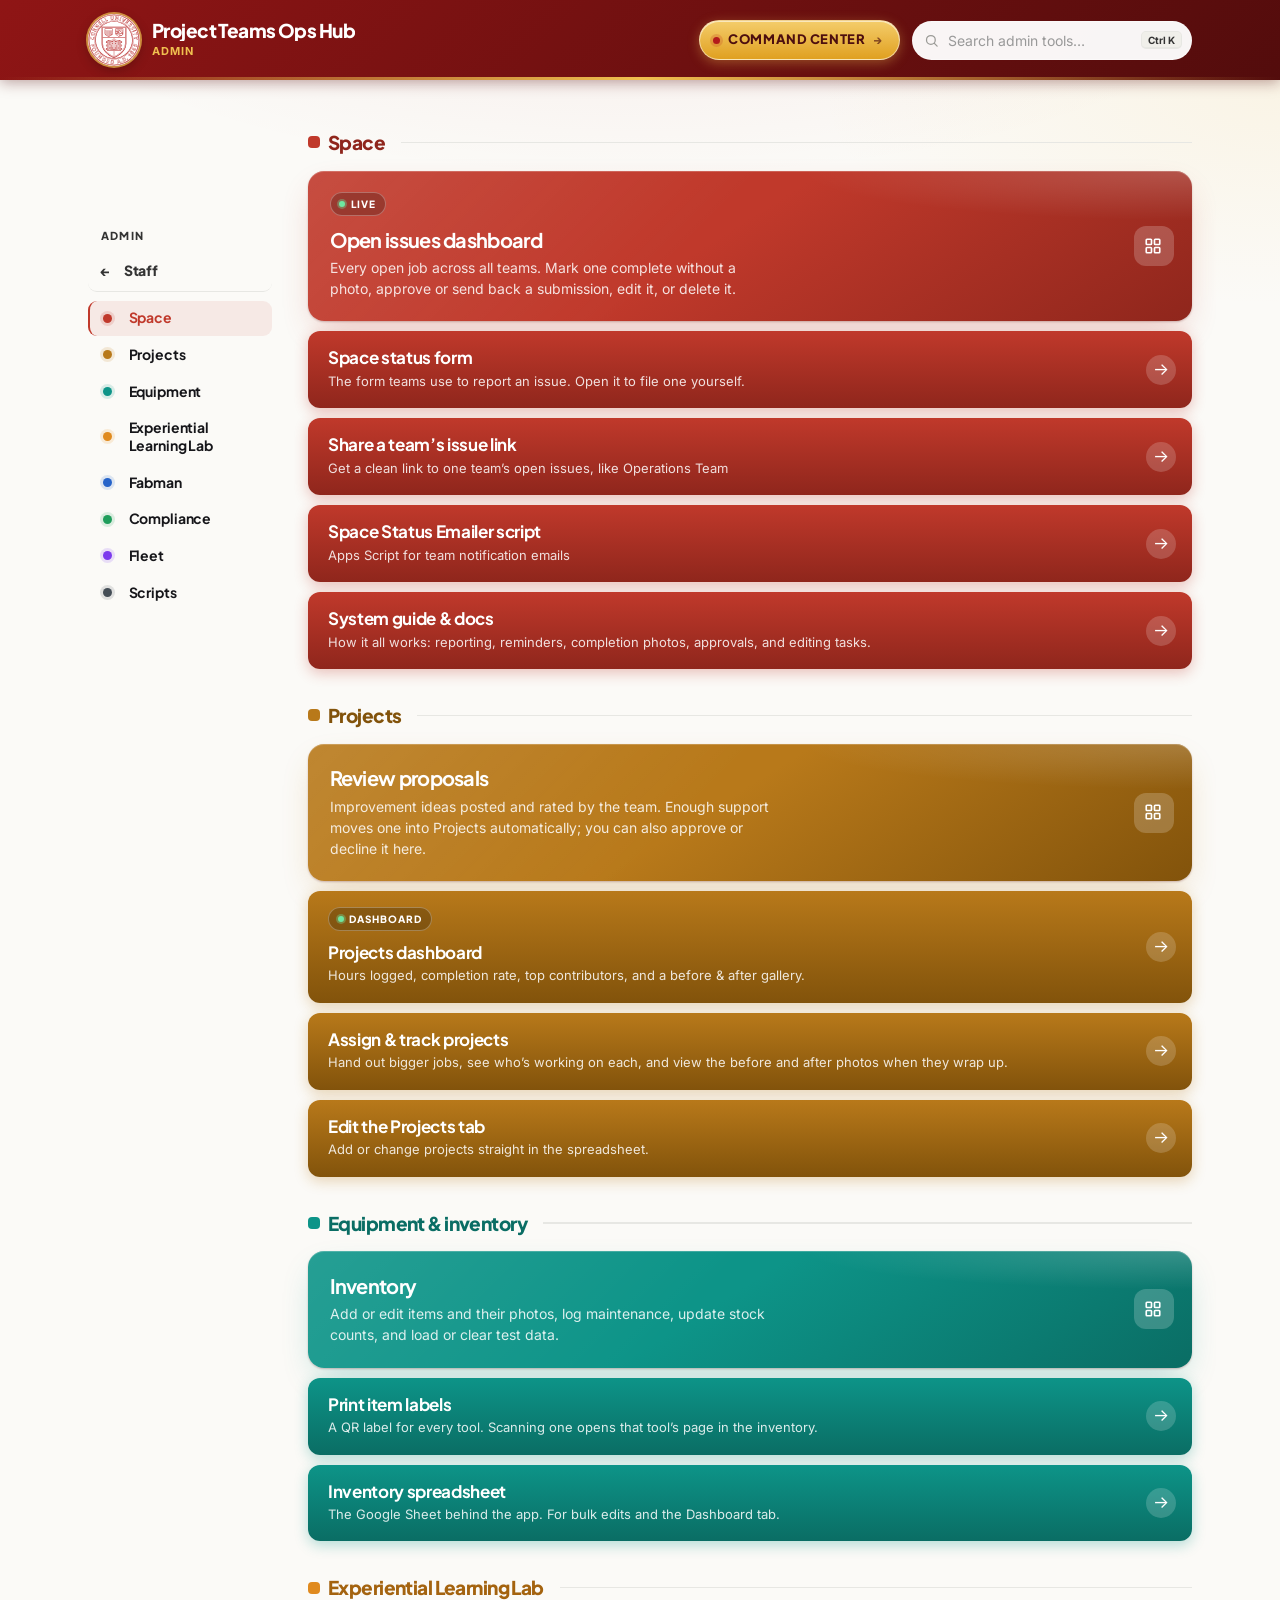
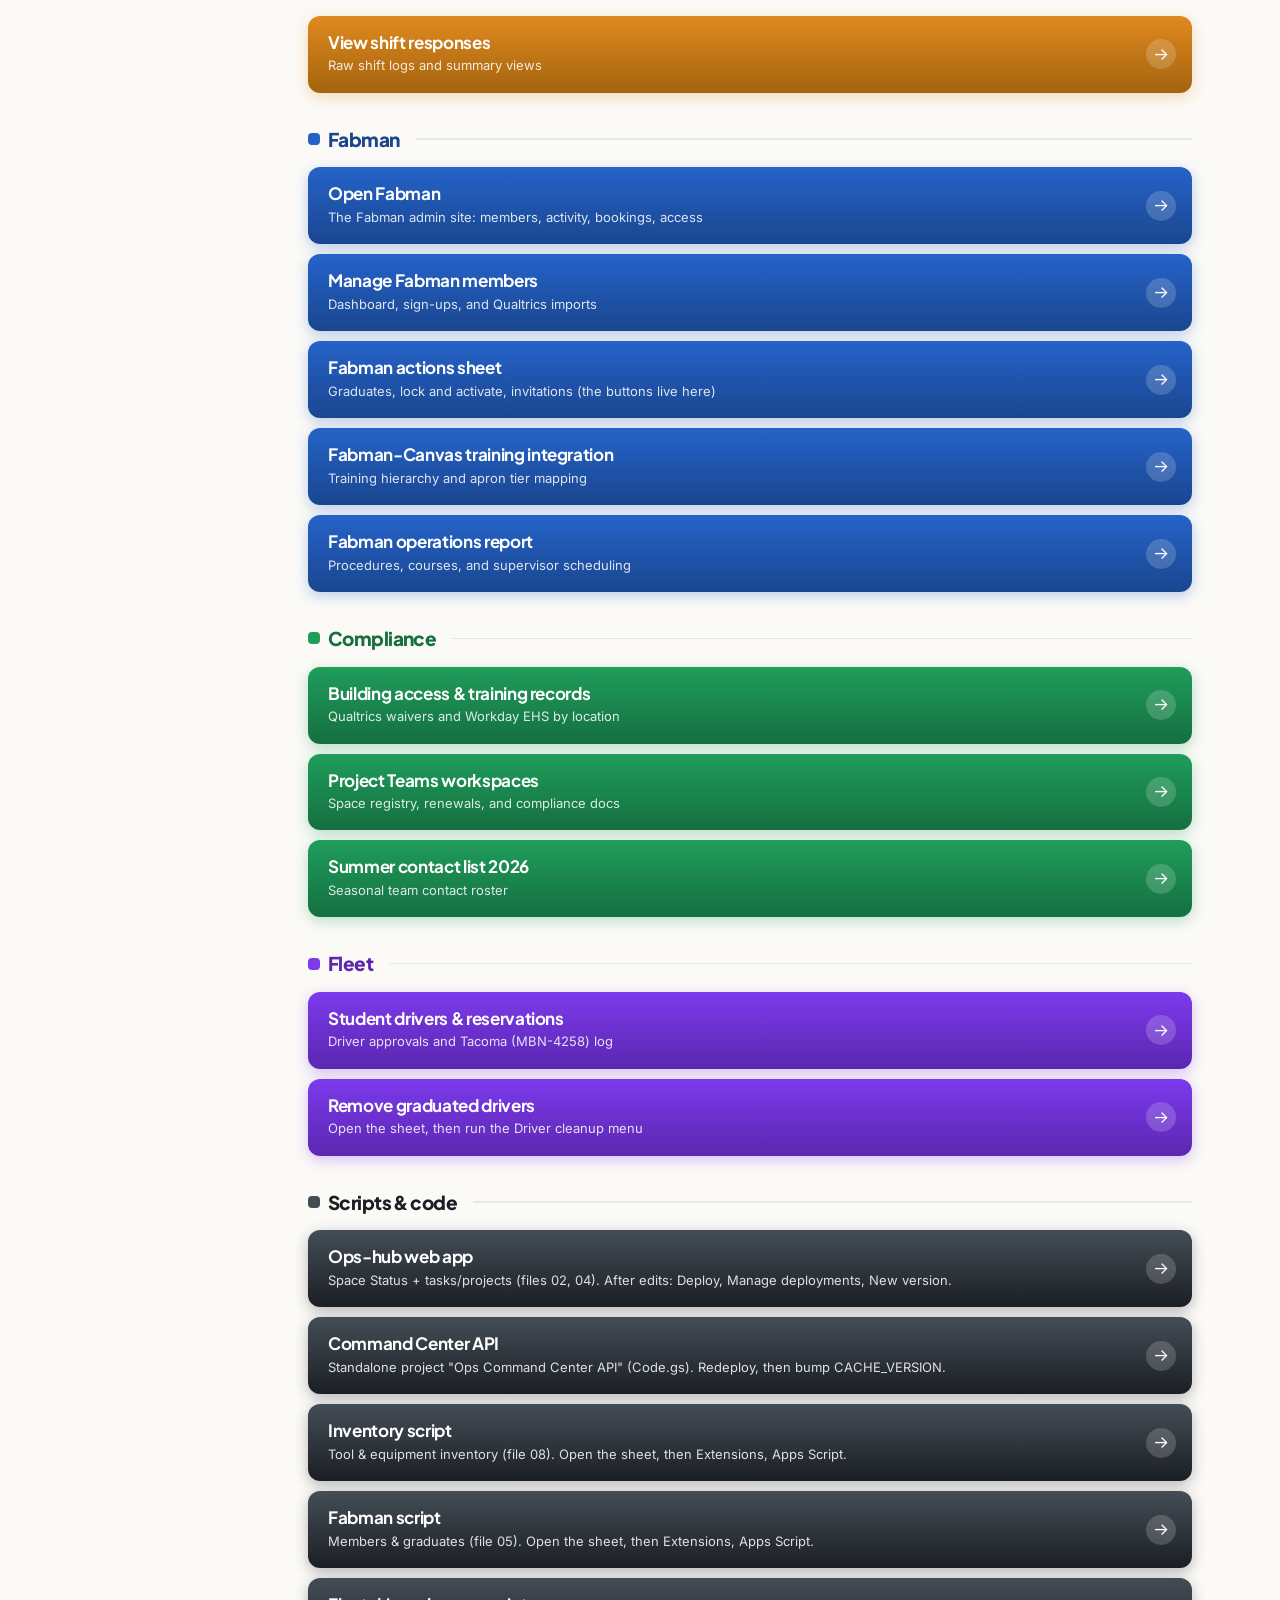
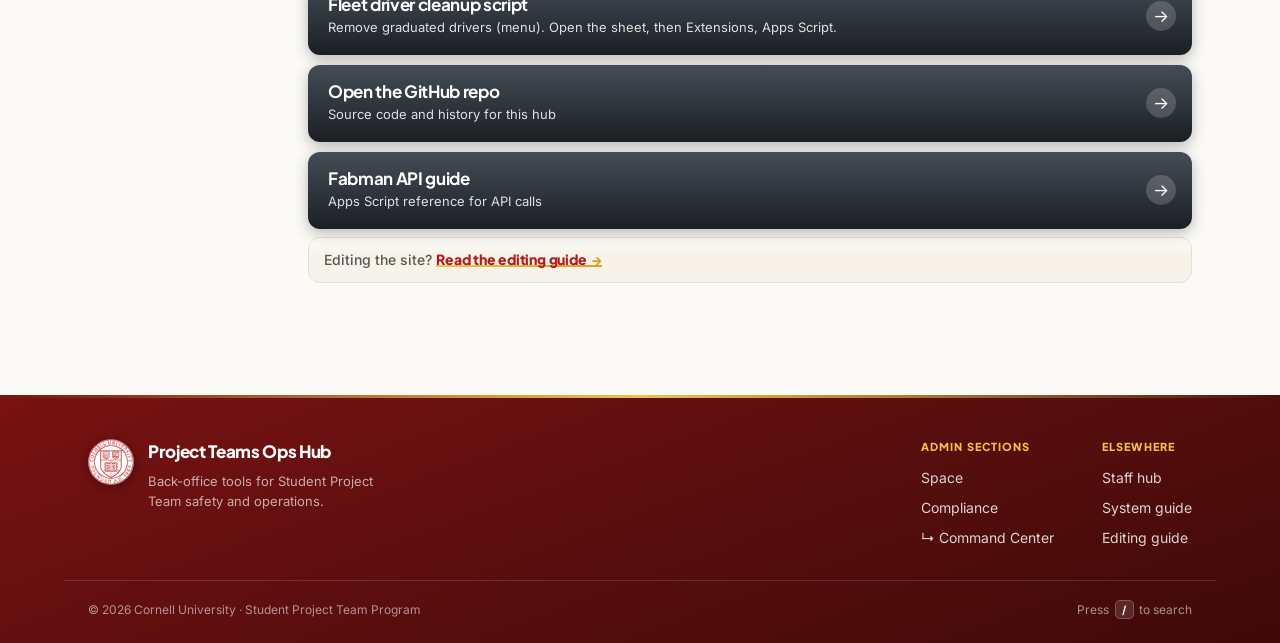
==== admin.html @ 723bba9e "updates to inventory" ====
<!DOCTYPE html>
<html lang="en">
<!--
  Admin: back-office tools for SPT staff. Reached only by a shared link,
  it is not surfaced in the staff-facing navigation on index.html.
  Shares styles.css and app.js with the rest of the hub.
-->
<head>
  <meta charset="UTF-8">
  <meta name="viewport" content="width=device-width, initial-scale=1.0">
  <title>Admin | Project Teams Ops Hub</title>
  <link rel="icon" href="assets/favicon.svg" type="image/svg+xml">
  <link rel="preconnect" href="https://fonts.googleapis.com">
  <link rel="preconnect" href="https://fonts.gstatic.com" crossorigin>
  <link rel="stylesheet" href="https://fonts.googleapis.com/css2?family=Inter:wght@400;500;600&family=Plus+Jakarta+Sans:wght@600;700;800&display=swap" media="print" onload="this.media='all';this.onload=null">
  <noscript><link rel="stylesheet" href="https://fonts.googleapis.com/css2?family=Inter:wght@400;500;600&family=Plus+Jakarta+Sans:wght@600;700;800&display=swap"></noscript>
  <link rel="stylesheet" href="styles.css">
</head>
<body>

<div class="app-shell">
  <header class="app-header">
    <div class="header-inner">
      <a href="index.html" class="logo">
        <img src="assets/cornell-seal.svg" alt="Cornell University" class="logo-seal">
        <div class="logo-text-block">
          <div class="logo-text">Project Teams Ops Hub</div>
          <div class="logo-sub">Admin</div>
        </div>
      </a>
      <div class="header-tools">
        <a class="cmd-link" href="command-center.html">
          <span class="cmd-dot" aria-hidden="true"></span>
          <span class="cmd-text">Command<span class="cmd-text-full"> Center</span></span>
          <span class="cmd-badge" id="cmd-badge" hidden></span>
          <span class="cmd-go" aria-hidden="true">&rarr;</span>
        </a>
        <div class="header-search" role="search">
          <div class="search-box">
            <svg class="search-icon" viewBox="0 0 24 24" fill="none" stroke="currentColor" stroke-width="2" stroke-linecap="round" stroke-linejoin="round" aria-hidden="true"><circle cx="11" cy="11" r="7"></circle><line x1="21" y1="21" x2="16.65" y2="16.65"></line></svg>
            <input type="search" class="search-input" id="search" placeholder="Search admin tools…" autocomplete="off" aria-label="Search admin tools">
            <button type="button" class="search-clear" id="search-clear" aria-label="Clear search" hidden>&#10005;</button>
            <kbd class="search-kbd" id="search-kbd">/</kbd>
          </div>
          <div class="search-meta" id="search-meta" hidden>
            <span class="search-count" id="search-count"></span>
            <span class="search-hint"><kbd>&uarr;</kbd><kbd>&darr;</kbd> navigate &middot; <kbd>&crarr;</kbd> open &middot; <kbd>esc</kbd> clear</span>
          </div>
        </div>
      </div>
    </div>
  </header>

  <main class="page-main">
    <h1 class="sr-only">Admin tools</h1>

    <section class="hub-zone is-active" id="admin">
      <div class="admin-layout" id="admin-layout">
        <aside class="admin-side">
          <span class="admin-side-label">Admin</span>
          <nav class="admin-nav" id="admin-nav" aria-label="Admin sections">
            <a href="index.html" class="admin-nav-back" aria-label="Back to staff page"><span class="back-arrow" aria-hidden="true">&larr;</span>Staff</a>
            <a href="#space-admin" style="--chip:#c0392b"><span class="dot"></span>Space</a>
            <a href="#projects-admin" style="--chip:#b8791a"><span class="dot"></span>Projects</a>
            <a href="#inventory" style="--chip:#0d9488"><span class="dot"></span>Equipment</a>
            <a href="#ell-admin" style="--chip:#e08a1e"><span class="dot"></span>Experiential Learning Lab</a>
            <a href="#access" style="--chip:#2563c9"><span class="dot"></span>Fabman</a>
            <a href="#compliance" style="--chip:#1f9d5b"><span class="dot"></span>Compliance</a>
            <a href="#fleet" style="--chip:#7c3aed"><span class="dot"></span>Fleet</a>
            <a href="#scripts" style="--chip:#444d56"><span class="dot"></span>Scripts</a>
          </nav>
        </aside>

      <div class="admin-list">
        <section class="category admin-block" id="space-admin" data-keywords="space status tracking pending actions emailer edit form automation open issues dashboard mark complete approve send back delete">
          <h3 class="admin-label">Space</h3>
          <div class="action-group">
            <button type="button" class="action action-dashboard" id="issues-open" data-keywords="open issues dashboard all teams filter mark complete approve send back delete edit tasks">
              <span class="action-badge">Live</span>
              <span class="action-title">Open issues dashboard</span>
              <span class="action-sub">Every open job across all teams. Mark one complete without a photo, approve or send back a submission, edit it, or delete it.</span>
            </button>
            <a class="action" href="https://forms.gle/6DHYsEPonVtdALps5" target="_blank" rel="noopener" data-keywords="space status report form submit issue file new google form">
              <span class="action-title">Space status form</span>
              <span class="action-sub">The form teams use to report an issue. Open it to file one yourself.</span>
            </a>
            <a class="action" href="team.html" data-keywords="share link team open issues operations team per-team shareable url copy">
              <span class="action-title">Share a team&rsquo;s issue link</span>
              <span class="action-sub">Get a clean link to one team&rsquo;s open issues, like Operations Team</span>
            </a>
            <a class="action" href="https://script.google.com/d/1DpKw0dXIQ5rH6_BQfIQnXpmTbTcPmfH3wq2Dzc6pJUA7lrmeFG7hh5P4/edit" target="_blank" rel="noopener" data-keywords="space status emailer script automation notification">
              <span class="action-title">Space Status Emailer script</span>
              <span class="action-sub">Apps Script for team notification emails</span>
            </a>
            <a class="action" href="docs.html" data-keywords="documentation docs guide how it works system code reference deploy troubleshooting help manual how to onboarding">
              <span class="action-title">System guide &amp; docs</span>
              <span class="action-sub">How it all works: reporting, reminders, completion photos, approvals, and editing tasks.</span>
            </a>
          </div>
        </section>

        <section class="category admin-block" id="projects-admin" data-keywords="projects assign create multi student before after photo in progress completed assignees tasks approve reject completion evidence confetti proposals improvement ideas vote rating impact effort quorum">
          <h3 class="admin-label">Projects</h3>
          <div class="action-group">
            <button type="button" class="action action-dashboard" id="proposals-open" data-new-until="2026-08-28" data-keywords="proposals improvement ideas vote rating impact effort approve decline quorum swarm scout provisional">
              <span class="action-badge action-badge--new" hidden>New</span>
              <span class="action-title">Review proposals</span>
              <span class="action-sub">Improvement ideas posted and rated by the team. Enough support moves one into Projects automatically; you can also approve or decline it here.</span>
            </button>
            <a class="action" data-module="projects-dash" href="#" target="_blank" rel="noopener" data-keywords="projects dashboard hours logged metrics stats completion rate contributors leaderboard before after gallery noah">
              <span class="action-badge">Dashboard</span>
              <span class="action-title">Projects dashboard</span>
              <span class="action-sub">Hours logged, completion rate, top contributors, and a before &amp; after gallery.</span>
            </a>
            <a class="action" data-module="projects" data-admin href="#" target="_blank" rel="noopener" data-keywords="assign create project multi student before after photo in progress completed">
              <span class="action-title">Assign &amp; track projects</span>
              <span class="action-sub">Hand out bigger jobs, see who&rsquo;s working on each, and view the before and after photos when they wrap up.</span>
            </a>
            <a class="action" href="https://docs.google.com/spreadsheets/d/1mZrlnA-GiVKB4_Um21aMH9jsSkf6TUJhauDWivnf7-I/edit" target="_blank" rel="noopener" data-keywords="projects tab spreadsheet raw data edit rows completion photo completed at">
              <span class="action-title">Edit the Projects tab</span>
              <span class="action-sub">Add or change projects straight in the spreadsheet.</span>
            </a>
          </div>
        </section>

        <section class="category admin-block" id="inventory" data-keywords="tool equipment inventory location condition repair maintenance consumables low stock qr labels sheet test data">
          <h3 class="admin-label">Equipment &amp; inventory</h3>
          <div class="action-group">
            <button type="button" class="action action-dashboard" id="inventory-open" data-inventory="app" data-keywords="inventory app add edit items photos maintenance stock counts test data">
              <span class="action-title">Inventory</span>
              <span class="action-sub">Add or edit items and their photos, log maintenance, update stock counts, and load or clear test data.</span>
            </button>
            <a class="action" data-inventory="labels" href="#" target="_blank" rel="noopener" data-keywords="qr labels print stickers scan tools">
              <span class="action-title">Print item labels</span>
              <span class="action-sub">A QR label for every tool. Scanning one opens that tool&rsquo;s page in the inventory.</span>
            </a>
            <a class="action" data-inventory="sheet" href="#" target="_blank" rel="noopener" data-keywords="spreadsheet backend google sheet data bulk edit dashboard tab">
              <span class="action-title">Inventory spreadsheet</span>
              <span class="action-sub">The Google Sheet behind the app. For bulk edits and the Dashboard tab.</span>
            </a>
          </div>
        </section>

        <section class="category admin-block" id="ell-admin" data-keywords="experiential learning lab ell shift responses data summary staffing">
          <h3 class="admin-label">Experiential Learning Lab</h3>
          <div class="action-group">
            <a class="action" href="https://docs.google.com/spreadsheets/d/1yazhxA8nwYWDRSdQEN6Cc3UKKnPn6PWF_b3zAe0KoQk/edit" target="_blank" rel="noopener" data-keywords="ell shift responses data summary pivot">
              <span class="action-title">View shift responses</span>
              <span class="action-sub">Raw shift logs and summary views</span>
            </a>
          </div>
        </section>

        <section class="category admin-block" id="access" data-keywords="fabman admin dashboard sign-up api members training qualtrics">
          <h3 class="admin-label">Fabman</h3>
          <div class="action-group">
            <a class="action" href="https://fabman.io/manage/2366" target="_blank" rel="noopener" data-keywords="fabman site open manage members activity bookings analytics access equipment">
              <span class="action-title">Open Fabman</span>
              <span class="action-sub">The Fabman admin site: members, activity, bookings, access</span>
            </a>
            <a class="action" href="https://docs.google.com/spreadsheets/d/1lDAA4z1YexkjaABSPuXJyEXfSxN2QAsKWVk88TQCRLI/edit" target="_blank" rel="noopener" data-keywords="fabman admin dashboard members">
              <span class="action-title">Manage Fabman members</span>
              <span class="action-sub">Dashboard, sign-ups, and Qualtrics imports</span>
            </a>
            <a class="action" href="https://docs.google.com/spreadsheets/d/1lDAA4z1YexkjaABSPuXJyEXfSxN2QAsKWVk88TQCRLI/edit" target="_blank" rel="noopener" data-keywords="fabman actions sheet graduates lock activate delete invitations buttons">
              <span class="action-title">Fabman actions sheet</span>
              <span class="action-sub">Graduates, lock and activate, invitations (the buttons live here)</span>
            </a>
            <a class="action" href="https://docs.google.com/document/d/1O-O-mpEGGtcD6QiLqjxw1y1rFtI7WzayoOroxpoxwfQ/edit" target="_blank" rel="noopener" data-keywords="fabman canvas training integration qualtrics apron">
              <span class="action-title">Fabman-Canvas training integration</span>
              <span class="action-sub">Training hierarchy and apron tier mapping</span>
            </a>
            <a class="action" href="https://docs.google.com/document/d/1nxQQiA-6W2hyB2ZZV71l9vbOelXYbMc70efr7XWPi8o/edit" target="_blank" rel="noopener" data-keywords="fabman su25 report dashboard training">
              <span class="action-title">Fabman operations report</span>
              <span class="action-sub">Procedures, courses, and supervisor scheduling</span>
            </a>
          </div>
        </section>

        <section class="category admin-block" id="compliance" data-keywords="master sheet building access workday learning qualtrics canvas waivers workspaces renewal">
          <h3 class="admin-label">Compliance</h3>
          <div class="action-group">
            <a class="action" href="https://docs.google.com/spreadsheets/d/1k97Ey5aNcm58zaviaXxKvJtTgL1yeSI_fvUkXZFEyM4/edit" target="_blank" rel="noopener" data-keywords="master sheet building access workday qualtrics canvas ell hvl waivers">
              <span class="action-title">Building access &amp; training records</span>
              <span class="action-sub">Qualtrics waivers and Workday EHS by location</span>
            </a>
            <a class="action" href="https://docs.google.com/spreadsheets/d/1cKd-5815CafamF2AQpwTIqATjdkD4HgM404vQvwTvuM/edit" target="_blank" rel="noopener" data-keywords="workspaces team spaces master list renewal survey upson tang ell">
              <span class="action-title">Project Teams workspaces</span>
              <span class="action-sub">Space registry, renewals, and compliance docs</span>
            </a>
            <a class="action" href="https://docs.google.com/spreadsheets/d/1UrI5mBI4rqY9NeElobhzdd1lWsAlBDeYa1LZPVWHNnE/edit" target="_blank" rel="noopener" data-keywords="summer contact list seasonal team contacts">
              <span class="action-title">Summer contact list 2026</span>
              <span class="action-sub">Seasonal team contact roster</span>
            </a>
          </div>
        </section>

        <section class="category admin-block" id="fleet" data-keywords="student drivers tacoma vehicle reservation approval fleet mbn-4258 remove graduated cleanup">
          <h3 class="admin-label">Fleet</h3>
          <div class="action-group">
            <a class="action" href="https://docs.google.com/spreadsheets/d/1KwJLTkdhrQ0jD7-75p6IuhYvh3Fq0B13KAXf2Pcvk_M/edit" target="_blank" rel="noopener" data-keywords="student drivers tacoma approval reservation log">
              <span class="action-title">Student drivers &amp; reservations</span>
              <span class="action-sub">Driver approvals and Tacoma (MBN-4258) log</span>
            </a>
            <a class="action" href="https://docs.google.com/spreadsheets/d/1KwJLTkdhrQ0jD7-75p6IuhYvh3Fq0B13KAXf2Pcvk_M/edit" target="_blank" rel="noopener" data-keywords="remove graduated drivers bulk cleanup access rows netid year script menu">
              <span class="action-title">Remove graduated drivers</span>
              <span class="action-sub">Open the sheet, then run the Driver cleanup menu</span>
            </a>
          </div>
        </section>

        <section class="category admin-block" id="scripts" data-keywords="scripts code apps script google gas editor deploy redeploy web app command center inventory fabman fleet cleanup github repo source editing guide api reference maintain develop update">
          <h3 class="admin-label">Scripts &amp; code</h3>
          <div class="action-group">
            <a class="action" href="https://script.google.com/home" target="_blank" rel="noopener" data-keywords="ops hub web app space status tasks projects dashboard files 02 04 exec deploy new version standalone">
              <span class="action-title">Ops-hub web app</span>
              <span class="action-sub">Space Status + tasks/projects (files 02, 04). After edits: Deploy, Manage deployments, New version.</span>
            </a>
            <a class="action" href="https://script.google.com/home" target="_blank" rel="noopener" data-keywords="command center api stats endpoint code.gs jsonp cache version standalone attention">
              <span class="action-title">Command Center API</span>
              <span class="action-sub">Standalone project "Ops Command Center API" (Code.gs). Redeploy, then bump CACHE_VERSION.</span>
            </a>
            <a class="action" data-inventory="script" href="#" target="_blank" rel="noopener" data-keywords="inventory equipment maintenance script 08 setup bound extensions apps script self-test">
              <span class="action-title">Inventory script</span>
              <span class="action-sub">Tool &amp; equipment inventory (file 08). Open the sheet, then Extensions, Apps Script.</span>
            </a>
            <a class="action" href="https://docs.google.com/spreadsheets/d/1lDAA4z1YexkjaABSPuXJyEXfSxN2QAsKWVk88TQCRLI/edit" target="_blank" rel="noopener" data-keywords="fabman members graduates lock delete script 05 bound extensions apps script actions">
              <span class="action-title">Fabman script</span>
              <span class="action-sub">Members &amp; graduates (file 05). Open the sheet, then Extensions, Apps Script.</span>
            </a>
            <a class="action" href="https://docs.google.com/spreadsheets/d/1KwJLTkdhrQ0jD7-75p6IuhYvh3Fq0B13KAXf2Pcvk_M/edit" target="_blank" rel="noopener" data-keywords="fleet driver cleanup remove graduated script bound extensions apps script menu">
              <span class="action-title">Fleet driver cleanup script</span>
              <span class="action-sub">Remove graduated drivers (menu). Open the sheet, then Extensions, Apps Script.</span>
            </a>
            <a class="action" href="https://github.com/cornellprojectteams/centralhub" target="_blank" rel="noopener" data-keywords="github repository repo source code centralhub website">
              <span class="action-title">Open the GitHub repo</span>
              <span class="action-sub">Source code and history for this hub</span>
            </a>
            <a class="action" href="https://docs.google.com/document/d/1wCMPnGjn5A07y06uOzXZRI2h7YL7LBqrwXQ8iKpD3Vw/edit" target="_blank" rel="noopener" data-keywords="fabman api guide apps script reference calls">
              <span class="action-title">Fabman API guide</span>
              <span class="action-sub">Apps Script reference for API calls</span>
            </a>
          </div>
          <p class="action-note" data-keywords="edit website guide codespaces copilot github commit push publish browser documentation">
            Editing the site? <a href="dev-guide.html">Read the editing guide</a>
          </p>
        </section>
      </div>
      </div>
    </section>

    <p class="no-results" id="no-results">No tools match your search.</p>
  </main>

  <div class="issues-panel" id="issues-panel" hidden data-embed-query="view=all&amp;admin=1">
    <div class="issues-panel-backdrop" id="issues-panel-backdrop" aria-hidden="true"></div>
    <div class="issues-panel-dialog" role="dialog" aria-modal="true" aria-labelledby="issues-panel-title">
      <div class="issues-panel-accent" aria-hidden="true"></div>
      <header class="issues-panel-head">
        <div class="issues-panel-brand">
          <img src="assets/cornell-seal.svg" alt="" class="issues-panel-seal" aria-hidden="true">
          <div>
            <p class="issues-panel-eyebrow">Space Status</p>
            <h2 class="issues-panel-title" id="issues-panel-title">Open issues</h2>
          </div>
        </div>
        <div class="issues-panel-actions">
          <a class="issues-panel-btn issues-panel-btn--secondary" id="issues-panel-ext" href="#" target="_blank" rel="noopener" aria-label="Open full page">
            <svg width="16" height="16" viewBox="0 0 24 24" fill="none" stroke="currentColor" stroke-width="2.2" stroke-linecap="round" stroke-linejoin="round" aria-hidden="true"><path d="M18 13v6a2 2 0 0 1-2 2H5a2 2 0 0 1-2-2V8a2 2 0 0 1 2-2h6"></path><polyline points="15 3 21 3 21 9"></polyline><line x1="10" y1="14" x2="21" y2="3"></line></svg>
            Full page
          </a>
          <button type="button" class="issues-panel-btn issues-panel-btn--close" id="issues-panel-close" aria-label="Close dashboard">
            <svg width="18" height="18" viewBox="0 0 24 24" fill="none" stroke="currentColor" stroke-width="2.2" stroke-linecap="round" aria-hidden="true"><line x1="18" y1="6" x2="6" y2="18"></line><line x1="6" y1="6" x2="18" y2="18"></line></svg>
          </button>
        </div>
      </header>
      <div class="issues-seg" id="issues-seg" role="tablist" aria-label="Space issues or projects">
        <button type="button" class="issues-seg-btn is-active" id="seg-tasks" role="tab" aria-selected="true">Space issues</button>
        <button type="button" class="issues-seg-btn" id="seg-projects" role="tab" aria-selected="false">Projects <span class="issues-seg-new" id="seg-projects-new" hidden>New</span></button>
      </div>
      <div class="issues-embed-body is-loading" id="issues-embed-body">
        <div class="issues-loading" id="issues-loading" role="status" aria-live="polite">
          <div class="issues-loading-mark" aria-hidden="true"></div>
          <p class="issues-loading-text" id="issues-loading-text">Connecting to Space Status…</p>
          <p class="issues-loading-hint" id="issues-loading-hint">Fetching open issues and photos from Google Sheets</p>
          <div class="issues-loading-cards" aria-hidden="true">
            <div class="issues-skeleton-card"></div>
            <div class="issues-skeleton-card"></div>
            <div class="issues-skeleton-card issues-skeleton-card--short"></div>
          </div>
        </div>
        <iframe id="issues-frame" class="issues-frame" title="Open space issues"></iframe>
      </div>
      <div class="issues-embed-body is-loading" id="projects-embed-body" hidden>
        <div class="issues-loading" role="status" aria-live="polite">
          <div class="issues-loading-mark" aria-hidden="true"></div>
          <p class="issues-loading-text">Loading projects…</p>
          <p class="issues-loading-hint">Assign, approve, and manage projects</p>
          <div class="issues-loading-cards" aria-hidden="true">
            <div class="issues-skeleton-card"></div>
            <div class="issues-skeleton-card issues-skeleton-card--short"></div>
          </div>
        </div>
        <iframe id="projects-frame" class="issues-frame" title="Projects"></iframe>
      </div>
      <p class="issues-fallback" id="issues-fallback" hidden>
        The dashboard could not load here.
        <a class="issues-panel-btn issues-panel-btn--primary issues-panel-btn--inline" id="issues-fallback-link" href="#" target="_blank" rel="noopener">Open in a new tab</a>
      </p>
    </div>
  </div>

  <div class="issues-panel" id="proposals-panel" hidden>
    <div class="issues-panel-backdrop" data-panel-backdrop aria-hidden="true"></div>
    <div class="issues-panel-dialog" role="dialog" aria-modal="true" aria-labelledby="proposals-panel-title">
      <div class="issues-panel-accent" aria-hidden="true"></div>
      <header class="issues-panel-head">
        <div class="issues-panel-brand">
          <img src="assets/cornell-seal.svg" alt="" class="issues-panel-seal" aria-hidden="true">
          <div>
            <p class="issues-panel-eyebrow">Projects</p>
            <h2 class="issues-panel-title" id="proposals-panel-title">Review proposals</h2>
          </div>
        </div>
        <div class="issues-panel-actions">
          <a class="issues-panel-btn issues-panel-btn--secondary" data-panel-ext href="#" target="_blank" rel="noopener" aria-label="Open full page">
            <svg width="16" height="16" viewBox="0 0 24 24" fill="none" stroke="currentColor" stroke-width="2.2" stroke-linecap="round" stroke-linejoin="round" aria-hidden="true"><path d="M18 13v6a2 2 0 0 1-2 2H5a2 2 0 0 1-2-2V8a2 2 0 0 1 2-2h6"></path><polyline points="15 3 21 3 21 9"></polyline><line x1="10" y1="14" x2="21" y2="3"></line></svg>
            Open full page
          </a>
          <button type="button" class="issues-panel-btn issues-panel-btn--close" data-panel-close aria-label="Close proposals">
            <svg width="18" height="18" viewBox="0 0 24 24" fill="none" stroke="currentColor" stroke-width="2.2" stroke-linecap="round" aria-hidden="true"><line x1="18" y1="6" x2="6" y2="18"></line><line x1="6" y1="6" x2="18" y2="18"></line></svg>
          </button>
        </div>
      </header>
      <div class="issues-embed-body is-loading" data-panel-body>
        <div class="issues-loading" role="status" aria-live="polite">
          <div class="issues-loading-mark" aria-hidden="true"></div>
          <p class="issues-loading-text">Opening the proposal board…</p>
          <p class="issues-loading-hint">Fetching ideas and their ratings</p>
          <div class="issues-loading-cards" aria-hidden="true">
            <div class="issues-skeleton-card"></div>
            <div class="issues-skeleton-card"></div>
            <div class="issues-skeleton-card issues-skeleton-card--short"></div>
          </div>
        </div>
        <iframe data-panel-frame class="issues-frame" title="Review proposals"></iframe>
      </div>
      <p class="issues-fallback" data-panel-fallback hidden>
        Could not load the proposals here.
        <a class="issues-panel-btn issues-panel-btn--primary issues-panel-btn--inline" data-panel-fallback-link href="#" target="_blank" rel="noopener">Open in a new tab</a>
      </p>
    </div>
  </div>

  <div class="issues-panel" id="inventory-panel" hidden>
    <div class="issues-panel-backdrop" data-panel-backdrop aria-hidden="true"></div>
    <div class="issues-panel-dialog" role="dialog" aria-modal="true" aria-labelledby="inventory-panel-title">
      <div class="issues-panel-accent" aria-hidden="true"></div>
      <header class="issues-panel-head">
        <div class="issues-panel-brand">
          <img src="assets/cornell-seal.svg" alt="" class="issues-panel-seal" aria-hidden="true">
          <div>
            <p class="issues-panel-eyebrow">Equipment</p>
            <h2 class="issues-panel-title" id="inventory-panel-title">Inventory</h2>
          </div>
        </div>
        <div class="issues-panel-actions">
          <a class="issues-panel-btn issues-panel-btn--secondary" data-panel-ext href="#" target="_blank" rel="noopener" aria-label="Open full page">
            <svg width="16" height="16" viewBox="0 0 24 24" fill="none" stroke="currentColor" stroke-width="2.2" stroke-linecap="round" stroke-linejoin="round" aria-hidden="true"><path d="M18 13v6a2 2 0 0 1-2 2H5a2 2 0 0 1-2-2V8a2 2 0 0 1 2-2h6"></path><polyline points="15 3 21 3 21 9"></polyline><line x1="10" y1="14" x2="21" y2="3"></line></svg>
            Open full page
          </a>
          <button type="button" class="issues-panel-btn issues-panel-btn--close" data-panel-close aria-label="Close inventory">
            <svg width="18" height="18" viewBox="0 0 24 24" fill="none" stroke="currentColor" stroke-width="2.2" stroke-linecap="round" aria-hidden="true"><line x1="18" y1="6" x2="6" y2="18"></line><line x1="6" y1="6" x2="18" y2="18"></line></svg>
          </button>
        </div>
      </header>
      <div class="issues-embed-body is-loading" data-panel-body>
        <div class="issues-loading" role="status" aria-live="polite">
          <div class="issues-loading-mark" aria-hidden="true"></div>
          <p class="issues-loading-text">Opening the inventory…</p>
          <p class="issues-loading-hint">Fetching tools and where they live</p>
          <div class="issues-loading-cards" aria-hidden="true">
            <div class="issues-skeleton-card"></div>
            <div class="issues-skeleton-card"></div>
            <div class="issues-skeleton-card issues-skeleton-card--short"></div>
          </div>
        </div>
        <iframe data-panel-frame class="issues-frame" title="Inventory"></iframe>
      </div>
      <p class="issues-fallback" data-panel-fallback hidden>
        Could not load the inventory here.
        <a class="issues-panel-btn issues-panel-btn--primary issues-panel-btn--inline" data-panel-fallback-link href="#" target="_blank" rel="noopener">Open in a new tab</a>
      </p>
    </div>
  </div>

  <footer class="app-footer">
    <div class="footer-inner">
      <div class="footer-brand">
        <img src="assets/cornell-seal.svg" alt="" class="footer-seal" aria-hidden="true">
        <div>
          <div class="footer-title">Project Teams Ops Hub</div>
          <p class="footer-tagline">Back-office tools for Student Project Team safety and operations.</p>
        </div>
      </div>

      <nav class="footer-nav" aria-label="Footer">
        <div class="footer-col">
          <h4>Admin sections</h4>
          <a href="#space-admin">Space</a>
          <a href="#compliance">Compliance</a>
          <a href="command-center.html">&#8627; Command Center</a>
        </div>
        <div class="footer-col">
          <h4>Elsewhere</h4>
          <a href="index.html">Staff hub</a>
          <a href="docs.html">System guide</a>
          <a href="dev-guide.html">Editing guide</a>
        </div>
      </nav>
    </div>

    <div class="footer-bottom">
      <span>&copy; 2026 Cornell University &middot; Student Project Team Program</span>
      <span class="footer-press">Press <kbd>/</kbd> to search</span>
    </div>
  </footer>
</div>

<script src="config.js"></script>
<script src="app.js"></script>
</body>
</html>
---- styles.css ----
:root {
  --red: #b31b1b;
  --red-bright: #d62b2b;
  --red-dark: #8f1515;
  --gold: #f0c050;
  --gold-deep: #e0a020;
  --text: #16161a;
  --sub: #333;
  --line: #e7e7e3;
  --bg: #fbfaf7;
  --surface: #fff;
  --font: 'Inter', system-ui, -apple-system, sans-serif;
  --font-display: 'Plus Jakarta Sans', var(--font);
  --header-h: 80px;
  --page-max: 48rem;
  --content-max: 72rem;
  --radius: 12px;
  --radius-lg: 16px;
  --shadow-sm: 0 1px 3px rgba(20, 20, 30, 0.08);
  --shadow-md: 0 6px 18px rgba(20, 20, 30, 0.1);
}

*, *::before, *::after { box-sizing: border-box; margin: 0; padding: 0; }

/* Visually hidden, still announced by screen readers. */
.sr-only {
  position: absolute;
  width: 1px;
  height: 1px;
  padding: 0;
  margin: -1px;
  overflow: hidden;
  clip: rect(0, 0, 0, 0);
  white-space: nowrap;
  border: 0;
}

html { -webkit-font-smoothing: antialiased; text-rendering: optimizeLegibility; }

body {
  font-family: var(--font);
  font-size: 16px;
  line-height: 1.5;
  color: var(--text);
  background: var(--bg);
  background-image:
    radial-gradient(ellipse 90% 50% at 50% -10%, rgba(179, 27, 27, 0.08), transparent 60%),
    radial-gradient(ellipse 60% 40% at 100% 10%, rgba(240, 192, 80, 0.1), transparent 60%);
  background-attachment: fixed;
}

.app-shell { min-height: 100vh; display: flex; flex-direction: column; }

/* Header / masthead */

.app-header {
  position: sticky;
  top: 0;
  z-index: 40;
  height: var(--header-h);
  background: linear-gradient(135deg, #8f1515 0%, #6e1010 55%, #530c0c 100%);
  box-shadow: 0 2px 14px rgba(83, 12, 12, 0.4);
}

.app-header::after {
  content: '';
  position: absolute;
  left: 0; right: 0; bottom: 0;
  height: 3px;
  background: linear-gradient(90deg, rgba(240, 192, 80, 0) 0%, var(--gold) 50%, rgba(240, 192, 80, 0) 100%);
}

.header-inner {
  max-width: var(--content-max);
  width: 100%;
  height: 100%;
  margin: 0 auto;
  padding: 0 1.5rem;
  display: flex;
  align-items: center;
  justify-content: space-between;
  gap: 1rem;
}

.logo { display: flex; align-items: center; gap: .75rem; text-decoration: none; color: #fff; min-width: 0; }
.logo-seal {
  width: 52px;
  height: 52px;
  flex-shrink: 0;
  border-radius: 50%;
  background: #fff;
  box-shadow: 0 0 0 2px rgba(240, 192, 80, 0.7), 0 4px 12px rgba(0, 0, 0, 0.25);
}
.logo-text { font-family: var(--font-display); font-size: 1.1875rem; font-weight: 800; letter-spacing: -0.03em; line-height: 1.1; color: #fff; }
.logo-sub { font-size: .6875rem; font-weight: 700; text-transform: uppercase; letter-spacing: .08em; color: var(--gold); margin-top: .15rem; }

.header-tools {
  display: flex;
  align-items: center;
  justify-content: flex-end;
  gap: .75rem;
  flex: 1;
  min-width: 0;
}

/* Nav pills */

.hub-nav {
  display: flex;
  gap: .375rem;
  flex-shrink: 0;
  padding: .3125rem;
  background: rgba(0, 0, 0, 0.16);
  border: 1px solid rgba(255, 255, 255, 0.25);
  border-radius: 999px;
}

.hub-nav-btn {
  padding: .625rem 1.5rem;
  font: inherit;
  font-family: var(--font-display);
  font-size: 1rem;
  font-weight: 700;
  letter-spacing: -0.01em;
  color: rgba(255, 255, 255, 0.85);
  background: transparent;
  border: none;
  border-radius: 999px;
  cursor: pointer;
  transition: color .15s, background .15s, box-shadow .15s;
}

.hub-nav-btn:hover:not(.is-active) {
  color: #fff;
  background: rgba(255, 255, 255, 0.14);
}

.hub-nav-btn.is-active {
  color: var(--red-dark);
  background: #fff;
  box-shadow: 0 2px 10px rgba(0, 0, 0, 0.25), inset 0 0 0 1.5px rgba(240, 192, 80, 0.6);
}

/* Command Center — a peer destination, not a sub-item of Admin.
   Gold on burgundy is the loudest thing in the masthead, and the badge carries
   a live count, so it is informative as well as unmissable. */
.cmd-link {
  position: relative;
  display: inline-flex;
  align-items: center;
  gap: .5rem;
  flex-shrink: 0;
  padding: .6rem 1rem .6rem .85rem;
  font-family: var(--font-display);
  font-size: .8125rem;
  font-weight: 800;
  letter-spacing: .045em;
  text-transform: uppercase;
  color: #4d0f0f;
  text-decoration: none;
  white-space: nowrap;
  background: linear-gradient(180deg, #f4cd6b 0%, #e0a020 100%);
  border: 1px solid rgba(255, 255, 255, 0.5);
  border-radius: 999px;
  box-shadow: 0 3px 12px rgba(240, 192, 80, 0.35), inset 0 1px 0 rgba(255, 255, 255, 0.55);
  transition: transform .16s cubic-bezier(.22, 1, .36, 1), box-shadow .16s, filter .16s;
}

.cmd-link:hover {
  transform: translateY(-1px);
  box-shadow: 0 7px 20px rgba(240, 192, 80, 0.5), inset 0 1px 0 rgba(255, 255, 255, 0.6);
  filter: saturate(1.06);
}
.cmd-link:active { transform: translateY(0); }

/* On the Command Center page itself it becomes the current-page pill. */
.cmd-link.is-current {
  color: var(--red-dark);
  background: #fff;
  box-shadow: 0 2px 10px rgba(0, 0, 0, 0.25), inset 0 0 0 1.5px rgba(240, 192, 80, 0.7);
}

.cmd-dot {
  width: 7px;
  height: 7px;
  flex-shrink: 0;
  border-radius: 50%;
  background: #b31b1b;
  box-shadow: 0 0 0 3px rgba(179, 27, 27, 0.18);
  animation: cmd-pulse 2.2s ease-in-out infinite;
}

@keyframes cmd-pulse {
  0%, 100% { opacity: 1; transform: scale(1); }
  50% { opacity: .5; transform: scale(.78); }
}

.cmd-go { font-size: .9em; opacity: .65; transition: transform .18s cubic-bezier(.22, 1, .36, 1), opacity .15s; }
.cmd-link:hover .cmd-go { opacity: 1; transform: translateX(2px); }

/* Guide pages (docs, dev-guide) group Admin with a Command Center shortcut.
   These classes had no styles, so Command fell back to a raw blue link. Mirror
   the .cmd-link gold pill and drop the misleading caret. */
.hub-admin { display: inline-flex; align-items: center; gap: .375rem; }
.hub-admin-caret { display: none; }
.hub-admin-cmd {
  position: relative;
  display: inline-flex;
  align-items: center;
  gap: .45rem;
  flex-shrink: 0;
  padding: .55rem .9rem;
  font-family: var(--font-display);
  font-size: .78rem;
  font-weight: 800;
  letter-spacing: .045em;
  text-transform: uppercase;
  color: #4d0f0f;
  text-decoration: none;
  white-space: nowrap;
  background: linear-gradient(180deg, #f4cd6b 0%, #e0a020 100%);
  border: 1px solid rgba(255, 255, 255, 0.5);
  border-radius: 999px;
  box-shadow: 0 3px 12px rgba(240, 192, 80, 0.35), inset 0 1px 0 rgba(255, 255, 255, 0.55);
  transition: transform .16s cubic-bezier(.22, 1, .36, 1), box-shadow .16s, filter .16s;
}
.hub-admin-cmd:hover {
  transform: translateY(-1px);
  box-shadow: 0 7px 20px rgba(240, 192, 80, 0.5), inset 0 1px 0 rgba(255, 255, 255, 0.6);
  filter: saturate(1.06);
}
.hub-admin-cmd:active { transform: translateY(0); }
.hub-admin-cmd-dot {
  width: 7px; height: 7px; flex-shrink: 0; border-radius: 50%;
  background: #b31b1b; box-shadow: 0 0 0 3px rgba(179, 27, 27, 0.18);
  animation: cmd-pulse 2.2s ease-in-out infinite;
}
.hub-admin-cmd-go { font-size: .9em; opacity: .65; transition: transform .18s cubic-bezier(.22, 1, .36, 1), opacity .15s; }
.hub-admin-cmd:hover .hub-admin-cmd-go { opacity: 1; transform: translateX(2px); }

/* Live count of things needing attention. Hidden when there is nothing to say. */
.cmd-badge {
  display: inline-flex;
  align-items: center;
  justify-content: center;
  min-width: 20px;
  height: 20px;
  padding: 0 5px;
  font-family: var(--font);
  font-size: .6875rem;
  font-weight: 800;
  line-height: 1;
  color: #fff;
  background: var(--red);
  border-radius: 999px;
  box-shadow: 0 0 0 2px rgba(255, 255, 255, 0.55);
}
.cmd-badge[hidden] { display: none; }

/* ---- Header responsiveness ----------------------------------------------
   The masthead had no breakpoints: at 375px the logo alone was 267px, so the
   nav and search overlapped and the page scrolled sideways by ~259px. Nothing
   in a flex row shrinks unless you let it (min-width defaults to auto).      */

.logo { min-width: 0; }
.logo-text-block { min-width: 0; }
.logo-text { white-space: nowrap; overflow: hidden; text-overflow: ellipsis; }
.header-search { min-width: 0; }
.search-box { min-width: 0; }

@media (max-width: 1000px) {
  .hub-nav-btn { padding: .5rem 1rem; font-size: .9375rem; }
}

@media (max-width: 880px) {
  .logo-sub { display: none; }
  .logo-seal { width: 40px; height: 40px; }
  .logo-text { font-size: 1rem; }
}

/* NB: the mobile header layout lives in the existing @media (max-width:768px)
   block further down — don't add a second, competing breakpoint here. */

/* Narrow: drop the word "Center" so the button still fits beside the view pills. */
@media (max-width: 560px) {
  .cmd-text-full { display: none; }
}

@media (max-width: 420px) {
  .logo-seal { width: 34px; height: 34px; }
  .logo-text { font-size: .9375rem; }
  .hub-nav { padding: .25rem; gap: .25rem; }
  .hub-nav-btn { padding: .45rem .75rem; font-size: .875rem; }
  .cmd-link { padding: .45rem .7rem .45rem .6rem; font-size: .6875rem; gap: .35rem; }
  .search-kbd { display: none; }
}

/* Layout */

body:not(.is-searching) .hub-zone:not(.is-active) { display: none; }

.page-main {
  flex: 1;
  width: 100%;
  max-width: var(--content-max);
  margin: 0 auto;
  padding: 3rem 1.5rem 4rem;
  min-width: 0;
  overflow-x: hidden;
}

#staff {
  width: 100%;
  max-width: var(--page-max);
  margin-left: auto;
  margin-right: auto;
}

#admin {
  width: 100%;
}

/* Header search (shared across hub pages) */

.header-search {
  position: relative;
  flex: 1;
  max-width: 17.5rem;
  min-width: 9rem;
}

.header-search .search-box { position: relative; display: flex; align-items: center; }

.header-search .search-icon {
  position: absolute;
  left: .75rem;
  width: 15px;
  height: 15px;
  color: #9a9a96;
  pointer-events: none;
  transition: color .15s;
}

.header-search .search-box:focus-within .search-icon { color: var(--red); }

.header-search .search-input {
  width: 100%;
  padding: .5rem 2.6rem .5rem 2.2rem;
  font: inherit;
  font-size: .875rem;
  color: var(--text);
  background: rgba(255, 255, 255, 0.96);
  border: 1.5px solid rgba(255, 255, 255, 0.35);
  border-radius: 999px;
  outline: none;
  transition: border-color .15s, box-shadow .15s;
}

.header-search .search-input::placeholder { color: #999; }

.header-search .search-input:focus {
  border-color: #fff;
  box-shadow: 0 0 0 3px rgba(240, 192, 80, 0.35);
}

.header-search .search-kbd {
  position: absolute;
  right: .65rem;
  font-family: var(--font);
  font-size: .625rem;
  font-weight: 700;
  color: var(--sub);
  background: #f0efea;
  border: 1px solid var(--line);
  border-bottom-width: 2px;
  border-radius: 5px;
  padding: .15rem .35rem;
  line-height: 1;
  pointer-events: none;
}

.header-search .search-clear {
  position: absolute;
  right: .55rem;
  width: 22px;
  height: 22px;
  display: flex;
  align-items: center;
  justify-content: center;
  background: #ebeae4;
  border: none;
  border-radius: 50%;
  color: var(--sub);
  font-size: .75rem;
  line-height: 1;
  cursor: pointer;
  transition: background .15s, color .15s, transform .15s;
}

.header-search .search-clear:hover { background: #e0dfd8; color: var(--text); transform: scale(1.08); }

.header-search .search-clear[hidden],
.header-search .search-kbd[hidden] { display: none; }

.header-search .search-meta {
  position: absolute;
  top: calc(100% + .5rem);
  right: 0;
  left: auto;
  min-width: 100%;
  width: max-content;
  max-width: min(22rem, 70vw);
  display: flex;
  align-items: center;
  justify-content: space-between;
  gap: .75rem;
  margin: 0;
  padding: .625rem .85rem;
  font-size: .75rem;
  color: var(--sub);
  background: #fff;
  border: 1px solid var(--line);
  border-radius: 10px;
  box-shadow: var(--shadow-md);
  z-index: 20;
}

.header-search .search-meta[hidden] { display: none; }

.search-count { font-weight: 700; color: var(--red); }

.search-hint { color: #8a8a86; white-space: nowrap; }

.search-hint kbd {
  font-family: var(--font);
  font-size: .6875rem;
  font-weight: 700;
  background: #f0efea;
  border: 1px solid var(--line);
  border-radius: 4px;
  padding: .05rem .3rem;
  margin: 0 .08rem;
  color: var(--sub);
}

mark {
  background: linear-gradient(180deg, var(--gold), var(--gold-deep));
  color: #3a2600;
  border-radius: 3px;
  padding: 0 .12em;
  font-weight: 700;
}

.action.is-active-result {
  outline: 3px solid var(--gold);
  outline-offset: 2px;
}

/* Zones */

.hub-zone { scroll-margin-top: calc(var(--header-h) + 1rem); }
.admin-block, .task-block { scroll-margin-top: calc(var(--header-h) + 1rem); }
#admin .admin-block { scroll-margin-top: calc(var(--header-h) + 1.25rem); }
/* On mobile the sidebar collapses to a sticky bar above the content. */
@media (max-width: 720px) {
  #admin .admin-block { scroll-margin-top: calc(var(--header-h) + 4.5rem); }
}
.hub-zone.hidden { display: none; }

/* When a search matches multiple views, separate the stacked zones clearly. */
body.is-searching .hub-zone:not(.hidden) ~ .hub-zone:not(.hidden) {
  margin-top: 2.5rem;
  padding-top: 2.5rem;
  border-top: 1.5px solid var(--line);
}

.zone-label {
  display: inline-block;
  font-family: var(--font-display);
  font-size: .6875rem;
  font-weight: 800;
  text-transform: uppercase;
  letter-spacing: .1em;
  color: #fff;
  background: linear-gradient(135deg, var(--red-bright), var(--red-dark));
  padding: .35rem .8rem;
  border-radius: 999px;
  margin-bottom: 1.5rem;
  box-shadow: 0 2px 8px rgba(179, 27, 27, 0.3);
}

/* Action buttons (base) */

.action-group { display: flex; flex-direction: column; gap: .625rem; }

.action {
  position: relative;
  display: flex;
  flex-direction: column;
  gap: .2rem;
  width: 100%;
  padding: 1rem 3.25rem 1.0625rem 1.25rem;
  text-decoration: none;
  text-align: left;
  border-radius: var(--radius);
  cursor: pointer;
  transition: transform .18s cubic-bezier(.22,1,.36,1), box-shadow .18s ease, background .18s ease, border-color .18s ease;
}

.action-title { font-family: var(--font-display); font-size: 1.0625rem; font-weight: 700; letter-spacing: -0.02em; line-height: 1.25; }
.action-sub { font-size: .8125rem; font-weight: 400; line-height: 1.5; max-width: none; }

/* arrow chip shared geometry */
.action::after {
  content: '\2192';
  position: absolute;
  right: 1rem;
  top: 50%;
  transform: translateY(-50%);
  width: 30px;
  height: 30px;
  display: flex;
  align-items: center;
  justify-content: center;
  border-radius: 50%;
  font-size: 1.0625rem;
  transition: transform .18s ease, background .18s ease, color .18s ease;
}

/* Staff buttons, all Cornell red. The depth comes from restraint rather than a strong
   gradient: a narrow tonal range, a hairline top highlight so the surface reads as lit
   from above, and a two-part red-tinted shadow (a tight contact edge plus a soft
   ambient one) instead of a single grey blur. */

#staff .action {
  color: #fff;
  background: linear-gradient(176deg, #bd2020 0%, var(--red) 52%, #971717 100%);
  box-shadow:
    0 1px 2px rgba(94, 13, 13, 0.24),
    0 8px 20px -6px rgba(143, 21, 21, 0.34),
    inset 0 1px 0 rgba(255, 255, 255, 0.14),
    inset 0 0 0 1px rgba(255, 255, 255, 0.05);
}

#staff .action-title { color: #fff; }
#staff .action-sub { color: rgba(255, 255, 255, 0.82); }

#staff .action::after {
  background: rgba(255, 255, 255, 0.14);
  color: #fff;
  box-shadow: inset 0 0 0 1px rgba(255, 255, 255, 0.16);
}

#staff .action:hover {
  transform: translateY(-2px);
  box-shadow:
    0 2px 4px rgba(94, 13, 13, 0.22),
    0 16px 32px -10px rgba(143, 21, 21, 0.44),
    inset 0 1px 0 rgba(255, 255, 255, 0.18),
    inset 0 0 0 1px rgba(255, 255, 255, 0.07);
}

#staff .action:hover::after { background: rgba(255, 255, 255, 0.24); transform: translateY(-50%) translateX(3px); }

#staff .action:active {
  transform: translateY(0);
  box-shadow:
    0 1px 2px rgba(94, 13, 13, 0.26),
    0 4px 10px -4px rgba(143, 21, 21, 0.3),
    inset 0 1px 0 rgba(255, 255, 255, 0.1);
}

/* Featured staff task */

.task-featured { display: flex; flex-direction: column; margin-bottom: 1.5rem; }

#staff .task-featured .action {
  padding: 1.5rem 3.5rem 1.625rem 1.5rem;
  border-radius: var(--radius-lg);
  background: linear-gradient(148deg, #c62525 0%, var(--red) 46%, #8d1414 100%);
  box-shadow:
    0 1px 2px rgba(94, 13, 13, 0.26),
    0 14px 34px -10px rgba(143, 21, 21, 0.42),
    inset 0 1px 0 rgba(255, 255, 255, 0.18),
    inset 0 0 0 1px rgba(255, 255, 255, 0.06);
}

#staff .task-featured .action:hover {
  box-shadow:
    0 2px 4px rgba(94, 13, 13, 0.24),
    0 22px 44px -12px rgba(143, 21, 21, 0.5),
    inset 0 1px 0 rgba(255, 255, 255, 0.22),
    inset 0 0 0 1px rgba(255, 255, 255, 0.08);
}

#staff .task-featured .action-title { font-size: 1.75rem; letter-spacing: -0.04em; line-height: 1.05; }
#staff .task-featured .action-sub { font-size: .9375rem; margin-top: .35rem; }

#staff .task-featured .action::after {
  width: 38px; height: 38px; font-size: 1.25rem;
  right: 1.25rem;
}

/* Staff people directory (Contact Info tab: name, email, Roles) */

.people-section {
  margin-top: 2.75rem;
  padding-top: 1.75rem;
  border-top: 1.5px solid var(--line);
}

.people-head {
  display: flex;
  align-items: flex-start;
  justify-content: space-between;
  gap: 1rem;
  cursor: pointer;
  list-style: none;
}

.people-head-text { min-width: 0; flex: 1; }

.people-fold[open] > .people-head { margin-bottom: 1rem; }

.people-head::-webkit-details-marker { display: none; }
.people-head::marker { content: none; }

.people-head::after {
  content: '';
  box-sizing: border-box;
  flex-shrink: 0;
  width: 0.55rem;
  height: 0.55rem;
  margin-top: 0.55rem;
  border-right: 2px solid #8a847c;
  border-bottom: 2px solid #8a847c;
  transform: rotate(45deg);
}

.people-fold[open] > .people-head::after {
  margin-top: 0.35rem;
  transform: rotate(-135deg);
}

.people-label {
  font-family: var(--font-display);
  font-size: 1.35rem;
  font-weight: 800;
  letter-spacing: -0.04em;
  line-height: 1.1;
  color: var(--text);
}

.people-count {
  font-size: .8125rem;
  font-weight: 700;
  letter-spacing: 0;
  color: #8a847c;
  margin-left: .35rem;
}

.people-label::after {
  content: '';
  display: block;
  width: 46px;
  height: 3px;
  margin-top: .5rem;
  border-radius: 99px;
  background: linear-gradient(90deg, var(--red-dark), var(--red), var(--gold));
}

.people-lede {
  margin-top: .45rem;
  font-size: .875rem;
  color: var(--sub);
}

.people-filters {
  display: flex;
  flex-wrap: wrap;
  gap: .4rem;
  margin: 1.05rem 0 1.25rem;
}

.people-filters[hidden],
.people-group[hidden] { display: none; }

.people-chip {
  appearance: none;
  font-family: var(--font-display);
  font-size: .8125rem;
  font-weight: 700;
  letter-spacing: -0.01em;
  color: var(--text);
  background: #fff;
  border: 1.5px solid var(--line);
  border-radius: 999px;
  padding: .38rem .75rem;
  cursor: pointer;
  line-height: 1.2;
}

.people-chip span {
  font-size: .6875rem;
  font-weight: 800;
  color: #8a847c;
  margin-left: .15rem;
}

.people-chip:hover { border-color: #cfcbc3; background: #faf9f6; }

.people-chip.is-active {
  color: #fff;
  background: linear-gradient(180deg, #d62b2b, var(--red) 55%, var(--red-dark));
  border-color: transparent;
  box-shadow: 0 4px 12px rgba(179, 27, 27, .22);
}

.people-chip.is-active span { color: rgba(255,255,255,.82); }

.people-directory.is-loading {
  display: grid;
  gap: .55rem;
}

.people-directory.is-loading::before,
.people-directory.is-loading::after {
  content: '';
  height: 3.35rem;
  border-radius: 14px;
  background: #efece4;
}

.people-group + .people-group { margin-top: 1.35rem; }

.people-group-label {
  display: flex;
  align-items: baseline;
  gap: .4rem;
  font-family: var(--font-display);
  font-size: .6875rem;
  font-weight: 800;
  letter-spacing: .12em;
  text-transform: uppercase;
  color: #7a746c;
  margin-bottom: .45rem;
}

.people-group-label span {
  letter-spacing: 0;
  font-size: .6875rem;
  color: #b0aaa2;
}

.people-list {
  display: grid;
  grid-template-columns: 1fr;
  gap: .45rem;
}

@media (min-width: 640px) {
  .people-list { grid-template-columns: 1fr 1fr; }
}

.people-card {
  --tone: #8f1515;
  position: relative;
  display: flex;
  align-items: flex-start;
  gap: .75rem;
  min-width: 0;
  padding: .7rem .85rem .7rem .95rem;
  text-decoration: none;
  color: inherit;
  background: #fff;
  border: 1px solid #ece8df;
  border-radius: 14px;
  box-shadow: 0 1px 2px rgba(20, 20, 30, 0.04);
  transition: border-color .15s ease, box-shadow .15s ease, background .15s ease;
}

.people-card::before {
  content: '';
  position: absolute;
  left: 0;
  top: 10px;
  bottom: 10px;
  width: 3px;
  border-radius: 99px;
  background: var(--tone);
}

a.people-card:hover,
a.people-card:focus-visible {
  border-color: color-mix(in srgb, var(--tone) 32%, #ece8df);
  box-shadow: 0 8px 20px -12px rgba(20, 20, 30, 0.42);
  background: #fffdf8;
}

a.people-card:focus-visible,
a.people-card.is-active-result {
  outline: 2px solid var(--gold);
  outline-offset: 2px;
}

.people-card--static { cursor: default; }

.people-card--admin { --tone: #c9a227; }
.people-card--ops { --tone: #b31b1b; }
.people-card--projects { --tone: #c4891a; }
.people-card--apps { --tone: #6e1010; }
.people-card--digital { --tone: #3a3a44; }
.people-card--lead { --tone: #7a1f1f; }
.people-card--coord { --tone: #6b5a3a; }
.people-card--staff { --tone: #6b645c; }

.people-avatar {
  flex-shrink: 0;
  width: 36px;
  height: 36px;
  margin-top: 1px;
  border-radius: 50%;
  display: flex;
  align-items: center;
  justify-content: center;
  font-family: var(--font-display);
  font-size: .75rem;
  font-weight: 800;
  letter-spacing: .04em;
  color: #fff;
  background: var(--tone);
}

.people-card--admin .people-avatar { color: #3a2a08; }

.people-body {
  min-width: 0;
  flex: 1;
  display: flex;
  flex-direction: column;
  gap: .1rem;
}

.people-name {
  font-family: var(--font-display);
  font-size: .9375rem;
  font-weight: 800;
  letter-spacing: -0.03em;
  color: var(--text);
  line-height: 1.15;
  white-space: nowrap;
  overflow: hidden;
  text-overflow: ellipsis;
}

.people-role {
  font-size: .6875rem;
  font-weight: 600;
  color: var(--tone);
  line-height: 1.35;
}

.people-email {
  font-size: .75rem;
  font-weight: 500;
  color: #8a847c;
  white-space: nowrap;
  overflow: hidden;
  text-overflow: ellipsis;
}

/* Weekly desk calendar (FA25 schedule tab) */

.sched-section {
  margin-top: 2.75rem;
  padding-top: 1.75rem;
  border-top: 1.5px solid var(--line);
  scroll-margin-top: calc(var(--header-h) + 1rem);
}

.sched-head {
  display: flex;
  align-items: flex-end;
  justify-content: space-between;
  gap: 1rem;
  margin-bottom: 1.35rem;
}

.sched-head-text { min-width: 0; flex: 1; }

.sched-label {
  font-family: var(--font-display);
  font-size: 1.35rem;
  font-weight: 800;
  letter-spacing: -0.04em;
  line-height: 1.1;
  color: var(--text);
}

.sched-label::after {
  content: '';
  display: block;
  width: 46px;
  height: 3px;
  margin-top: .5rem;
  border-radius: 99px;
  background: linear-gradient(90deg, var(--red-dark), var(--red), var(--gold));
}

.sched-lede {
  margin-top: .45rem;
  font-size: .875rem;
  color: var(--sub);
}

.sched-source {
  flex-shrink: 0;
  font-size: .75rem;
  font-weight: 700;
  color: #8a847c;
  text-decoration: none;
  border-bottom: 1px dashed #d0cbc3;
  padding-bottom: 1px;
}

.sched-source:hover { color: var(--red); border-bottom-color: var(--red); }

.sched-refreshed {
  font-size: .72rem;
  font-weight: 700;
  color: #8a847c;
  min-height: 1em;
}

.sched-refreshed.is-bad { color: #b31b1b; }

.sched-refresh {
  -webkit-appearance: none;
  appearance: none;
  display: inline-flex;
  align-items: center;
  gap: .35rem;
  font-family: var(--font);
  font-size: .75rem;
  font-weight: 700;
  color: #57534e;
  background: #fff;
  border: 1.5px solid #e2ddd6;
  border-radius: 999px;
  padding: .35rem .75rem .35rem .6rem;
  cursor: pointer;
  line-height: 1.2;
}

.sched-refresh:hover { border-color: #b5b0a8; color: #292524; }

.sched-refresh:disabled { opacity: .65; cursor: default; }

.sched-refresh.is-spin svg { animation: issues-spin .7s linear infinite; }

.sched-refresh:focus-visible {
  outline: none;
  border-color: var(--red);
  box-shadow: 0 0 0 4px rgba(179, 27, 27, .12);
}

.sched-tools {
  display: flex;
  flex-wrap: wrap;
  align-items: center;
  justify-content: flex-end;
  gap: .5rem .75rem;
  flex-shrink: 0;
}

.sched-views {
  display: flex;
  gap: .2rem;
  padding: .18rem;
  background: #efeee9;
  border-radius: 999px;
}

.sched-view {
  -webkit-appearance: none;
  appearance: none;
  border: none;
  cursor: pointer;
  font-family: var(--font-display);
  font-size: .75rem;
  font-weight: 800;
  letter-spacing: .02em;
  color: #57534e;
  background: transparent;
  padding: .35rem .9rem;
  border-radius: 999px;
  line-height: 1.2;
}

.sched-view:hover { color: #1c1917; }

.sched-view.is-active {
  color: var(--red);
  background: #fff;
  box-shadow: 0 1px 3px rgba(20, 20, 30, .12);
}

.sched-view:focus-visible {
  outline: none;
  box-shadow: 0 0 0 4px rgba(179, 27, 27, .12);
}

.sched-daybar {
  display: flex;
  align-items: stretch;
  gap: .5rem;
  margin-bottom: .65rem;
}

.sched-jumps {
  display: flex;
  flex: 1;
  min-width: 0;
  background: #fff;
  border: 1.5px solid var(--line);
  border-radius: 12px;
  overflow: hidden;
  box-shadow: var(--shadow-sm);
}

.sched-jump {
  -webkit-appearance: none;
  appearance: none;
  flex: 1;
  min-width: 0;
  border: none;
  border-right: 1px solid #efece6;
  background: #fff;
  padding: .65rem .4rem .6rem;
  cursor: pointer;
  font-family: var(--font-display);
  font-size: .72rem;
  font-weight: 800;
  letter-spacing: .06em;
  text-transform: uppercase;
  color: #8a847c;
  line-height: 1.2;
}

.sched-jump:last-child { border-right: none; }

.sched-jump:hover { color: #292524; background: #fafaf7; }

.sched-jump.is-today { color: var(--red); }

.sched-jump.is-on {
  color: var(--red);
  background: #faf6f4;
}

.sched-jump-dot {
  display: block;
  width: 5px;
  height: 5px;
  margin: .22rem auto 0;
  border-radius: 50%;
  background: var(--red);
}

.sched-jump:focus-visible {
  outline: none;
  box-shadow: inset 0 0 0 2px var(--red);
}

.sched-back-today {
  -webkit-appearance: none;
  appearance: none;
  flex-shrink: 0;
  align-self: center;
  font-family: var(--font);
  font-size: .72rem;
  font-weight: 800;
  color: var(--red);
  background: #fff;
  border: 1.5px solid #ead4d4;
  border-radius: 999px;
  padding: .45rem .75rem;
  cursor: pointer;
  line-height: 1.2;
}

.sched-back-today:hover { background: #faf6f4; }

.sched-back-today[hidden] { display: none; }

.sched-dayframe {
  border-radius: 18px;
  border: 1.5px solid var(--line);
  background: #fff;
  box-shadow: var(--shadow-sm);
  overflow: hidden;
}

.sched-filters[hidden] { display: none; }

.sched-filters {
  display: flex;
  flex-wrap: wrap;
  gap: .4rem;
  margin-bottom: .9rem;
}

.sched-chip {
  -webkit-appearance: none;
  appearance: none;
  font-family: var(--font);
  font-size: .75rem;
  font-weight: 700;
  color: #57534e;
  background: #fff;
  border: 1.5px solid #e2ddd6;
  border-radius: 999px;
  padding: .42rem .85rem;
  cursor: pointer;
  line-height: 1.2;
}

.sched-chip:hover { border-color: #b5b0a8; color: #292524; }

.sched-chip.is-active {
  color: #fff;
  background: var(--red);
  border-color: var(--red-dark);
}

.sched-board.is-loading {
  min-height: 16rem;
  border-radius: 18px;
  background: #fff;
  border: 1.5px solid var(--line);
}

.sched-board.is-loading::before,
.sched-board.is-loading::after {
  content: '';
  display: block;
  height: 12px;
  margin: 1.25rem 1.25rem 0;
  border-radius: 99px;
  background: linear-gradient(90deg, #efece6, #f7f5f1, #efece6);
  background-size: 200% 100%;
}

.sched-hscroll {
  position: relative;
}

.sched-hscroll::before,
.sched-hscroll::after {
  content: '';
  position: absolute;
  top: 1.5px;
  bottom: 1.5px;
  width: 2.4rem;
  pointer-events: none;
  z-index: 6;
  opacity: 0;
  transition: opacity .2s ease;
}

.sched-hscroll::before {
  left: 4.6rem;
  width: 1.6rem;
  background: linear-gradient(90deg, #fff 20%, transparent);
}

.sched-hscroll::after {
  right: 1.5px;
  border-radius: 0 16px 16px 0;
  background: linear-gradient(270deg, #fff 35%, transparent);
}

.sched-hscroll.has-left::before,
.sched-hscroll.has-right::after { opacity: 1; }

.sched-nudge {
  -webkit-appearance: none;
  appearance: none;
  position: absolute;
  top: .7rem;
  bottom: auto;
  z-index: 8;
  width: 1.85rem;
  height: 1.85rem;
  margin: 0;
  padding: 0;
  display: inline-flex;
  align-items: center;
  justify-content: center;
  color: #44403c;
  background: #fff;
  border: 1.5px solid #e2ddd6;
  border-radius: 999px;
  box-shadow: 0 4px 12px rgba(20, 20, 30, .1);
  cursor: pointer;
  opacity: 0;
  pointer-events: none;
  transition: opacity .2s ease, border-color .15s, color .15s;
}

.sched-nudge--prev { left: .7rem; }
.sched-nudge--next { right: .7rem; }

.sched-hscroll.is-scrollable.has-left .sched-nudge--prev,
.sched-hscroll.is-scrollable.has-right .sched-nudge--next {
  opacity: 1;
  pointer-events: auto;
}

.sched-nudge:hover { border-color: #b5b0a8; color: #1c1917; }

.sched-nudge:focus-visible {
  outline: none;
  border-color: var(--red);
  box-shadow: 0 0 0 4px rgba(179, 27, 27, .12);
}

.sched-scroll {
  overflow-x: auto;
  -webkit-overflow-scrolling: touch;
  overscroll-behavior-x: contain;
  scroll-snap-type: x proximity;
  scroll-padding-left: 4.6rem;
  border-radius: 18px;
  border: 1.5px solid var(--line);
  background: #fff;
  box-shadow: var(--shadow-sm);
  scrollbar-width: thin;
  scrollbar-color: #c9c3ba transparent;
}

.sched-scroll::-webkit-scrollbar { height: 8px; }
.sched-scroll::-webkit-scrollbar-track { background: transparent; }
.sched-scroll::-webkit-scrollbar-thumb {
  background: #d6d1c9;
  border-radius: 99px;
}

.sched-week {
  --sched-hours: 12;
  display: grid;
  grid-template-columns: 4.6rem repeat(7, minmax(7.6rem, 1fr));
  min-width: 60rem;
  padding: .75rem 1.2rem 1.5rem 0;
}

.sched-week.is-day {
  grid-template-columns: 4.6rem minmax(0, 1fr);
  min-width: 0;
  padding: .7rem 1.2rem 1.55rem 0;
}

.sched-board.is-day .sched-gutter-body,
.sched-board.is-day .sched-day-body {
  height: calc(var(--sched-hours) * 3.05rem);
}

.sched-week.is-day .sched-gutter-head,
.sched-week.is-day .sched-day-head { display: none; }

.sched-week.is-day .sched-shift {
  left: .7rem;
  right: .7rem;
  padding: .7rem 1rem .75rem 1.05rem;
  gap: .18rem;
}

.sched-week.is-day .sched-shift-time { font-size: .68rem; }

.sched-week.is-day .sched-shift-who { font-size: .95rem; }

.sched-empty {
  position: absolute;
  left: 1rem;
  right: 1rem;
  top: 28%;
  margin: 0;
  text-align: center;
  font-size: .875rem;
  font-weight: 600;
  color: #a8a29e;
}

.sched-board.is-week .sched-day-head { cursor: pointer; }

.sched-gutter {
  position: sticky;
  left: 0;
  z-index: 5;
  padding: 0 .55rem 0 1rem;
  background: #fff;
}

.sched-hscroll.has-left .sched-gutter {
  box-shadow: 8px 0 12px -8px rgba(20, 20, 30, .16);
}

.sched-gutter-head,
.sched-day-head {
  height: 3.7rem;
  display: flex;
  flex-direction: column;
  align-items: center;
  justify-content: flex-end;
  gap: .15rem;
  padding: .45rem .35rem .55rem;
}

.sched-gutter-body,
.sched-day-body {
  position: relative;
  height: calc(var(--sched-hours) * 2.55rem);
}

.sched-tick {
  position: absolute;
  left: 0;
  right: .15rem;
  transform: translateY(-50%);
  font-size: .62rem;
  font-weight: 700;
  letter-spacing: .02em;
  color: #a8a29e;
  text-align: right;
  padding-right: .15rem;
}

.sched-day {
  min-width: 0;
  border-radius: 12px;
  scroll-snap-align: start;
}

.sched-day.is-weekend .sched-day-body {
  background: repeating-linear-gradient(
    -12deg,
    transparent,
    transparent 10px,
    rgba(20, 20, 30, .015) 10px,
    rgba(20, 20, 30, .015) 11px
  );
}

.sched-day-name {
  font-family: var(--font-display);
  font-size: .72rem;
  font-weight: 800;
  letter-spacing: .14em;
  text-transform: uppercase;
  color: #8a847c;
}

.sched-day-full { display: none; }

.sched-day.is-today .sched-day-name { color: var(--red); }

.sched-today-pill {
  font-size: .58rem;
  font-weight: 800;
  letter-spacing: .08em;
  text-transform: uppercase;
  color: #fff;
  background: var(--red);
  border-radius: 999px;
  padding: .12rem .4rem;
}

.sched-hourline {
  position: absolute;
  left: .4rem;
  right: .4rem;
  height: 1px;
  background: #f0eee9;
  pointer-events: none;
}

.sched-shift {
  position: absolute;
  left: .4rem;
  right: .4rem;
  z-index: 1;
  display: flex;
  flex-direction: column;
  justify-content: center;
  gap: .08rem;
  padding: .4rem .55rem .42rem .7rem;
  overflow: hidden;
  border-radius: 10px;
  background: var(--shift-bg, #fde8e8);
  color: var(--shift-fg, #6e1010);
  box-shadow: inset 3px 0 0 var(--shift-bar, var(--red)), 0 1px 2px rgba(20, 20, 30, .06);
  transition: opacity .15s, transform .15s;
}

.sched-shift:hover {
  z-index: 2;
  transform: translateY(-1px);
}

.sched-shift.is-now {
  box-shadow: inset 3px 0 0 var(--shift-bar, var(--red)), 0 0 0 2px rgba(240, 192, 80, .75), 0 6px 14px rgba(20, 20, 30, .1);
}

.sched-shift.is-dim {
  opacity: .16;
  pointer-events: none;
}

.sched-shift-time {
  font-size: .58rem;
  font-weight: 800;
  letter-spacing: .04em;
  text-transform: uppercase;
  opacity: .72;
  line-height: 1.1;
}

.sched-shift-who {
  font-size: .78rem;
  font-weight: 800;
  letter-spacing: -.02em;
  line-height: 1.15;
  display: flex;
  flex-wrap: wrap;
  align-items: baseline;
  gap: .15rem;
}

.sched-shift-who b { font-weight: 800; }

.sched-and {
  font-weight: 700;
  opacity: .45;
  font-size: .7em;
}

.sched-nowline {
  position: absolute;
  left: 0;
  right: 0;
  z-index: 3;
  height: 0;
  border-top: 2px solid #c9a227;
  pointer-events: none;
}

.sched-nowline span {
  position: absolute;
  left: .45rem;
  top: -0.7rem;
  font-size: .55rem;
  font-weight: 800;
  letter-spacing: .1em;
  text-transform: uppercase;
  color: #7a6414;
  background: #f4e4a8;
  border-radius: 4px;
  padding: .12rem .35rem;
}

@media (max-width: 640px) {
  .sched-head { flex-direction: column; align-items: flex-start; }
  .sched-tools { justify-content: flex-start; }
  .sched-week { min-width: 56rem; }
  .sched-week.is-day { min-width: 0; }
  .sched-jump { font-size: .65rem; padding: .55rem .2rem .5rem; }
  .sched-gutter { padding-left: .75rem; }
}

.action-note {
  margin-top: .5rem;
  padding: .7rem .95rem .75rem;
  font-size: .875rem;
  font-weight: 500;
  line-height: 1.45;
  color: #5c574f;
  background:
    linear-gradient(180deg, rgba(255,255,255,.7), transparent 42%),
    #f7f3ea;
  border: 1px solid #e8dfcc;
  border-radius: 12px;
  box-shadow: 0 1px 0 rgba(255, 255, 255, .85) inset;
}
.action-note a {
  font-family: var(--font-display);
  font-weight: 800;
  letter-spacing: -.015em;
  color: var(--red);
  text-decoration: none;
  background-image: linear-gradient(90deg, var(--gold), var(--gold-deep));
  background-size: 100% 2px;
  background-position: 0 92%;
  background-repeat: no-repeat;
}
.action-note a::after {
  content: '\2192';
  display: inline-block;
  margin-left: .35em;
  font-weight: 800;
  color: var(--gold-deep);
  transition: transform .18s ease;
}
.action-note a:hover { color: var(--red-dark); }
.action-note a:hover::after { transform: translateX(3px); }


/* Open issues dashboard — slide-over panel */

.issues-panel {
  position: fixed;
  inset: 0;
  z-index: 100;
  display: flex;
  align-items: stretch;
  justify-content: flex-end;
  pointer-events: none;
}

.issues-panel[hidden] { display: none; }

.issues-panel.is-open { pointer-events: auto; }

.issues-panel-backdrop {
  position: absolute;
  inset: 0;
  background: rgba(14, 14, 18, 0.52);
  backdrop-filter: blur(4px);
  opacity: 0;
  transition: opacity .32s ease;
}

.issues-panel.is-open .issues-panel-backdrop { opacity: 1; }

.issues-panel-dialog {
  position: relative;
  z-index: 1;
  display: flex;
  flex-direction: column;
  width: 100%;
  max-width: 56rem;
  min-width: 0;
  height: 100%;
  background: #f5f4f0;
  box-shadow: -12px 0 48px rgba(20, 20, 30, 0.22);
  transform: translateX(100%);
  transition: transform .36s cubic-bezier(.22, 1, .36, 1);
  overflow: hidden;
}

.issues-panel.is-open .issues-panel-dialog { transform: translateX(0); }

.issues-panel-accent {
  position: absolute;
  top: 0;
  left: 0;
  right: 0;
  height: 4px;
  background: linear-gradient(90deg, #8f1515 0%, var(--red) 45%, var(--gold) 100%);
  z-index: 2;
}

.issues-panel-head {
  flex-shrink: 0;
  display: flex;
  align-items: center;
  justify-content: space-between;
  gap: .75rem;
  min-width: 0;
  padding: .7rem 1.1rem;
  background: linear-gradient(180deg, #fff 0%, #fafaf8 100%);
  border-bottom: 1.5px solid var(--line);
}

.issues-panel-brand {
  display: flex;
  align-items: center;
  gap: .6rem;
  min-width: 0;
}

.issues-panel-seal {
  width: 30px;
  height: 30px;
  flex-shrink: 0;
  border-radius: 50%;
  background: #fff;
  box-shadow: 0 0 0 1.5px rgba(240, 192, 80, 0.6), 0 2px 6px rgba(0, 0, 0, 0.1);
}

.issues-panel-eyebrow {
  font-family: var(--font-display);
  font-size: .6875rem;
  font-weight: 800;
  text-transform: uppercase;
  letter-spacing: .12em;
  color: var(--red);
}

.issues-panel-title {
  font-family: var(--font-display);
  font-size: 1.15rem;
  font-weight: 800;
  letter-spacing: -0.03em;
  line-height: 1.1;
  margin-top: .05rem;
  color: var(--text);
}

.issues-panel-sub {
  margin-top: .3rem;
  font-size: .8125rem;
  color: var(--sub);
  line-height: 1.45;
}

.issues-panel-actions {
  display: flex;
  align-items: center;
  gap: .5rem;
  flex-shrink: 0;
}

.issues-panel-btn {
  display: inline-flex;
  align-items: center;
  justify-content: center;
  gap: .4rem;
  font-family: var(--font-display);
  font-size: .78rem;
  font-weight: 700;
  letter-spacing: -0.01em;
  line-height: 1;
  padding: .5rem .8rem;
  border-radius: 9px;
  border: 1.5px solid transparent;
  cursor: pointer;
  text-decoration: none;
  transition: transform .16s ease, box-shadow .16s ease, background .16s ease, border-color .16s ease, color .16s ease;
}

.issues-panel-btn--secondary {
  color: var(--text);
  background: var(--surface);
  border-color: var(--line);
  box-shadow: var(--shadow-sm);
}

.issues-panel-btn--secondary:hover {
  border-color: rgba(179, 27, 27, 0.35);
  color: var(--red-dark);
  transform: translateY(-1px);
  box-shadow: var(--shadow-md);
}

.issues-panel-btn--close {
  width: 2.1rem;
  height: 2.1rem;
  padding: 0;
  color: var(--sub);
  background: var(--surface);
  border-color: var(--line);
  box-shadow: var(--shadow-sm);
}

.issues-panel-btn--close:hover {
  color: var(--red);
  border-color: rgba(179, 27, 27, 0.35);
  background: #fff8f8;
}

.issues-panel-btn--primary {
  color: #fff;
  background: linear-gradient(180deg, var(--red-bright) 0%, var(--red) 55%, var(--red-dark) 100%);
  box-shadow: 0 4px 14px rgba(179, 27, 27, 0.28);
}

.issues-panel-btn--primary:hover {
  transform: translateY(-1px);
  box-shadow: 0 8px 20px rgba(179, 27, 27, 0.36);
}

.issues-seg {
  display: flex;
  gap: .25rem;
  align-self: center;
  flex: 0 0 auto;
  margin: .75rem 0 .1rem;
  padding: .25rem;
  background: #efeee9;
  border-radius: 11px;
}
.issues-seg-btn {
  appearance: none;
  border: none;
  cursor: pointer;
  font-family: var(--font-display);
  font-size: .8125rem;
  font-weight: 700;
  letter-spacing: -0.01em;
  color: var(--sub);
  background: transparent;
  padding: .5rem 1.2rem;
  border-radius: 8px;
  display: inline-flex;
  align-items: center;
  gap: .4rem;
  transition: background .16s ease, color .16s ease, box-shadow .16s ease;
}
.issues-seg-btn:hover { color: var(--text); }
.issues-seg-btn.is-active {
  color: var(--red);
  background: #fff;
  box-shadow: 0 1px 3px rgba(20, 20, 30, .12);
}
.issues-seg-new {
  font-size: .62rem;
  font-weight: 800;
  letter-spacing: .06em;
  text-transform: uppercase;
  color: #8a5a00;
  background: #f8e7b0;
  border-radius: 999px;
  padding: .12rem .4rem;
  line-height: 1.2;
}
.issues-seg-new[hidden] { display: none; }

.issues-embed-body {
  position: relative;
  flex: 1;
  min-height: 0;
  min-width: 0;
  overflow: hidden;
  background: #f5f4f0;
}

.issues-loading {
  position: absolute;
  inset: 0;
  z-index: 1;
  display: flex;
  flex-direction: column;
  align-items: center;
  padding: 2.5rem 1.5rem;
  background: linear-gradient(180deg, #fafaf8 0%, #f5f4f0 100%);
  transition: opacity .35s ease, visibility .35s ease;
}

.issues-embed-body:not(.is-loading) .issues-loading {
  opacity: 0;
  visibility: hidden;
  pointer-events: none;
}

.issues-loading-mark {
  width: 3rem;
  height: 3rem;
  border-radius: 50%;
  border: 3px solid rgba(179, 27, 27, 0.12);
  border-top-color: var(--red);
  animation: issues-spin .75s linear infinite;
  margin-bottom: .25rem;
}

.issues-loading-text {
  font-family: var(--font-display);
  font-size: 1rem;
  font-weight: 800;
  letter-spacing: -0.02em;
  color: var(--text);
  margin-top: .5rem;
}

.issues-loading-hint {
  font-size: .8125rem;
  color: var(--sub);
  text-align: center;
  max-width: 18rem;
  line-height: 1.5;
  margin-top: .25rem;
}

.issues-loading-cards {
  width: min(22rem, 100%);
  margin-top: 1.75rem;
  display: flex;
  flex-direction: column;
  gap: .75rem;
}

.issues-skeleton-card {
  height: 5.5rem;
  border-radius: 14px;
  background: linear-gradient(90deg, #ececea 0%, #f8f8f6 50%, #ececea 100%);
  background-size: 200% 100%;
  animation: issues-shimmer 1.4s ease-in-out infinite;
  border: 1.5px solid #e7e7e3;
}

.issues-skeleton-card--short { height: 4rem; animation-delay: .2s; }

@keyframes issues-spin { to { transform: rotate(360deg); } }

@keyframes issues-shimmer {
  0% { background-position: 100% 0; }
  100% { background-position: -100% 0; }
}

.issues-frame {
  display: block;
  width: 100%;
  height: 100%;
  border: none;
  background: #f5f4f0;
  opacity: 0;
  transition: opacity .4s ease;
}

.issues-embed-body:not(.is-loading) .issues-frame { opacity: 1; }

.issues-fallback {
  flex-shrink: 0;
  display: flex;
  flex-direction: column;
  align-items: center;
  gap: .75rem;
  padding: 1.25rem 1.5rem 1.5rem;
  font-size: .875rem;
  color: var(--sub);
  text-align: center;
  background: var(--surface);
  border-top: 1.5px solid var(--line);
}

.issues-fallback[hidden] { display: none; }

.issues-panel-btn--inline { margin-top: 0; }

body.issues-panel-open { overflow: hidden; }

@media (max-width: 640px) {
  .issues-panel-dialog { max-width: none; }
  .issues-panel-head {
    padding: .7rem .9rem;
  }
  .issues-panel-seal { width: 28px; height: 28px; }
  .issues-panel-title { font-size: 1.05rem; }
  .issues-panel-btn--secondary {
    width: 2.1rem;
    height: 2.1rem;
    padding: 0;
    font-size: 0;
    gap: 0;
  }
}

/* Team self-service: see your open issues */

.status-check {
  margin-bottom: 1.5rem;
  padding: 1.5rem;
  background: var(--surface);
  border: 1.5px solid var(--line);
  border-radius: var(--radius-lg);
  box-shadow: var(--shadow-sm);
}

.status-head { display: flex; flex-direction: column; gap: .15rem; margin-bottom: 1rem; }

.status-eyebrow {
  font-size: .6875rem;
  font-weight: 800;
  text-transform: uppercase;
  letter-spacing: .14em;
  color: var(--red);
}

.status-title {
  font-family: var(--font-display);
  font-size: 1.375rem;
  font-weight: 800;
  letter-spacing: -0.03em;
  color: var(--text);
  line-height: 1.15;
}

.status-sub { font-size: .875rem; color: var(--sub); }

.status-picker { display: flex; flex-wrap: wrap; gap: .625rem; }

.status-select {
  flex: 1;
  min-width: 0;
  font: inherit;
  font-size: .9375rem;
  color: var(--text);
  background: #fff;
  border: 1.5px solid var(--line);
  border-radius: 10px;
  padding: .75rem .9rem;
  outline: none;
  cursor: pointer;
  transition: border-color .15s, box-shadow .15s;
}

.status-select:focus { border-color: var(--red); box-shadow: 0 0 0 4px rgba(179, 27, 27, 0.12); }

.status-go {
  flex-shrink: 0;
  font-family: var(--font-display);
  font-size: .9375rem;
  font-weight: 700;
  letter-spacing: -0.01em;
  color: #fff;
  background: linear-gradient(180deg, var(--red-bright) 0%, var(--red) 55%, var(--red-dark) 100%);
  border: none;
  border-radius: 10px;
  padding: 0 1.5rem;
  cursor: pointer;
  box-shadow: 0 4px 14px rgba(179, 27, 27, 0.28);
  transition: transform .18s cubic-bezier(.22,1,.36,1), box-shadow .18s ease;
}

.status-go:hover { transform: translateY(-2px); box-shadow: 0 10px 24px rgba(179, 27, 27, 0.4); }
.status-go:active { transform: translateY(0); }

.status-msg { margin-top: .75rem; font-size: .8125rem; color: var(--sub); }
.status-msg[hidden] { display: none; }

/* Admin category color system */

#space-admin { --cat: #c0392b; --cat-deep: #8f261c; --glow: rgba(192, 57, 43, 0.3); }
#ell-admin   { --cat: #e08a1e; --cat-deep: #a4630f; --glow: rgba(224, 138, 30, 0.3); }
#access      { --cat: #2563c9; --cat-deep: #1a468f; --glow: rgba(37, 99, 201, 0.3); }
#compliance  { --cat: #1f9d5b; --cat-deep: #156f40; --glow: rgba(31, 157, 91, 0.3); }
#projects-admin { --cat: #b8791a; --cat-deep: #82530b; --glow: rgba(184, 121, 26, 0.3); }
#fleet       { --cat: #7c3aed; --cat-deep: #5b27b0; --glow: rgba(124, 58, 237, 0.3); }
#inventory   { --cat: #0d9488; --cat-deep: #0a6d64; --glow: rgba(13, 148, 136, 0.3); }
#scripts     { --cat: #444d56; --cat-deep: #1b1f24; --glow: rgba(27, 31, 36, 0.3); }

#admin .zone-label { background: linear-gradient(135deg, #3a3a44, #16161a); box-shadow: 0 2px 8px rgba(20, 20, 30, 0.25); }

/* Admin section nav */

/* Admin sidebar layout */

.admin-layout { display: grid; grid-template-columns: 184px minmax(0, 1fr); gap: 2.25rem; align-items: start; min-width: 0; }
.admin-layout[hidden] { display: none; }

.admin-list { display: flex; flex-direction: column; gap: 2rem; min-width: 0; }

.admin-side { position: sticky; top: calc(var(--header-h) + 1.25rem); }

.admin-side-label {
  display: block;
  font-family: var(--font-display);
  font-size: .6875rem;
  font-weight: 800;
  text-transform: uppercase;
  letter-spacing: .12em;
  color: var(--sub);
  padding: 0 .8rem;
  margin-bottom: .55rem;
}

.admin-nav { display: flex; flex-direction: column; gap: .1rem; }
.admin-nav[hidden] { display: none; }

.admin-nav a {
  display: flex;
  align-items: center;
  gap: .6rem;
  padding: .55rem .8rem;
  border-radius: 9px;
  border-left: 2.5px solid transparent;
  font-family: var(--font-display);
  font-size: .875rem;
  font-weight: 700;
  letter-spacing: -0.01em;
  line-height: 1.25;
  color: var(--text);
  text-decoration: none;
  transition: background .15s ease, color .15s ease, border-color .15s ease;
}

.admin-nav a:hover { background: rgba(179, 27, 27, 0.05); }

.admin-nav a.admin-nav-back {
  color: var(--sub);
  margin-bottom: .45rem;
  padding-bottom: .7rem;
  border-left: none;
  border-bottom: 1px solid var(--line);
  border-radius: 9px;
  font-weight: 800;
}

.admin-nav a.admin-nav-back:hover {
  color: var(--red);
  background: rgba(179, 27, 27, 0.05);
}

.admin-nav .back-arrow {
  flex-shrink: 0;
  width: 1em;
  font-size: .95em;
  line-height: 1;
  color: inherit;
}

.admin-nav a.active {
  color: var(--chip, var(--red));
  background: color-mix(in srgb, var(--chip, var(--red)) 9%, transparent);
  border-left-color: var(--chip, var(--red));
}

.admin-nav .dot {
  flex-shrink: 0;
  width: 9px; height: 9px;
  background: var(--chip, var(--red));
  box-shadow: 0 0 0 3px color-mix(in srgb, var(--chip, var(--red)) 15%, transparent);
}

@media (max-width: 720px) {
  .admin-layout { grid-template-columns: minmax(0, 1fr); gap: 0; }
  .admin-side {
    position: static;
    min-width: 0;
    margin: 0 0 .9rem;
    padding: 0 0 .55rem;
    background: transparent;
    backdrop-filter: none;
    border-bottom: 1.5px solid var(--line);
    width: 100%!important;
  
  }
  .admin-side-label { display: block; padding-left: 0; margin-bottom: .4rem; }
  .admin-nav {
    flex-direction: row;
    flex-wrap: nowrap;
    gap: .4rem;
    overflow-x: auto;
    -webkit-overflow-scrolling: touch;
    padding-bottom: .35rem;
    scrollbar-width: none;
  }
  .admin-nav::-webkit-scrollbar { display: none; }
  .admin-nav a {
    width: auto;
    flex: 0 0 auto;
    white-space: nowrap;
    gap: .45rem;
    border: 1.5px solid var(--line);
    border-radius: 999px;
    padding: .4rem .75rem;
    font-size: .8rem;
    background: #fff;
  }
  .admin-nav a.active {
    border-color: var(--chip, var(--red));
    background: color-mix(in srgb, var(--chip, var(--red)) 10%, transparent);
  }
  .admin-nav a.admin-nav-back {
    margin-bottom: 0;
    padding: .4rem .75rem;
    border-bottom: none;
    color: var(--red);
    border-color: color-mix(in srgb, var(--red) 35%, var(--line));
  }
  .admin-nav .dot { width: 7px; height: 7px; box-shadow: 0 0 0 2px color-mix(in srgb, var(--chip, var(--red)) 18%, transparent); }
}

.admin-block.hidden, .category.hidden, .task-block.hidden, .action.hidden, button.action.hidden, .people-card.hidden { display: none; }

.admin-label {
  display: flex;
  align-items: center;
  gap: .5rem;
  font-family: var(--font-display);
  font-size: 1.1875rem;
  font-weight: 800;
  letter-spacing: -0.03em;
  color: var(--cat-deep);
  margin-bottom: .875rem;
}

.admin-label::before {
  content: '';
  width: 12px; height: 12px;
  border-radius: 4px;
  background: var(--cat);
}

.admin-label::after {
  content: '';
  flex: 1;
  height: 1.5px;
  background: var(--line);
  margin-left: .5rem;
}

#admin .action {
  color: #fff;
  background: linear-gradient(180deg, var(--cat) 0%, var(--cat-deep) 100%);
  box-shadow: 0 4px 14px var(--glow);
}

#admin .action-title { color: #fff; }
#admin .action-sub { color: rgba(255, 255, 255, 0.85); }

#admin .action::after { background: rgba(255, 255, 255, 0.18); color: #fff; }

#admin .action:hover {
  transform: translateY(-3px);
  box-shadow: 0 12px 28px var(--glow);
}

#admin .action:hover::after { background: rgba(255, 255, 255, 0.28); transform: translateY(-50%) translateX(3px); }
#admin .action:active { transform: translateY(-1px); }

#admin button.action {
  font: inherit;
  border: none;
  -webkit-appearance: none;
  appearance: none;
}

/* Inventory links before config.js has the sheet (app.js adds .is-pending). */
.action.is-pending { opacity: .55; cursor: not-allowed; filter: saturate(.6); }
.action.is-pending::after,
#inventory .action-dashboard.is-pending::after { display: none; }
#admin .action.is-pending:hover,
#staff .action.is-pending:hover { transform: none; box-shadow: none; }

/* Featured dashboard opener, the hero CTA (Space admin, and the Staff panel openers).
   Admin keeps its per-category hue via --cat; staff falls back to the red palette. */

#space-admin .action-dashboard,
#projects-admin .action-dashboard,
#inventory .action-dashboard,
#staff .action-dashboard {
  padding: 1.35rem 3.75rem 1.4rem 1.35rem;
  border-radius: var(--radius-lg);
  background:
    linear-gradient(135deg, rgba(255, 255, 255, 0.1) 0%, transparent 44%),
    linear-gradient(148deg,
      var(--cat, #c62525) 0%,
      var(--cat, var(--red)) 46%,
      var(--cat-deep, #8d1414) 100%);
  box-shadow:
    0 1px 2px rgba(94, 13, 13, 0.24),
    0 14px 34px -10px var(--glow, rgba(143, 21, 21, 0.4)),
    inset 0 1px 0 rgba(255, 255, 255, 0.2);
  border: 1px solid rgba(255, 255, 255, 0.12);
  overflow: hidden;
}

#space-admin .action-dashboard::before,
#projects-admin .action-dashboard::before,
#inventory .action-dashboard::before,
#staff .action-dashboard::before {
  content: '';
  position: absolute;
  inset: 0;
  background: radial-gradient(ellipse 80% 60% at 100% 0%, rgba(255, 255, 255, 0.18), transparent 55%);
  pointer-events: none;
}

#space-admin .action-dashboard .action-title,
#projects-admin .action-dashboard .action-title,
#inventory .action-dashboard .action-title,
#staff .action-dashboard .action-title {
  font-size: 1.25rem;
  letter-spacing: -0.035em;
}

#space-admin .action-dashboard .action-sub,
#projects-admin .action-dashboard .action-sub,
#inventory .action-dashboard .action-sub,
#staff .action-dashboard .action-sub {
  font-size: .875rem;
  margin-top: .15rem;
  max-width: 28rem;
}

#space-admin .action-dashboard::after,
#projects-admin .action-dashboard::after,
#inventory .action-dashboard::after,
#staff .action-dashboard::after {
  content: '';
  width: 2.5rem;
  height: 2.5rem;
  right: 1.15rem;
  border-radius: 12px;
  background: rgba(255, 255, 255, 0.2) url("data:image/svg+xml,%3Csvg xmlns='http://www.w3.org/2000/svg' width='20' height='20' viewBox='0 0 24 24' fill='none' stroke='white' stroke-width='2.2' stroke-linecap='round' stroke-linejoin='round'%3E%3Crect x='3' y='3' width='7' height='7' rx='1'/%3E%3Crect x='14' y='3' width='7' height='7' rx='1'/%3E%3Crect x='3' y='14' width='7' height='7' rx='1'/%3E%3Crect x='14' y='14' width='7' height='7' rx='1'/%3E%3C/svg%3E") center / 1.15rem no-repeat;
  transform: translateY(-50%);
}

#space-admin .action-dashboard:hover::after,
#projects-admin .action-dashboard:hover::after,
#inventory .action-dashboard:hover::after,
#staff .action-dashboard:hover::after {
  background-color: rgba(255, 255, 255, 0.32);
  transform: translateY(-50%) translateX(3px);
}

.action-badge {
  display: inline-flex;
  align-items: center;
  gap: .35rem;
  width: fit-content;
  font-family: var(--font-display);
  font-size: .625rem;
  font-weight: 800;
  letter-spacing: .1em;
  text-transform: uppercase;
  color: #fff;
  background: rgba(0, 0, 0, 0.22);
  border: 1px solid rgba(255, 255, 255, 0.28);
  border-radius: 999px;
  padding: .22rem .55rem;
  margin-bottom: .45rem;
}

.action-badge::before {
  content: '';
  width: 6px;
  height: 6px;
  border-radius: 50%;
  background: #6ee7a0;
  box-shadow: 0 0 0 2px rgba(110, 231, 160, 0.35);
  animation: live-pulse 2s ease-in-out infinite;
}

/* "New" flag on a recently shipped tool. Honey-gold so it reads as a different kind of
   thing from the Live badge, and stays crisp on any category colour. Shown until the
   tool's data-new-until date passes; see app.js. */
.action-badge--new {
  color: #3f2a08;
  background: linear-gradient(180deg, #fff8dc 0%, #f0c050 55%, #e0a82e 100%);
  border-color: rgba(255, 236, 170, 0.95);
  box-shadow:
    0 0 0 1px rgba(240, 192, 80, 0.45),
    0 2px 10px rgba(240, 192, 80, 0.55),
    inset 0 1px 0 rgba(255, 255, 255, 0.7);
  animation: new-badge-glow 2.4s ease-in-out infinite;
}

.action-badge--new::before {
  background: #fff;
  box-shadow: 0 0 6px #fff6d4, 0 0 10px #f0c050;
  animation: live-pulse 1.4s ease-in-out infinite;
}

.action-badge--new[hidden] { display: none; }

@keyframes new-badge-glow {
  0%, 100% { box-shadow: 0 0 0 1px rgba(240, 192, 80, 0.4), 0 2px 8px rgba(240, 192, 80, 0.4), inset 0 1px 0 rgba(255, 255, 255, 0.7); }
  50% { box-shadow: 0 0 0 2px rgba(255, 220, 120, 0.7), 0 4px 16px rgba(240, 192, 80, 0.7), inset 0 1px 0 rgba(255, 255, 255, 0.85); }
}

/* Sweeping gold sheen on a newly shipped tool, so it catches the eye in a list of
   otherwise identical red cards. Injected by app.js while data-new-until is live. */
.action-shine {
  display: none;
  pointer-events: none;
  position: absolute;
  inset: 0;
  overflow: hidden;
  border-radius: inherit;
  z-index: 0;
}

.action.is-new { isolation: isolate; }

.action.is-new .action-shine { display: block; }

.action.is-new .action-shine::after {
  content: '';
  position: absolute;
  top: -50%;
  bottom: -50%;
  width: 42%;
  left: -55%;
  background: linear-gradient(
    105deg,
    transparent 0%,
    transparent 38%,
    rgba(255, 255, 255, 0.08) 45%,
    rgba(255, 236, 170, 0.55) 50%,
    rgba(255, 255, 255, 0.35) 54%,
    transparent 62%,
    transparent 100%
  );
  transform: skewX(-20deg);
  animation: action-sheen 3.2s ease-in-out infinite;
}

.action.is-new > *:not(.action-shine) { position: relative; z-index: 1; }

#staff .action.is-new,
#admin .action.is-new,
#space-admin .action.is-new {
  box-shadow:
    0 0 0 1.5px rgba(240, 192, 80, 0.9),
    0 0 22px rgba(240, 192, 80, 0.38),
    0 1px 2px rgba(94, 13, 13, 0.24),
    0 14px 34px -10px var(--glow, rgba(143, 21, 21, 0.4)),
    inset 0 1px 0 rgba(255, 255, 255, 0.22);
}

#staff .action.is-new:hover,
#admin .action.is-new:hover,
#space-admin .action.is-new:hover {
  box-shadow:
    0 0 0 1.5px rgba(255, 220, 120, 1),
    0 0 28px rgba(240, 192, 80, 0.55),
    0 2px 4px rgba(94, 13, 13, 0.22),
    0 16px 32px -10px var(--glow, rgba(143, 21, 21, 0.44)),
    inset 0 1px 0 rgba(255, 255, 255, 0.28);
}

@keyframes action-sheen {
  0%, 22% { transform: skewX(-20deg) translateX(0); opacity: 0; }
  32% { opacity: 1; }
  62% { transform: skewX(-20deg) translateX(430%); opacity: 1; }
  78%, 100% { transform: skewX(-20deg) translateX(430%); opacity: 0; }
}

@keyframes live-pulse {
  0%, 100% { opacity: 1; transform: scale(1); }
  50% { opacity: .65; transform: scale(.85); }
}

/* Empty state */

.no-results {
  display: none;
  padding: 1.75rem 1.25rem;
  font-size: 1rem;
  color: var(--sub);
  text-align: center;
  background: var(--surface);
  border: 1.5px dashed var(--line);
  border-radius: var(--radius);
}

.no-results.visible { display: block; }

/* Footer */

.app-footer {
  position: relative;
  margin-top: 3rem;
  background: linear-gradient(160deg, #7a1212 0%, #5a0e0e 50%, #3f0909 100%);
  color: #fff;
}

.app-footer::before {
  content: '';
  position: absolute;
  top: 0;
  left: 0;
  right: 0;
  height: 3px;
  background: linear-gradient(90deg, rgba(240, 192, 80, 0) 0%, var(--gold) 50%, rgba(240, 192, 80, 0) 100%);
}

.footer-inner {
  max-width: var(--content-max);
  width: 100%;
  margin: 0 auto;
  padding: 2.75rem 1.5rem 2rem;
  display: flex;
  flex-wrap: wrap;
  gap: 2.5rem;
  justify-content: space-between;
}

.footer-brand {
  display: flex;
  align-items: flex-start;
  gap: .875rem;
  max-width: 20rem;
}

.footer-seal {
  width: 46px;
  height: 46px;
  flex-shrink: 0;
  filter: drop-shadow(0 2px 6px rgba(0, 0, 0, 0.35));
}

.footer-title {
  font-family: var(--font-display);
  font-size: 1.0625rem;
  font-weight: 800;
  letter-spacing: -0.02em;
}

.footer-tagline {
  margin-top: .4rem;
  font-size: .8125rem;
  line-height: 1.55;
  color: rgba(255, 255, 255, 0.65);
}

.footer-nav {
  display: flex;
  gap: 3rem;
  flex-wrap: wrap;
}

.footer-col {
  display: flex;
  flex-direction: column;
  gap: .55rem;
}

.footer-col h4 {
  font-family: var(--font-display);
  font-size: .6875rem;
  font-weight: 800;
  text-transform: uppercase;
  letter-spacing: .1em;
  color: var(--gold);
  margin-bottom: .15rem;
}

.footer-col a {
  font-size: .875rem;
  color: rgba(255, 255, 255, 0.82);
  text-decoration: none;
  transition: color .15s, padding-left .15s;
}

.footer-col a:hover {
  color: #fff;
  padding-left: .3rem;
}

.footer-bottom {
  max-width: var(--content-max);
  width: 100%;
  margin: 0 auto;
  padding: 1.25rem 1.5rem 1.5rem;
  border-top: 1px solid rgba(255, 255, 255, 0.12);
  display: flex;
  flex-wrap: wrap;
  gap: .75rem;
  justify-content: space-between;
  align-items: center;
  font-size: .75rem;
  color: rgba(255, 255, 255, 0.55);
}

.footer-press kbd {
  font-family: var(--font);
  font-size: .6875rem;
  font-weight: 700;
  background: rgba(255, 255, 255, 0.12);
  border: 1px solid rgba(255, 255, 255, 0.22);
  border-radius: 5px;
  padding: .1rem .4rem;
  margin: 0 .15rem;
  color: #fff;
}

@media (max-width: 768px) {
  .app-header { height: auto; min-height: var(--header-h); }
  .header-inner { flex-wrap: wrap; padding: .75rem 1.25rem; gap: .75rem; }
  /* `width:100%` is inert here — the base rule sets `flex:1` (= flex-basis:0%),
     and basis wins over width when sizing a flex item. It stayed on the logo's
     row, squeezed to ~116px, and its children spilled off-screen. Set the basis. */
  .header-tools { flex: 1 1 100%; justify-content: flex-start; gap: .5rem; }
  /* Row 2 = views + Command side by side; row 3 = search. Command must never
     drop below the fold of the header or it becomes easy to miss again. */
  .hub-nav { order: 1; flex: 0 1 auto; }
  .cmd-link { order: 2; margin-left: auto; }
  .header-search { max-width: none; flex: 1 1 100%; order: 3; }
  .hub-nav-btn { text-align: center; }
}

@media (max-width: 480px) {
  .page-main { padding: 2rem 1.25rem 3rem; }
  #staff .task-featured .action-title { font-size: 1.5rem; }
}

@media (prefers-reduced-motion: reduce) {
  .action, .action::after, .search-input, .hub-nav-btn { transition: none; }
  .issues-loading-spinner { animation: none; border-top-color: var(--red); }
  .issues-loading, .issues-frame, .issues-panel-dialog, .issues-panel-backdrop { transition: none; }
  .issues-loading-skeleton span { animation: none; background: #ececea; }
  .action-shine::after, .action-badge--new, .action-badge--new::before { animation: none; }
  .people-card { transition: none; }
  .sched-shift { animation: none; transition: none; }
  .sched-hscroll::before, .sched-hscroll::after, .sched-nudge { transition: none; }
  .sched-refresh.is-spin svg { animation: none; }
}

/* Guide pages (docs.html, dev-guide.html) */

.hub-nav a.hub-nav-btn { text-decoration: none; line-height: 1.2; }

.doc-layout {
  flex: 1;
  width: 100%;
  max-width: var(--content-max);
  margin: 0 auto;
  padding: 2.5rem 1.5rem 4.5rem;
  display: grid;
  grid-template-columns: 15.5rem minmax(0, 1fr);
  gap: 2.5rem;
  align-items: start;
  min-width: 0;
}

.doc-sidebar {
  position: sticky;
  top: calc(var(--header-h) + 1rem);
}

.doc-sidebar-kicker {
  font-family: var(--font-display);
  font-size: .6875rem;
  font-weight: 800;
  text-transform: uppercase;
  letter-spacing: .12em;
  color: var(--sub);
  margin-bottom: .65rem;
}

.doc-sidebar-nav {
  display: flex;
  flex-direction: column;
  gap: .375rem;
}

.doc-sidebar-link {
  display: flex;
  flex-direction: column;
  gap: .1rem;
  padding: .6rem .75rem;
  text-decoration: none;
  color: var(--text);
  background: var(--surface);
  border: 1.5px solid var(--line);
  border-radius: var(--radius);
  box-shadow: var(--shadow-sm);
  transition: border-color .15s, box-shadow .15s, background .15s;
}

.doc-sidebar-link strong {
  font-family: var(--font-display);
  font-size: .8125rem;
  font-weight: 800;
  letter-spacing: -0.02em;
}

.doc-sidebar-link small {
  font-size: .6875rem;
  color: var(--sub);
  line-height: 1.3;
}

.doc-sidebar-link:hover {
  border-color: var(--red);
  box-shadow: var(--shadow-md);
}

.doc-sidebar-link.is-active {
  border-color: var(--red);
  background: #fff8f8;
  box-shadow: inset 3px 0 0 var(--red), var(--shadow-sm);
}

.doc-resource-box {
  margin-top: 1.25rem;
  padding: .875rem .75rem;
  background: #f6f5f1;
  border: 1.5px solid #e8e6df;
  border-radius: var(--radius);
  display: flex;
  flex-direction: column;
  gap: .45rem;
}

.doc-resource-label {
  font-family: var(--font-display);
  font-size: .6875rem;
  font-weight: 800;
  text-transform: uppercase;
  letter-spacing: .1em;
  color: var(--sub);
  margin-bottom: .25rem;
}

.doc-resource-box a {
  font-size: .8125rem;
  font-weight: 600;
  color: var(--red);
  text-decoration: none;
  border-bottom: 1.5px solid var(--gold);
}

.doc-resource-box a:hover { color: var(--red-dark); }

.doc-content { min-width: 0; }

.doc-main { flex: 1; width: 100%; max-width: var(--page-max); margin: 0 auto; padding: 3rem 1.5rem 4.5rem; }

.doc-eyebrow {
  font-family: var(--font-display);
  font-size: .6875rem;
  font-weight: 800;
  text-transform: uppercase;
  letter-spacing: .14em;
  color: var(--red);
}

.doc-main h1,
.doc-content h1 {
  font-family: var(--font-display);
  font-size: 2.375rem;
  font-weight: 800;
  letter-spacing: -0.045em;
  line-height: 1.05;
  margin: .6rem 0 1rem;
  color: var(--text);
}

.doc-lede { font-size: 1.0625rem; line-height: 1.65; color: var(--sub); }

.doc-toc { display: flex; flex-wrap: wrap; gap: .5rem; margin-top: 1.35rem; }

.doc-toc--mobile { display: none; }

.doc-toc a {
  display: inline-flex;
  align-items: center;
  font-family: var(--font-display);
  font-size: .8125rem;
  font-weight: 700;
  letter-spacing: -0.01em;
  color: var(--text);
  text-decoration: none;
  background: var(--surface);
  border: 1.5px solid var(--line);
  border-radius: 999px;
  padding: .4rem .85rem;
  box-shadow: var(--shadow-sm);
  transition: transform .15s ease, border-color .15s ease, color .15s ease, box-shadow .15s ease;
}

.doc-toc a:hover {
  transform: translateY(-1px);
  border-color: var(--red);
  color: var(--red);
  box-shadow: var(--shadow-md);
}

.doc-section { margin-top: 2.75rem; padding-top: 2rem; border-top: 1.5px solid var(--line); scroll-margin-top: calc(var(--header-h) + 1rem); }

.doc-section h2 {
  font-family: var(--font-display);
  font-size: 1.375rem;
  font-weight: 800;
  letter-spacing: -0.03em;
  color: var(--text);
  display: flex;
  align-items: baseline;
  gap: .65rem;
}

.doc-num { font-size: .9375rem; font-weight: 800; color: var(--red); }

.doc-section p { margin-top: .875rem; font-size: .9375rem; line-height: 1.7; color: var(--text); max-width: 40rem; }
.doc-content .doc-section p,
.doc-content .doc-section ul,
.doc-content .doc-section ol,
.doc-content .cmd,
.doc-content .sla { max-width: none; }
.doc-section p a, .doc-section li a { color: var(--red); font-weight: 600; text-decoration: none; border-bottom: 1.5px solid var(--gold); }
.doc-section p a:hover, .doc-section li a:hover { color: var(--red-dark); }

.doc-section ul, .doc-section ol { margin-top: .875rem; padding-left: 1.2rem; display: grid; gap: .55rem; max-width: 40rem; }
.doc-section li { font-size: .9375rem; line-height: 1.65; color: var(--text); }
.doc-section li::marker { color: var(--red); font-weight: 700; }

code {
  font-family: ui-monospace, SFMono-Regular, Menlo, Consolas, monospace;
  font-size: .8125rem;
  background: #f4f2ec;
  border: 1px solid var(--line);
  border-radius: 5px;
  padding: .08rem .35rem;
  white-space: nowrap;
}

.cmd {
  max-width: 40rem;
  margin-top: 1rem;
  padding: .9rem 1.15rem;
  background: #1b1f24;
  color: #e6edf3;
  border-radius: 10px;
  font-family: ui-monospace, SFMono-Regular, Menlo, Consolas, monospace;
  font-size: .8125rem;
  line-height: 1.9;
  overflow-x: auto;
}
.cmd .c { color: #9aa4b2; }

.doc-flow {
  display: flex;
  flex-wrap: wrap;
  align-items: center;
  gap: .55rem;
  margin-top: 1.1rem;
  font-family: var(--font-display);
  font-size: 1rem;
  font-weight: 700;
  letter-spacing: -0.01em;
  color: var(--text);
}
.doc-flow .arr { color: var(--red); font-weight: 800; }

.sla { width: 100%; max-width: 40rem; border-collapse: collapse; margin-top: 1.1rem; }
.sla th {
  font-family: var(--font-display);
  font-size: .6875rem;
  font-weight: 800;
  text-transform: uppercase;
  letter-spacing: .08em;
  color: var(--text);
  text-align: left;
  padding: 0 .9rem .5rem 0;
  border-bottom: 2px solid var(--text);
}
.sla td { font-size: .875rem; line-height: 1.55; color: var(--text); padding: .7rem .9rem .7rem 0; border-bottom: 1px solid var(--line); vertical-align: top; }
.dot { display: inline-block; width: 10px; height: 10px; border-radius: 50%; margin-right: .45rem; vertical-align: baseline; }

.doc-links { list-style: none; padding: 0; margin-top: 1.1rem; max-width: 40rem; }
.doc-links li { display: flex; flex-direction: column; gap: .12rem; padding: .85rem 0; border-bottom: 1px solid var(--line); }
.doc-links li:first-child { border-top: 1px solid var(--line); }
.doc-links li::marker { content: none; }
.doc-links a {
  width: fit-content;
  font-family: var(--font-display);
  font-size: 1rem;
  font-weight: 700;
  letter-spacing: -0.02em;
  color: var(--red);
  text-decoration: none;
  border-bottom: none;
}
.doc-links a:hover { color: var(--red-dark); }
.doc-links span { font-size: .8125rem; color: var(--sub); }

.doc-updated { margin-top: 2.5rem; font-size: .8125rem; color: var(--sub); }

.footer-back { font-size: .75rem; color: rgba(255, 255, 255, 0.82); text-decoration: none; }
.footer-back:hover { color: #fff; }

@media (max-width: 720px) {
  .doc-layout {
    grid-template-columns: 1fr;
    padding: 2rem 1.25rem 3rem;
  }
  .doc-sidebar { display: none; }
  .doc-toc--mobile {
    display: flex;
    flex-direction: column;
    align-items: stretch;
    gap: .375rem;
  }
  .doc-toc--mobile a {
    width: 100%;
    border-radius: var(--radius);
    justify-content: flex-start;
  }
  .doc-content h1 { font-size: 1.75rem; }
}

@media (max-width: 480px) {
  .doc-main { padding: 2rem 1.25rem 3rem; }
  .doc-main h1 { font-size: 1.75rem; }
}
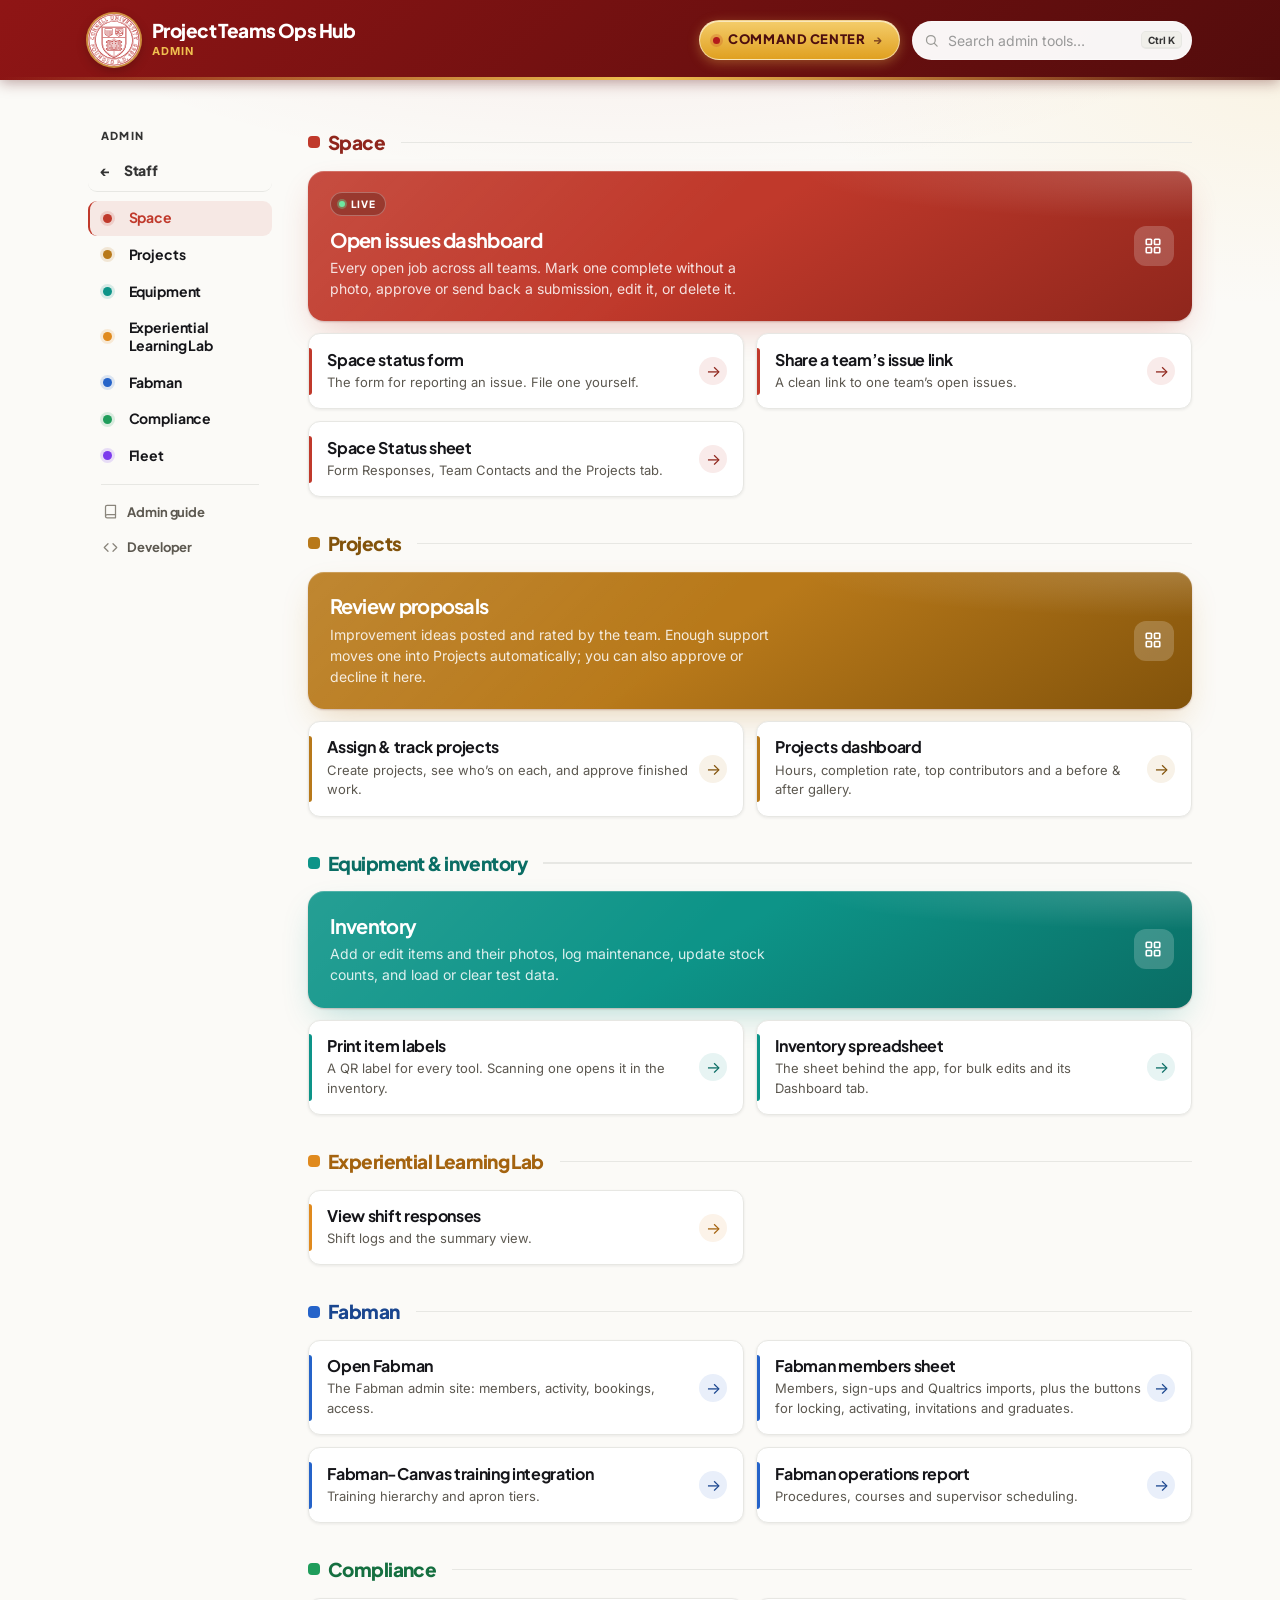
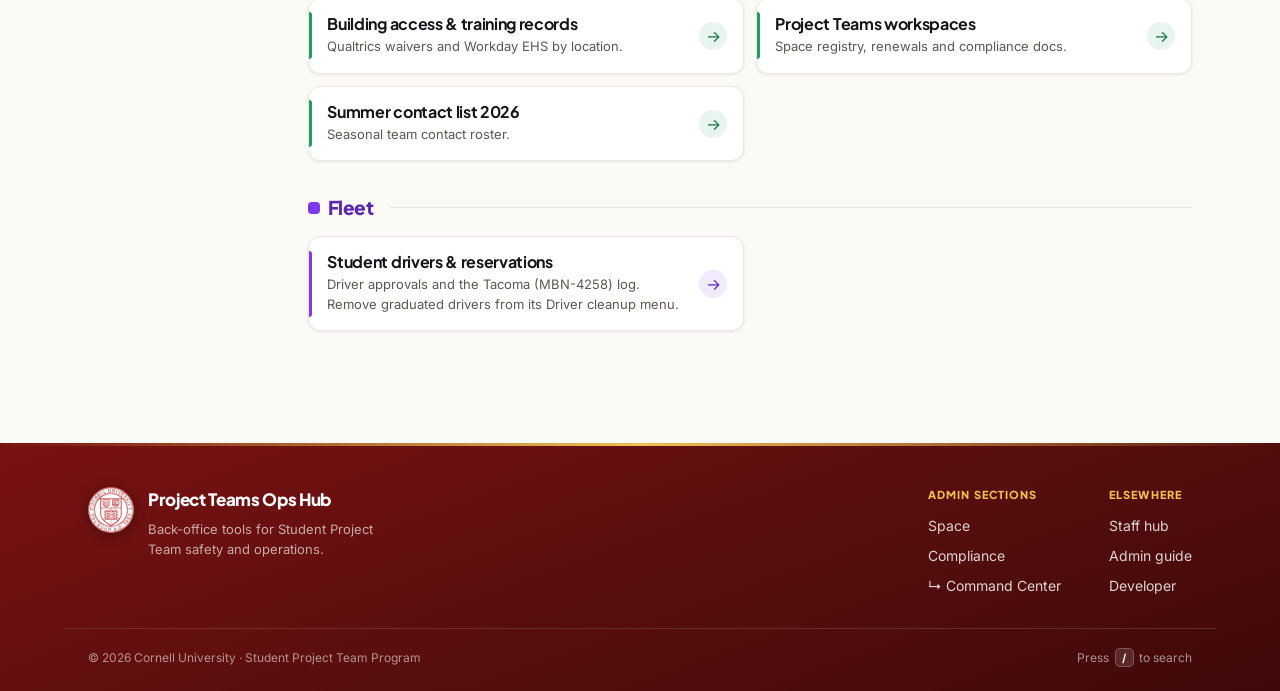
==== commit ef787b59: "separated developer mode from the rest" ====
--- a/admin.html
+++ b/admin.html
@@ -3,7 +3,8 @@
 <!--
   Admin: back-office tools for SPT staff. Reached only by a shared link,
   it is not surfaced in the staff-facing navigation on index.html.
-  Shares styles.css and app.js with the rest of the hub.
+  Day-to-day operations only. Scripts, code and the developer guide are on
+  developer.html. Shares styles.css and app.js with the rest of the hub.
 -->
 <head>
   <meta charset="UTF-8">
@@ -67,12 +68,14 @@
             <a href="#access" style="--chip:#2563c9"><span class="dot"></span>Fabman</a>
             <a href="#compliance" style="--chip:#1f9d5b"><span class="dot"></span>Compliance</a>
             <a href="#fleet" style="--chip:#7c3aed"><span class="dot"></span>Fleet</a>
-            <a href="#scripts" style="--chip:#444d56"><span class="dot"></span>Scripts</a>
+            <span class="admin-nav-sep" aria-hidden="true"></span>
+            <a href="docs.html" class="admin-nav-extra"><svg viewBox="0 0 24 24" fill="none" stroke="currentColor" stroke-width="2" stroke-linecap="round" stroke-linejoin="round" aria-hidden="true"><path d="M4 19.5A2.5 2.5 0 0 1 6.5 17H20"></path><path d="M6.5 2H20v20H6.5A2.5 2.5 0 0 1 4 19.5v-15A2.5 2.5 0 0 1 6.5 2z"></path></svg>Admin guide</a>
+            <a href="developer.html" class="admin-nav-extra"><svg viewBox="0 0 24 24" fill="none" stroke="currentColor" stroke-width="2" stroke-linecap="round" stroke-linejoin="round" aria-hidden="true"><polyline points="16 18 22 12 16 6"></polyline><polyline points="8 6 2 12 8 18"></polyline></svg>Developer</a>
           </nav>
         </aside>
 
       <div class="admin-list">
-        <section class="category admin-block" id="space-admin" data-keywords="space status tracking pending actions emailer edit form automation open issues dashboard mark complete approve send back delete">
+        <section class="category admin-block" id="space-admin" data-keywords="space status tracking pending actions open issues dashboard mark complete approve send back edit delete form team contacts">
           <h3 class="admin-label">Space</h3>
           <div class="action-group">
             <button type="button" class="action action-dashboard" id="issues-open" data-keywords="open issues dashboard all teams filter mark complete approve send back delete edit tasks">
@@ -82,24 +85,20 @@
             </button>
             <a class="action" href="https://forms.gle/6DHYsEPonVtdALps5" target="_blank" rel="noopener" data-keywords="space status report form submit issue file new google form">
               <span class="action-title">Space status form</span>
-              <span class="action-sub">The form teams use to report an issue. Open it to file one yourself.</span>
+              <span class="action-sub">The form for reporting an issue. File one yourself.</span>
             </a>
             <a class="action" href="team.html" data-keywords="share link team open issues operations team per-team shareable url copy">
               <span class="action-title">Share a team&rsquo;s issue link</span>
-              <span class="action-sub">Get a clean link to one team&rsquo;s open issues, like Operations Team</span>
-            </a>
-            <a class="action" href="https://script.google.com/d/1DpKw0dXIQ5rH6_BQfIQnXpmTbTcPmfH3wq2Dzc6pJUA7lrmeFG7hh5P4/edit" target="_blank" rel="noopener" data-keywords="space status emailer script automation notification">
-              <span class="action-title">Space Status Emailer script</span>
-              <span class="action-sub">Apps Script for team notification emails</span>
-            </a>
-            <a class="action" href="docs.html" data-keywords="documentation docs guide how it works system code reference deploy troubleshooting help manual how to onboarding">
-              <span class="action-title">System guide &amp; docs</span>
-              <span class="action-sub">How it all works: reporting, reminders, completion photos, approvals, and editing tasks.</span>
-            </a>
-          </div>
-        </section>
-
-        <section class="category admin-block" id="projects-admin" data-keywords="projects assign create multi student before after photo in progress completed assignees tasks approve reject completion evidence confetti proposals improvement ideas vote rating impact effort quorum">
+              <span class="action-sub">A clean link to one team&rsquo;s open issues.</span>
+            </a>
+            <a class="action" href="https://docs.google.com/spreadsheets/d/1mZrlnA-GiVKB4_Um21aMH9jsSkf6TUJhauDWivnf7-I/edit" target="_blank" rel="noopener" data-keywords="space status tracking sheet spreadsheet form responses team contacts emails recipients projects tab raw data edit rows addressed at reopen">
+              <span class="action-title">Space Status sheet</span>
+              <span class="action-sub">Form Responses, Team Contacts and the Projects tab.</span>
+            </a>
+          </div>
+        </section>
+
+        <section class="category admin-block" id="projects-admin" data-keywords="projects assign create multi student before after photo in progress completed assignees approve completion proposals improvement ideas vote rating impact effort quorum">
           <h3 class="admin-label">Projects</h3>
           <div class="action-group">
             <button type="button" class="action action-dashboard" id="proposals-open" data-new-until="2026-08-28" data-keywords="proposals improvement ideas vote rating impact effort approve decline quorum swarm scout provisional">
@@ -107,18 +106,13 @@
               <span class="action-title">Review proposals</span>
               <span class="action-sub">Improvement ideas posted and rated by the team. Enough support moves one into Projects automatically; you can also approve or decline it here.</span>
             </button>
+            <a class="action" data-module="projects" data-admin href="#" target="_blank" rel="noopener" data-keywords="assign create project multi student before after photo in progress completed approve send back">
+              <span class="action-title">Assign &amp; track projects</span>
+              <span class="action-sub">Create projects, see who&rsquo;s on each, and approve finished work.</span>
+            </a>
             <a class="action" data-module="projects-dash" href="#" target="_blank" rel="noopener" data-keywords="projects dashboard hours logged metrics stats completion rate contributors leaderboard before after gallery noah">
-              <span class="action-badge">Dashboard</span>
               <span class="action-title">Projects dashboard</span>
-              <span class="action-sub">Hours logged, completion rate, top contributors, and a before &amp; after gallery.</span>
-            </a>
-            <a class="action" data-module="projects" data-admin href="#" target="_blank" rel="noopener" data-keywords="assign create project multi student before after photo in progress completed">
-              <span class="action-title">Assign &amp; track projects</span>
-              <span class="action-sub">Hand out bigger jobs, see who&rsquo;s working on each, and view the before and after photos when they wrap up.</span>
-            </a>
-            <a class="action" href="https://docs.google.com/spreadsheets/d/1mZrlnA-GiVKB4_Um21aMH9jsSkf6TUJhauDWivnf7-I/edit" target="_blank" rel="noopener" data-keywords="projects tab spreadsheet raw data edit rows completion photo completed at">
-              <span class="action-title">Edit the Projects tab</span>
-              <span class="action-sub">Add or change projects straight in the spreadsheet.</span>
+              <span class="action-sub">Hours, completion rate, top contributors and a before &amp; after gallery.</span>
             </a>
           </div>
         </section>
@@ -132,11 +126,11 @@
             </button>
             <a class="action" data-inventory="labels" href="#" target="_blank" rel="noopener" data-keywords="qr labels print stickers scan tools">
               <span class="action-title">Print item labels</span>
-              <span class="action-sub">A QR label for every tool. Scanning one opens that tool&rsquo;s page in the inventory.</span>
+              <span class="action-sub">A QR label for every tool. Scanning one opens it in the inventory.</span>
             </a>
             <a class="action" data-inventory="sheet" href="#" target="_blank" rel="noopener" data-keywords="spreadsheet backend google sheet data bulk edit dashboard tab">
               <span class="action-title">Inventory spreadsheet</span>
-              <span class="action-sub">The Google Sheet behind the app. For bulk edits and the Dashboard tab.</span>
+              <span class="action-sub">The sheet behind the app, for bulk edits and its Dashboard tab.</span>
             </a>
           </div>
         </section>
@@ -146,33 +140,29 @@
           <div class="action-group">
             <a class="action" href="https://docs.google.com/spreadsheets/d/1yazhxA8nwYWDRSdQEN6Cc3UKKnPn6PWF_b3zAe0KoQk/edit" target="_blank" rel="noopener" data-keywords="ell shift responses data summary pivot">
               <span class="action-title">View shift responses</span>
-              <span class="action-sub">Raw shift logs and summary views</span>
-            </a>
-          </div>
-        </section>
-
-        <section class="category admin-block" id="access" data-keywords="fabman admin dashboard sign-up api members training qualtrics">
+              <span class="action-sub">Shift logs and the summary view.</span>
+            </a>
+          </div>
+        </section>
+
+        <section class="category admin-block" id="access" data-keywords="fabman members sign-up training qualtrics graduates lock activate invitations">
           <h3 class="admin-label">Fabman</h3>
           <div class="action-group">
             <a class="action" href="https://fabman.io/manage/2366" target="_blank" rel="noopener" data-keywords="fabman site open manage members activity bookings analytics access equipment">
               <span class="action-title">Open Fabman</span>
-              <span class="action-sub">The Fabman admin site: members, activity, bookings, access</span>
-            </a>
-            <a class="action" href="https://docs.google.com/spreadsheets/d/1lDAA4z1YexkjaABSPuXJyEXfSxN2QAsKWVk88TQCRLI/edit" target="_blank" rel="noopener" data-keywords="fabman admin dashboard members">
-              <span class="action-title">Manage Fabman members</span>
-              <span class="action-sub">Dashboard, sign-ups, and Qualtrics imports</span>
-            </a>
-            <a class="action" href="https://docs.google.com/spreadsheets/d/1lDAA4z1YexkjaABSPuXJyEXfSxN2QAsKWVk88TQCRLI/edit" target="_blank" rel="noopener" data-keywords="fabman actions sheet graduates lock activate delete invitations buttons">
-              <span class="action-title">Fabman actions sheet</span>
-              <span class="action-sub">Graduates, lock and activate, invitations (the buttons live here)</span>
+              <span class="action-sub">The Fabman admin site: members, activity, bookings, access.</span>
+            </a>
+            <a class="action" href="https://docs.google.com/spreadsheets/d/1lDAA4z1YexkjaABSPuXJyEXfSxN2QAsKWVk88TQCRLI/edit" target="_blank" rel="noopener" data-keywords="fabman admin dashboard members sign-ups qualtrics imports actions sheet graduates lock activate delete invitations buttons">
+              <span class="action-title">Fabman members sheet</span>
+              <span class="action-sub">Members, sign-ups and Qualtrics imports, plus the buttons for locking, activating, invitations and graduates.</span>
             </a>
             <a class="action" href="https://docs.google.com/document/d/1O-O-mpEGGtcD6QiLqjxw1y1rFtI7WzayoOroxpoxwfQ/edit" target="_blank" rel="noopener" data-keywords="fabman canvas training integration qualtrics apron">
               <span class="action-title">Fabman-Canvas training integration</span>
-              <span class="action-sub">Training hierarchy and apron tier mapping</span>
+              <span class="action-sub">Training hierarchy and apron tiers.</span>
             </a>
             <a class="action" href="https://docs.google.com/document/d/1nxQQiA-6W2hyB2ZZV71l9vbOelXYbMc70efr7XWPi8o/edit" target="_blank" rel="noopener" data-keywords="fabman su25 report dashboard training">
               <span class="action-title">Fabman operations report</span>
-              <span class="action-sub">Procedures, courses, and supervisor scheduling</span>
+              <span class="action-sub">Procedures, courses and supervisor scheduling.</span>
             </a>
           </div>
         </section>
@@ -182,15 +172,15 @@
           <div class="action-group">
             <a class="action" href="https://docs.google.com/spreadsheets/d/1k97Ey5aNcm58zaviaXxKvJtTgL1yeSI_fvUkXZFEyM4/edit" target="_blank" rel="noopener" data-keywords="master sheet building access workday qualtrics canvas ell hvl waivers">
               <span class="action-title">Building access &amp; training records</span>
-              <span class="action-sub">Qualtrics waivers and Workday EHS by location</span>
+              <span class="action-sub">Qualtrics waivers and Workday EHS by location.</span>
             </a>
             <a class="action" href="https://docs.google.com/spreadsheets/d/1cKd-5815CafamF2AQpwTIqATjdkD4HgM404vQvwTvuM/edit" target="_blank" rel="noopener" data-keywords="workspaces team spaces master list renewal survey upson tang ell">
               <span class="action-title">Project Teams workspaces</span>
-              <span class="action-sub">Space registry, renewals, and compliance docs</span>
+              <span class="action-sub">Space registry, renewals and compliance docs.</span>
             </a>
             <a class="action" href="https://docs.google.com/spreadsheets/d/1UrI5mBI4rqY9NeElobhzdd1lWsAlBDeYa1LZPVWHNnE/edit" target="_blank" rel="noopener" data-keywords="summer contact list seasonal team contacts">
               <span class="action-title">Summer contact list 2026</span>
-              <span class="action-sub">Seasonal team contact roster</span>
+              <span class="action-sub">Seasonal team contact roster.</span>
             </a>
           </div>
         </section>
@@ -198,52 +188,11 @@
         <section class="category admin-block" id="fleet" data-keywords="student drivers tacoma vehicle reservation approval fleet mbn-4258 remove graduated cleanup">
           <h3 class="admin-label">Fleet</h3>
           <div class="action-group">
-            <a class="action" href="https://docs.google.com/spreadsheets/d/1KwJLTkdhrQ0jD7-75p6IuhYvh3Fq0B13KAXf2Pcvk_M/edit" target="_blank" rel="noopener" data-keywords="student drivers tacoma approval reservation log">
+            <a class="action" href="https://docs.google.com/spreadsheets/d/1KwJLTkdhrQ0jD7-75p6IuhYvh3Fq0B13KAXf2Pcvk_M/edit" target="_blank" rel="noopener" data-keywords="student drivers tacoma approval reservation log remove graduated drivers bulk cleanup access rows netid year menu">
               <span class="action-title">Student drivers &amp; reservations</span>
-              <span class="action-sub">Driver approvals and Tacoma (MBN-4258) log</span>
-            </a>
-            <a class="action" href="https://docs.google.com/spreadsheets/d/1KwJLTkdhrQ0jD7-75p6IuhYvh3Fq0B13KAXf2Pcvk_M/edit" target="_blank" rel="noopener" data-keywords="remove graduated drivers bulk cleanup access rows netid year script menu">
-              <span class="action-title">Remove graduated drivers</span>
-              <span class="action-sub">Open the sheet, then run the Driver cleanup menu</span>
-            </a>
-          </div>
-        </section>
-
-        <section class="category admin-block" id="scripts" data-keywords="scripts code apps script google gas editor deploy redeploy web app command center inventory fabman fleet cleanup github repo source editing guide api reference maintain develop update">
-          <h3 class="admin-label">Scripts &amp; code</h3>
-          <div class="action-group">
-            <a class="action" href="https://script.google.com/home" target="_blank" rel="noopener" data-keywords="ops hub web app space status tasks projects dashboard files 02 04 exec deploy new version standalone">
-              <span class="action-title">Ops-hub web app</span>
-              <span class="action-sub">Space Status + tasks/projects (files 02, 04). After edits: Deploy, Manage deployments, New version.</span>
-            </a>
-            <a class="action" href="https://script.google.com/home" target="_blank" rel="noopener" data-keywords="command center api stats endpoint code.gs jsonp cache version standalone attention">
-              <span class="action-title">Command Center API</span>
-              <span class="action-sub">Standalone project "Ops Command Center API" (Code.gs). Redeploy, then bump CACHE_VERSION.</span>
-            </a>
-            <a class="action" data-inventory="script" href="#" target="_blank" rel="noopener" data-keywords="inventory equipment maintenance script 08 setup bound extensions apps script self-test">
-              <span class="action-title">Inventory script</span>
-              <span class="action-sub">Tool &amp; equipment inventory (file 08). Open the sheet, then Extensions, Apps Script.</span>
-            </a>
-            <a class="action" href="https://docs.google.com/spreadsheets/d/1lDAA4z1YexkjaABSPuXJyEXfSxN2QAsKWVk88TQCRLI/edit" target="_blank" rel="noopener" data-keywords="fabman members graduates lock delete script 05 bound extensions apps script actions">
-              <span class="action-title">Fabman script</span>
-              <span class="action-sub">Members &amp; graduates (file 05). Open the sheet, then Extensions, Apps Script.</span>
-            </a>
-            <a class="action" href="https://docs.google.com/spreadsheets/d/1KwJLTkdhrQ0jD7-75p6IuhYvh3Fq0B13KAXf2Pcvk_M/edit" target="_blank" rel="noopener" data-keywords="fleet driver cleanup remove graduated script bound extensions apps script menu">
-              <span class="action-title">Fleet driver cleanup script</span>
-              <span class="action-sub">Remove graduated drivers (menu). Open the sheet, then Extensions, Apps Script.</span>
-            </a>
-            <a class="action" href="https://github.com/cornellprojectteams/centralhub" target="_blank" rel="noopener" data-keywords="github repository repo source code centralhub website">
-              <span class="action-title">Open the GitHub repo</span>
-              <span class="action-sub">Source code and history for this hub</span>
-            </a>
-            <a class="action" href="https://docs.google.com/document/d/1wCMPnGjn5A07y06uOzXZRI2h7YL7LBqrwXQ8iKpD3Vw/edit" target="_blank" rel="noopener" data-keywords="fabman api guide apps script reference calls">
-              <span class="action-title">Fabman API guide</span>
-              <span class="action-sub">Apps Script reference for API calls</span>
-            </a>
-          </div>
-          <p class="action-note" data-keywords="edit website guide codespaces copilot github commit push publish browser documentation">
-            Editing the site? <a href="dev-guide.html">Read the editing guide</a>
-          </p>
+              <span class="action-sub">Driver approvals and the Tacoma (MBN-4258) log. Remove graduated drivers from its Driver cleanup menu.</span>
+            </a>
+          </div>
         </section>
       </div>
       </div>
@@ -414,8 +363,8 @@
         <div class="footer-col">
           <h4>Elsewhere</h4>
           <a href="index.html">Staff hub</a>
-          <a href="docs.html">System guide</a>
-          <a href="dev-guide.html">Editing guide</a>
+          <a href="docs.html">Admin guide</a>
+          <a href="developer.html">Developer</a>
         </div>
       </nav>
     </div>
--- a/styles.css
+++ b/styles.css
@@ -307,6 +307,9 @@
   padding: 3rem 1.5rem 4rem;
   min-width: 0;
   overflow-x: hidden;
+  /* clip cuts off sideways overflow like hidden but does not turn the page into its own
+     scroll box, which kept the admin section list from sticking and pushed it 100px down. */
+  overflow-x: clip;
 }
 
 #staff {
@@ -1947,6 +1950,7 @@
 #fleet       { --cat: #7c3aed; --cat-deep: #5b27b0; --glow: rgba(124, 58, 237, 0.3); }
 #inventory   { --cat: #0d9488; --cat-deep: #0a6d64; --glow: rgba(13, 148, 136, 0.3); }
 #scripts     { --cat: #444d56; --cat-deep: #1b1f24; --glow: rgba(27, 31, 36, 0.3); }
+#code        { --cat: #2f5d8a; --cat-deep: #1f3f5f; --glow: rgba(47, 93, 138, 0.3); }
 
 #admin .zone-label { background: linear-gradient(135deg, #3a3a44, #16161a); box-shadow: 0 2px 8px rgba(20, 20, 30, 0.25); }
 
@@ -2135,6 +2139,63 @@
   appearance: none;
 }
 
+/* Admin and developer pages: the dashboard openers stay as the big colored tiles.
+   Every other link (forms, sheets, docs, scripts) is a quiet white card, two to a
+   row, marked with its section's color, so the page reads as a few main actions
+   plus a tidy set of links instead of a wall of color. */
+#admin .action-group { display: grid; grid-template-columns: repeat(2, minmax(0, 1fr)); gap: .75rem; }
+#admin .action-group > .action-dashboard { grid-column: 1 / -1; }
+
+#admin .action:not(.action-dashboard) {
+  padding: .95rem 3.1rem 1rem 1.15rem;
+  color: var(--text);
+  background: var(--surface);
+  border: 1px solid var(--line);
+  box-shadow: var(--shadow-sm);
+}
+#admin .action:not(.action-dashboard)::before {
+  content: '';
+  position: absolute;
+  left: 0;
+  top: .85rem;
+  bottom: .85rem;
+  width: 3px;
+  border-radius: 0 3px 3px 0;
+  background: var(--cat);
+}
+#admin .action:not(.action-dashboard) .action-title { color: var(--text); font-size: 1rem; }
+#admin .action:not(.action-dashboard) .action-sub { color: #5c5850; }
+#admin .action:not(.action-dashboard)::after {
+  width: 28px;
+  height: 28px;
+  font-size: 1rem;
+  color: var(--cat-deep);
+  background: color-mix(in srgb, var(--cat) 10%, #fff);
+}
+#admin .action:not(.action-dashboard):hover {
+  transform: translateY(-2px);
+  border-color: color-mix(in srgb, var(--cat) 40%, var(--line));
+  box-shadow: 0 10px 24px -8px var(--glow);
+}
+#admin .action:not(.action-dashboard):hover::after { color: #fff; background: var(--cat); }
+
+@media (max-width: 720px) {
+  #admin .action-group { grid-template-columns: minmax(0, 1fr); gap: .625rem; }
+}
+
+/* A short note under a section heading (developer page). */
+.admin-block-intro { margin: -.25rem 0 .9rem; font-size: .875rem; line-height: 1.6; color: #5c5850; max-width: 46rem; }
+
+/* Guide and developer links under the section list, quieter than the sections. */
+.admin-nav-sep { display: block; height: 1px; margin: .55rem .8rem; background: var(--line); }
+.admin-nav a.admin-nav-extra { font-size: .8125rem; color: #5c5850; }
+.admin-nav a.admin-nav-extra svg { width: 15px; height: 15px; flex-shrink: 0; color: #8a857c; transition: color .15s ease; }
+.admin-nav a.admin-nav-extra:hover { color: var(--red); }
+.admin-nav a.admin-nav-extra:hover svg { color: currentColor; }
+@media (max-width: 720px) {
+  .admin-nav-sep { flex: 0 0 1px; width: 1px; height: auto; margin: .3rem .1rem; align-self: stretch; }
+}
+
 /* Inventory links before config.js has the sheet (app.js adds .is-pending). */
 .action.is-pending { opacity: .55; cursor: not-allowed; filter: saturate(.6); }
 .action.is-pending::after,
@@ -2769,6 +2830,54 @@
 
 .doc-updated { margin-top: 2.5rem; font-size: .8125rem; color: var(--sub); }
 
+/* Subheads, keys and table notes in the guides. */
+.doc-section h3 {
+  font-family: var(--font-display);
+  font-size: 1.0625rem;
+  font-weight: 800;
+  letter-spacing: -0.02em;
+  color: var(--text);
+  margin-top: 1.9rem;
+}
+.doc-section h3 + p, .doc-section h3 + ul, .doc-section h3 + ol { margin-top: .6rem; }
+.doc-section kbd {
+  font-family: var(--font);
+  font-size: .75rem;
+  font-weight: 700;
+  color: var(--text);
+  background: #f4f2ec;
+  border: 1px solid var(--line);
+  border-bottom-width: 2px;
+  border-radius: 5px;
+  padding: .05rem .35rem;
+}
+.sla td small { display: block; margin-top: .1rem; font-size: .75rem; color: #6b665e; }
+.sla code { white-space: normal; overflow-wrap: anywhere; }
+/* On a phone, a wide table's rows become small stacked blocks. */
+@media (max-width: 560px) {
+  .sla--stack thead { display: none; }
+  .sla--stack, .sla--stack tbody, .sla--stack tr, .sla--stack td { display: block; width: 100%; }
+  .sla--stack tr { padding: .8rem 0; border-bottom: 1px solid var(--line); }
+  .sla--stack td { padding: .1rem 0; border: 0; }
+  .sla--stack td:first-child { font-weight: 700; }
+  .sla--stack td:first-child small { font-weight: 400; }
+  .sla--stack code { white-space: nowrap; }
+}
+.doc-sidebar-kicker--group { margin-top: 1.4rem; }
+.doc-lede a { color: var(--red); font-weight: 600; text-decoration: none; border-bottom: 1.5px solid var(--gold); }
+.doc-lede a:hover { color: var(--red-dark); }
+
+/* A guide's section list can be taller than the window; let it scroll on its own
+   instead of running off the bottom. The padding keeps link shadows from clipping. */
+.doc-sidebar {
+  max-height: calc(100vh - var(--header-h) - 2rem);
+  overflow-y: auto;
+  overscroll-behavior: contain;
+  scrollbar-width: thin;
+  padding: 3px 6px 3px 3px;
+  margin: -3px -6px -3px -3px;
+}
+
 .footer-back { font-size: .75rem; color: rgba(255, 255, 255, 0.82); text-decoration: none; }
 .footer-back:hover { color: #fff; }
 
@@ -2779,9 +2888,8 @@
   }
   .doc-sidebar { display: none; }
   .doc-toc--mobile {
-    display: flex;
-    flex-direction: column;
-    align-items: stretch;
+    display: grid;
+    grid-template-columns: repeat(2, minmax(0, 1fr));
     gap: .375rem;
   }
   .doc-toc--mobile a {
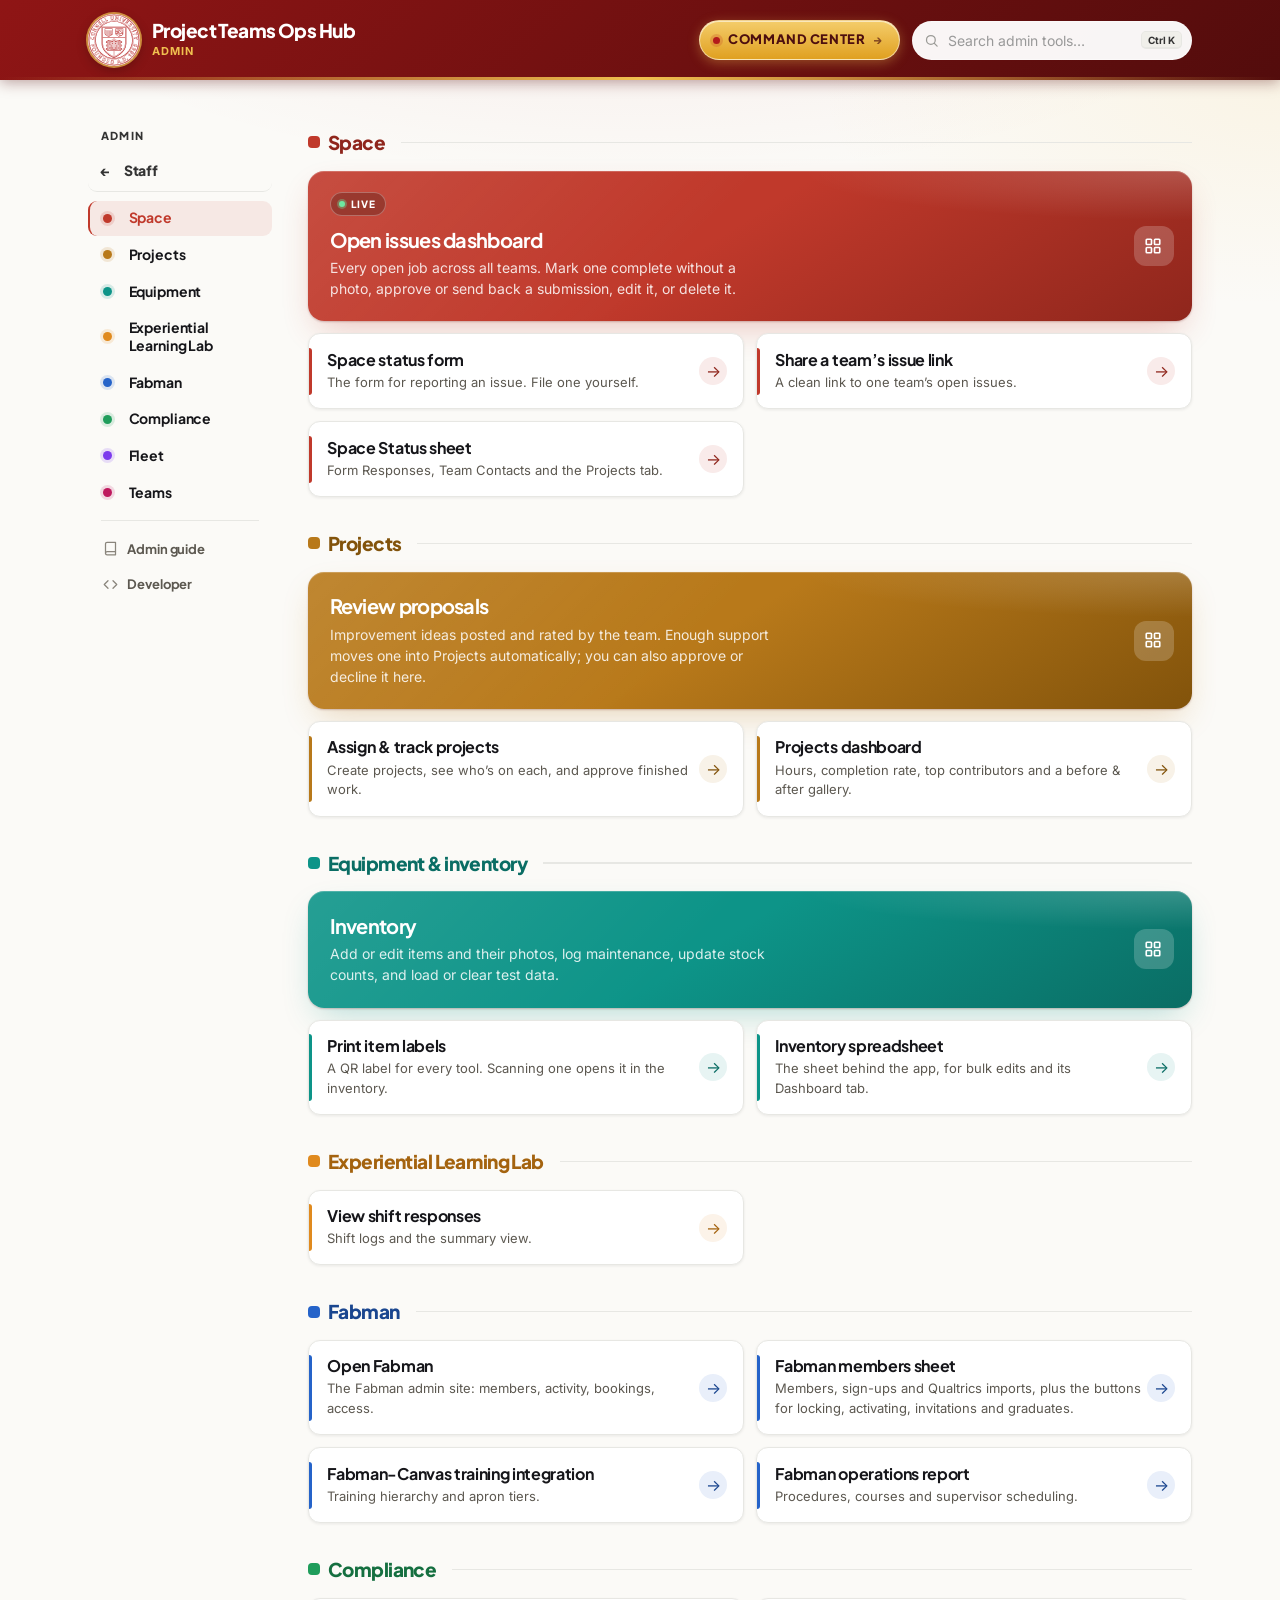
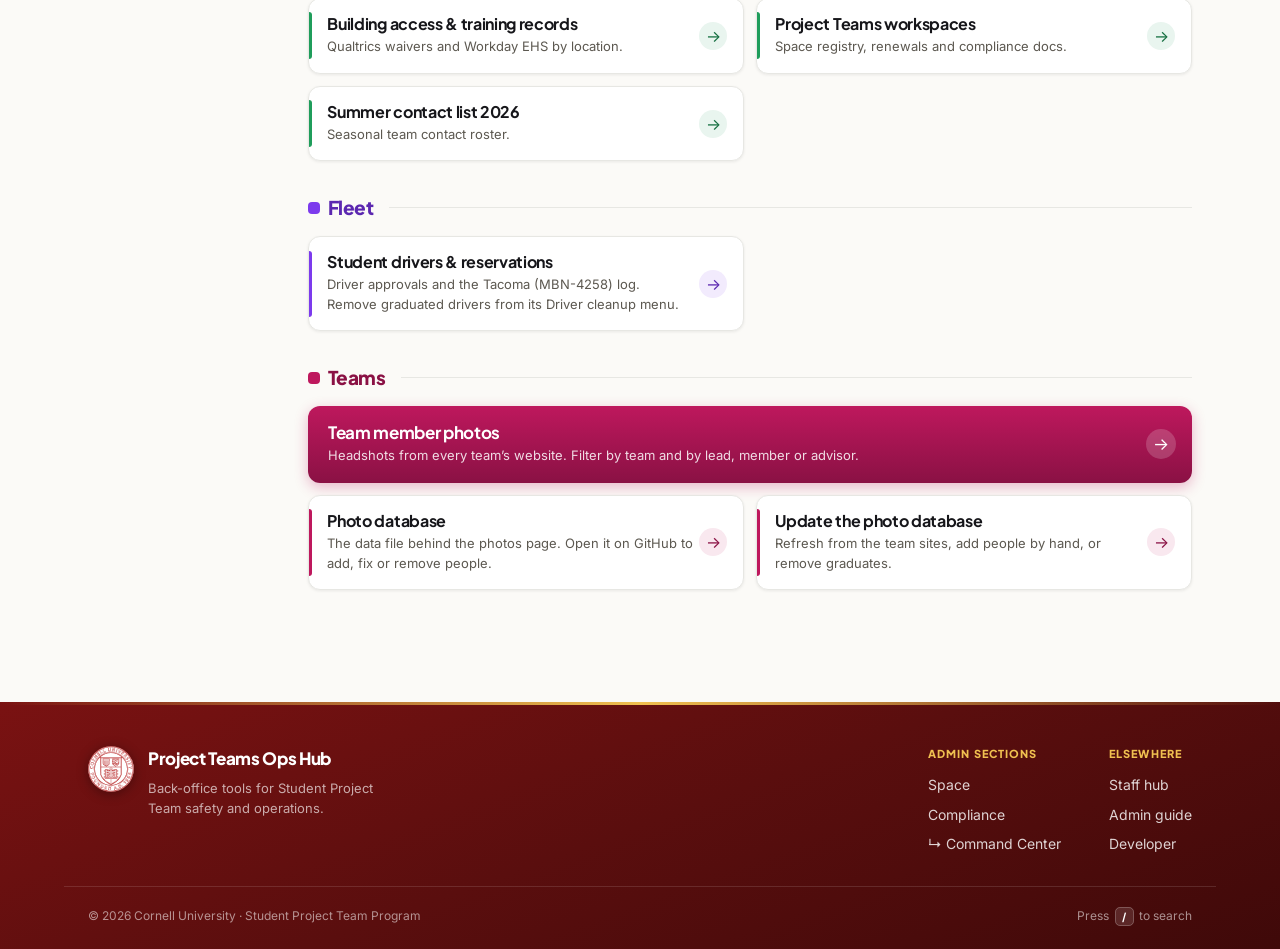
==== commit 2036c3fa: "updtes to the admin page to add databases" ====
--- a/admin.html
+++ b/admin.html
@@ -68,6 +68,7 @@
             <a href="#access" style="--chip:#2563c9"><span class="dot"></span>Fabman</a>
             <a href="#compliance" style="--chip:#1f9d5b"><span class="dot"></span>Compliance</a>
             <a href="#fleet" style="--chip:#7c3aed"><span class="dot"></span>Fleet</a>
+            <a href="#teams-admin" style="--chip:#be185d"><span class="dot"></span>Teams</a>
             <span class="admin-nav-sep" aria-hidden="true"></span>
             <a href="docs.html" class="admin-nav-extra"><svg viewBox="0 0 24 24" fill="none" stroke="currentColor" stroke-width="2" stroke-linecap="round" stroke-linejoin="round" aria-hidden="true"><path d="M4 19.5A2.5 2.5 0 0 1 6.5 17H20"></path><path d="M6.5 2H20v20H6.5A2.5 2.5 0 0 1 4 19.5v-15A2.5 2.5 0 0 1 6.5 2z"></path></svg>Admin guide</a>
             <a href="developer.html" class="admin-nav-extra"><svg viewBox="0 0 24 24" fill="none" stroke="currentColor" stroke-width="2" stroke-linecap="round" stroke-linejoin="round" aria-hidden="true"><polyline points="16 18 22 12 16 6"></polyline><polyline points="8 6 2 12 8 18"></polyline></svg>Developer</a>
@@ -191,6 +192,24 @@
             <a class="action" href="https://docs.google.com/spreadsheets/d/1KwJLTkdhrQ0jD7-75p6IuhYvh3Fq0B13KAXf2Pcvk_M/edit" target="_blank" rel="noopener" data-keywords="student drivers tacoma approval reservation log remove graduated drivers bulk cleanup access rows netid year menu">
               <span class="action-title">Student drivers &amp; reservations</span>
               <span class="action-sub">Driver approvals and the Tacoma (MBN-4258) log. Remove graduated drivers from its Driver cleanup menu.</span>
+            </a>
+          </div>
+        </section>
+
+        <section class="category admin-block" id="teams-admin" data-keywords="team member photos headshots faces roster directory leads members advisors project teams websites graduates">
+          <h3 class="admin-label">Teams</h3>
+          <div class="action-group">
+            <a class="action action-dashboard" href="team-photos.html" data-keywords="team member photos headshots faces roster leads members advisors filter csv">
+              <span class="action-title">Team member photos</span>
+              <span class="action-sub">Headshots from every team&rsquo;s website. Filter by team and by lead, member or advisor.</span>
+            </a>
+            <a class="action" href="https://github.com/cornellprojectteams/centralhub/blob/main/data/team-photos.json" target="_blank" rel="noopener" data-keywords="photo database json edit add person remove graduate data file github">
+              <span class="action-title">Photo database</span>
+              <span class="action-sub">The data file behind the photos page. Open it on GitHub to add, fix or remove people.</span>
+            </a>
+            <a class="action" href="https://github.com/cornellprojectteams/centralhub/blob/main/tools/team-photos/README.md" target="_blank" rel="noopener" data-keywords="update refresh photo database add remove graduates scrape">
+              <span class="action-title">Update the photo database</span>
+              <span class="action-sub">Refresh from the team sites, add people by hand, or remove graduates.</span>
             </a>
           </div>
         </section>
--- a/styles.css
+++ b/styles.css
@@ -1949,6 +1949,7 @@
 #projects-admin { --cat: #b8791a; --cat-deep: #82530b; --glow: rgba(184, 121, 26, 0.3); }
 #fleet       { --cat: #7c3aed; --cat-deep: #5b27b0; --glow: rgba(124, 58, 237, 0.3); }
 #inventory   { --cat: #0d9488; --cat-deep: #0a6d64; --glow: rgba(13, 148, 136, 0.3); }
+#teams-admin { --cat: #be185d; --cat-deep: #8a1144; --glow: rgba(190, 24, 93, 0.3); }
 #scripts     { --cat: #444d56; --cat-deep: #1b1f24; --glow: rgba(27, 31, 36, 0.3); }
 #code        { --cat: #2f5d8a; --cat-deep: #1f3f5f; --glow: rgba(47, 93, 138, 0.3); }
 
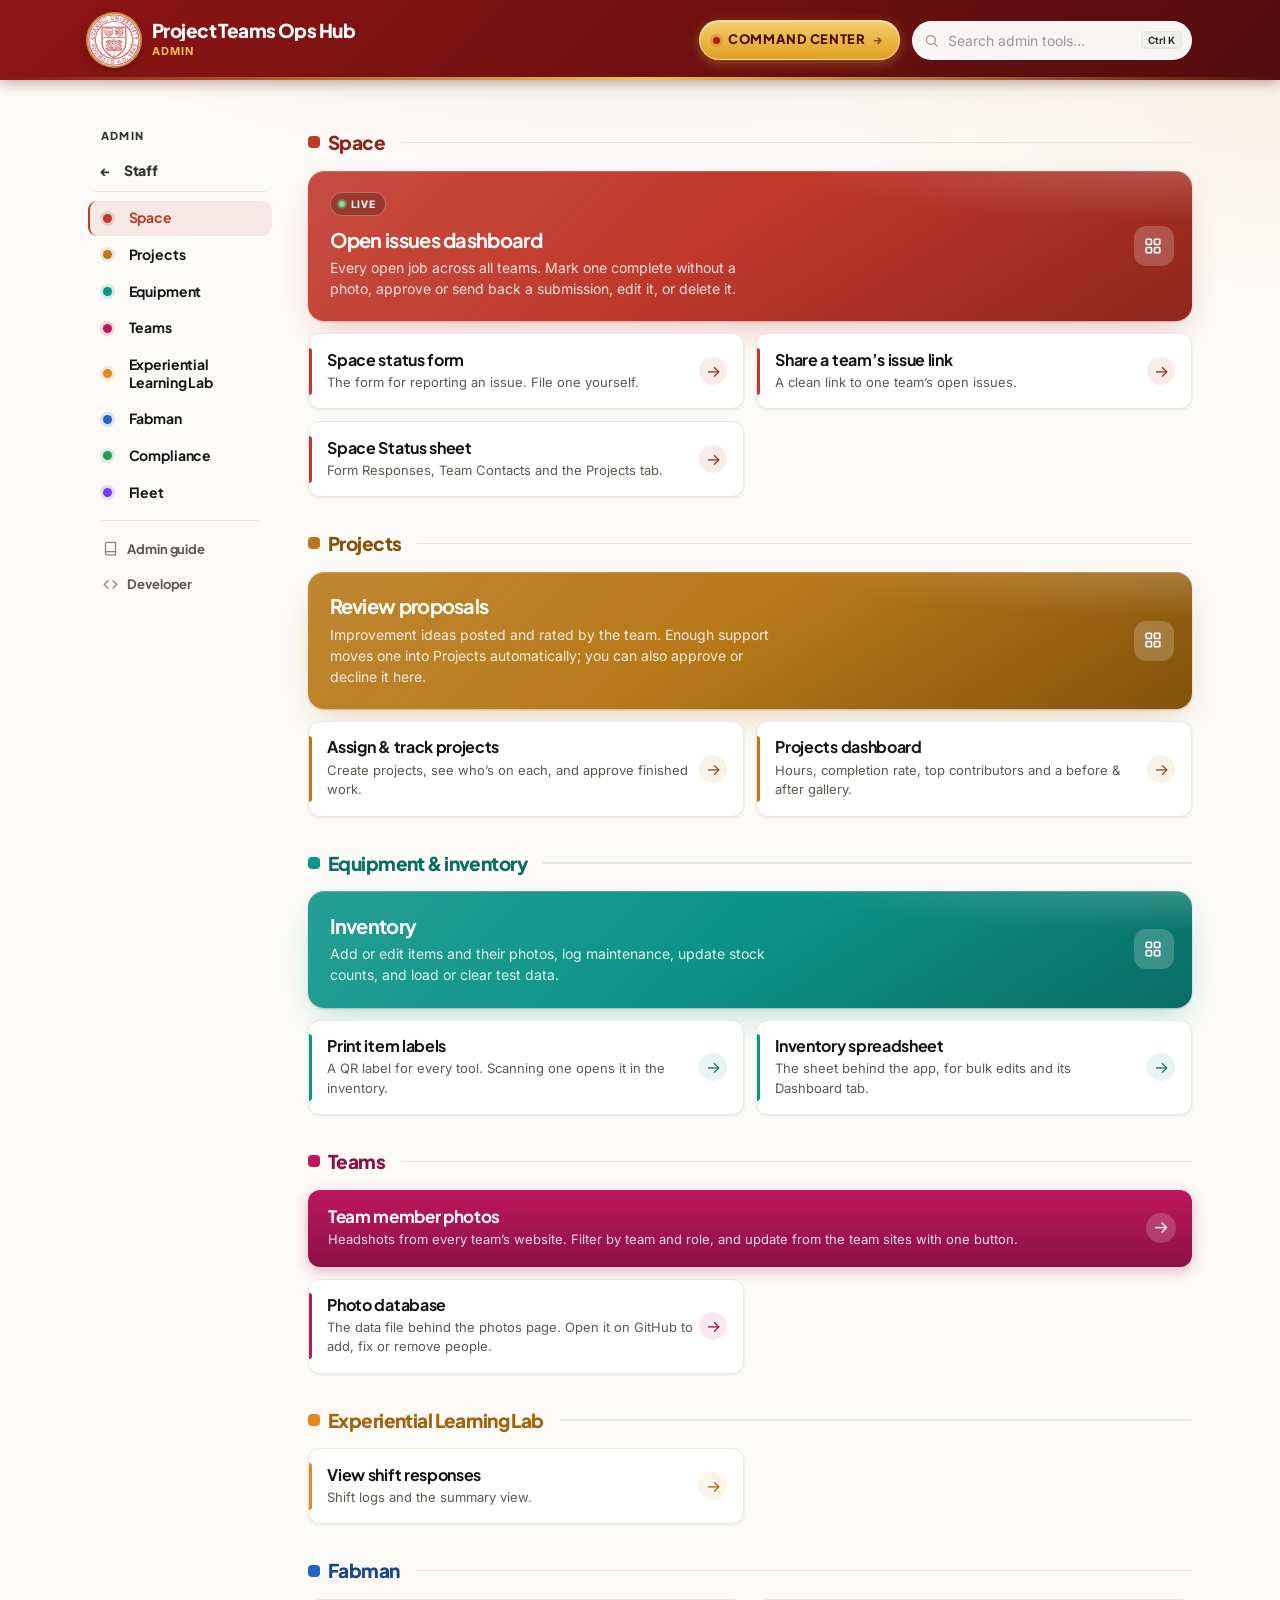
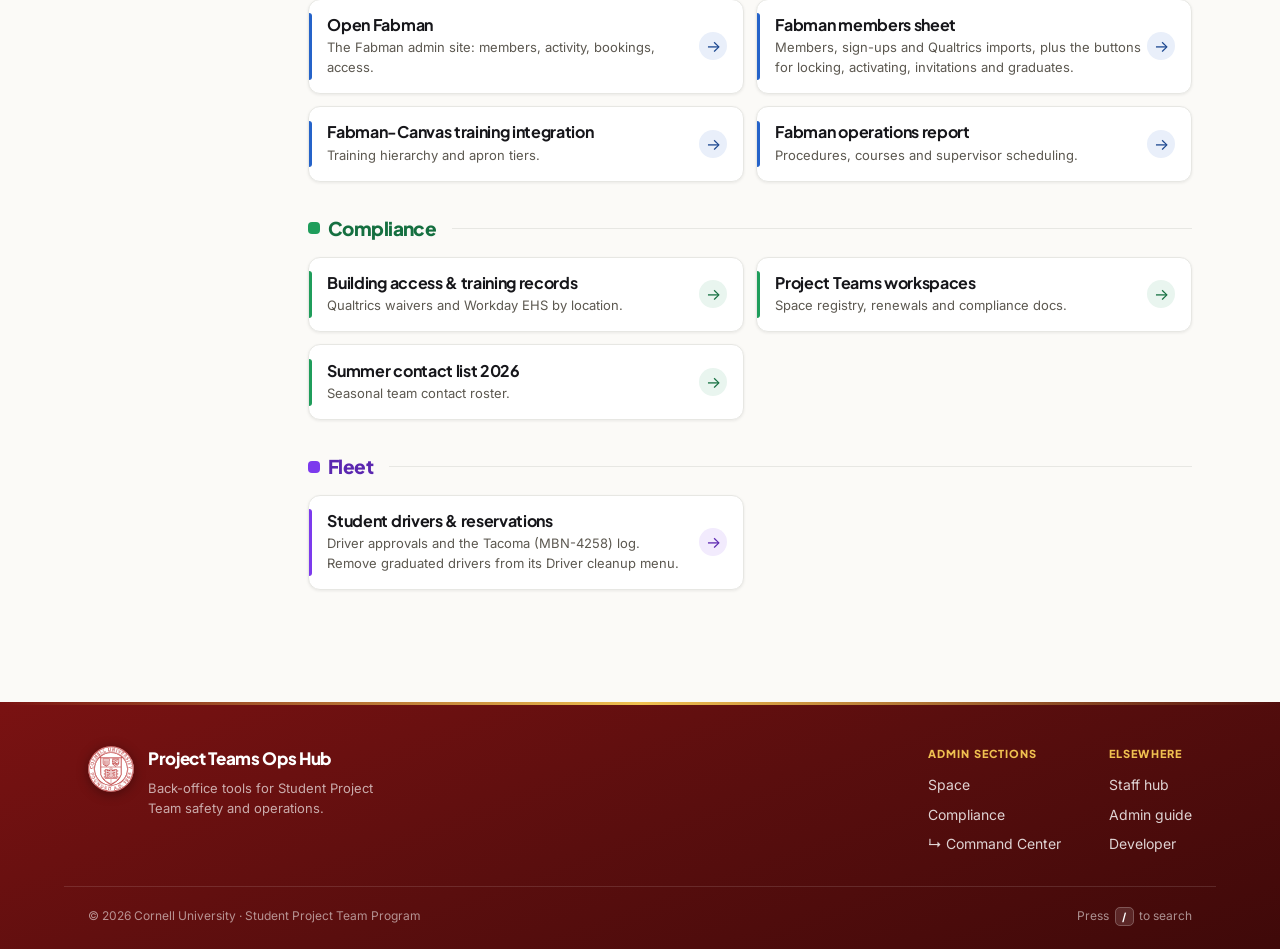
==== commit e2acb635: "added the photo fetching and updtes feature to teams" ====
--- a/admin.html
+++ b/admin.html
@@ -64,11 +64,11 @@
             <a href="#space-admin" style="--chip:#c0392b"><span class="dot"></span>Space</a>
             <a href="#projects-admin" style="--chip:#b8791a"><span class="dot"></span>Projects</a>
             <a href="#inventory" style="--chip:#0d9488"><span class="dot"></span>Equipment</a>
+            <a href="#teams-admin" style="--chip:#be185d"><span class="dot"></span>Teams</a>
             <a href="#ell-admin" style="--chip:#e08a1e"><span class="dot"></span>Experiential Learning Lab</a>
             <a href="#access" style="--chip:#2563c9"><span class="dot"></span>Fabman</a>
             <a href="#compliance" style="--chip:#1f9d5b"><span class="dot"></span>Compliance</a>
             <a href="#fleet" style="--chip:#7c3aed"><span class="dot"></span>Fleet</a>
-            <a href="#teams-admin" style="--chip:#be185d"><span class="dot"></span>Teams</a>
             <span class="admin-nav-sep" aria-hidden="true"></span>
             <a href="docs.html" class="admin-nav-extra"><svg viewBox="0 0 24 24" fill="none" stroke="currentColor" stroke-width="2" stroke-linecap="round" stroke-linejoin="round" aria-hidden="true"><path d="M4 19.5A2.5 2.5 0 0 1 6.5 17H20"></path><path d="M6.5 2H20v20H6.5A2.5 2.5 0 0 1 4 19.5v-15A2.5 2.5 0 0 1 6.5 2z"></path></svg>Admin guide</a>
             <a href="developer.html" class="admin-nav-extra"><svg viewBox="0 0 24 24" fill="none" stroke="currentColor" stroke-width="2" stroke-linecap="round" stroke-linejoin="round" aria-hidden="true"><polyline points="16 18 22 12 16 6"></polyline><polyline points="8 6 2 12 8 18"></polyline></svg>Developer</a>
@@ -136,6 +136,20 @@
           </div>
         </section>
 
+        <section class="category admin-block" id="teams-admin" data-keywords="team member photos headshots faces roster directory leads members advisors project teams websites graduates">
+          <h3 class="admin-label">Teams</h3>
+          <div class="action-group">
+            <a class="action action-dashboard" href="team-photos.html?admin=1" data-keywords="team member photos headshots faces roster leads members advisors filter csv">
+              <span class="action-title">Team member photos</span>
+              <span class="action-sub">Headshots from every team&rsquo;s website. Filter by team and role, and update from the team sites with one button.</span>
+            </a>
+            <a class="action" href="https://github.com/cornellprojectteams/centralhub/blob/main/data/team-photos.json" target="_blank" rel="noopener" data-keywords="photo database json edit add person remove graduate data file github">
+              <span class="action-title">Photo database</span>
+              <span class="action-sub">The data file behind the photos page. Open it on GitHub to add, fix or remove people.</span>
+            </a>
+          </div>
+        </section>
+
         <section class="category admin-block" id="ell-admin" data-keywords="experiential learning lab ell shift responses data summary staffing">
           <h3 class="admin-label">Experiential Learning Lab</h3>
           <div class="action-group">
@@ -192,24 +206,6 @@
             <a class="action" href="https://docs.google.com/spreadsheets/d/1KwJLTkdhrQ0jD7-75p6IuhYvh3Fq0B13KAXf2Pcvk_M/edit" target="_blank" rel="noopener" data-keywords="student drivers tacoma approval reservation log remove graduated drivers bulk cleanup access rows netid year menu">
               <span class="action-title">Student drivers &amp; reservations</span>
               <span class="action-sub">Driver approvals and the Tacoma (MBN-4258) log. Remove graduated drivers from its Driver cleanup menu.</span>
-            </a>
-          </div>
-        </section>
-
-        <section class="category admin-block" id="teams-admin" data-keywords="team member photos headshots faces roster directory leads members advisors project teams websites graduates">
-          <h3 class="admin-label">Teams</h3>
-          <div class="action-group">
-            <a class="action action-dashboard" href="team-photos.html" data-keywords="team member photos headshots faces roster leads members advisors filter csv">
-              <span class="action-title">Team member photos</span>
-              <span class="action-sub">Headshots from every team&rsquo;s website. Filter by team and by lead, member or advisor.</span>
-            </a>
-            <a class="action" href="https://github.com/cornellprojectteams/centralhub/blob/main/data/team-photos.json" target="_blank" rel="noopener" data-keywords="photo database json edit add person remove graduate data file github">
-              <span class="action-title">Photo database</span>
-              <span class="action-sub">The data file behind the photos page. Open it on GitHub to add, fix or remove people.</span>
-            </a>
-            <a class="action" href="https://github.com/cornellprojectteams/centralhub/blob/main/tools/team-photos/README.md" target="_blank" rel="noopener" data-keywords="update refresh photo database add remove graduates scrape">
-              <span class="action-title">Update the photo database</span>
-              <span class="action-sub">Refresh from the team sites, add people by hand, or remove graduates.</span>
             </a>
           </div>
         </section>
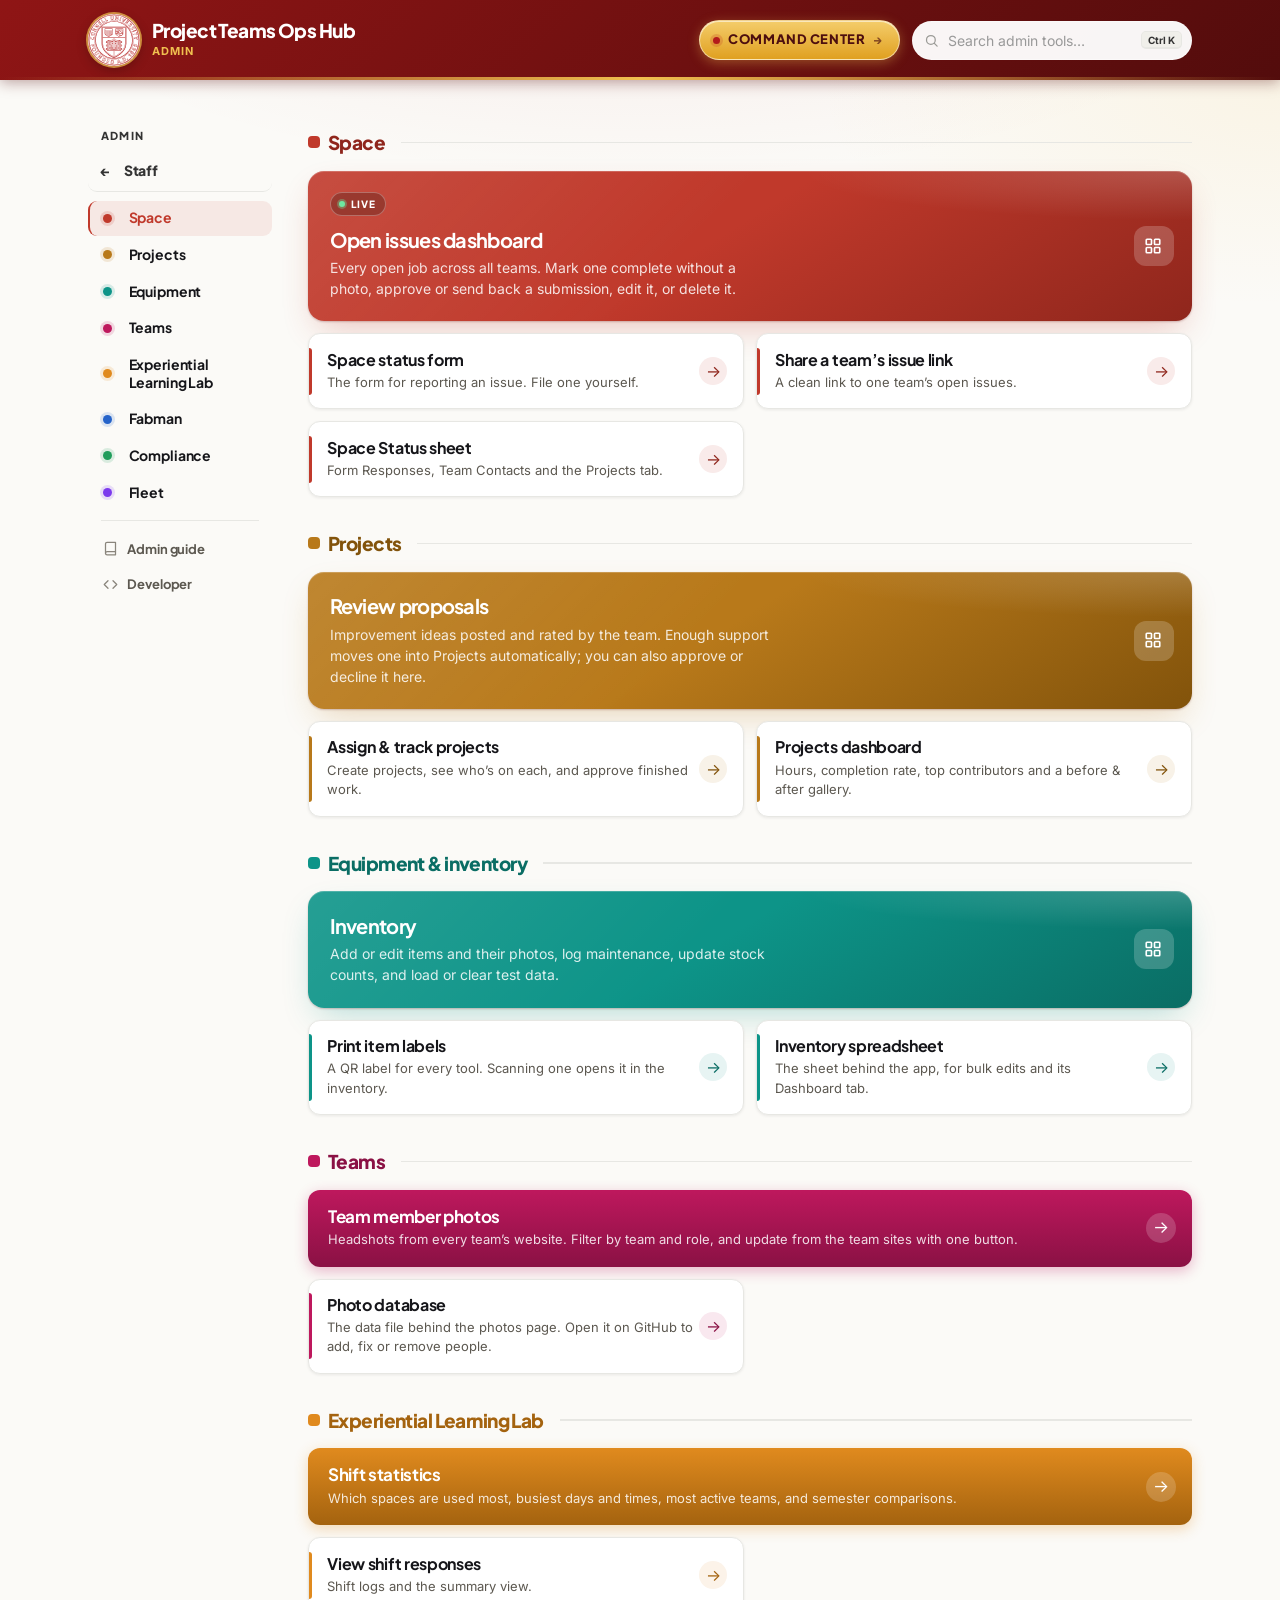
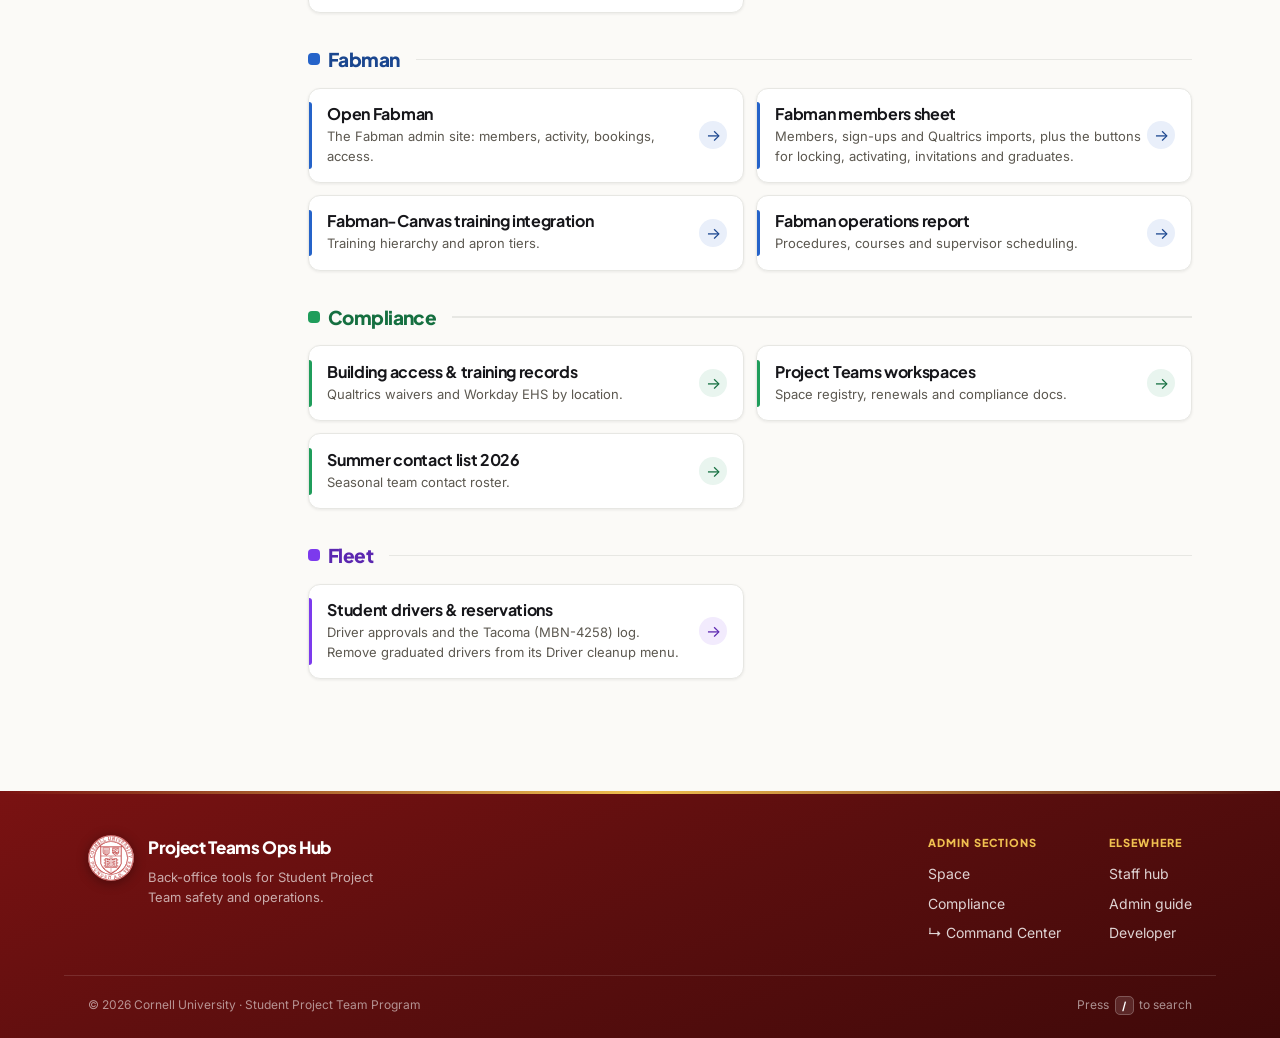
==== commit f6db763c: "feat: shift statistics mvp" ====
--- a/admin.html
+++ b/admin.html
@@ -153,6 +153,10 @@
         <section class="category admin-block" id="ell-admin" data-keywords="experiential learning lab ell shift responses data summary staffing">
           <h3 class="admin-label">Experiential Learning Lab</h3>
           <div class="action-group">
+            <button type="button" class="action action-dashboard" id="ell-stats-open" data-keywords="ell shift statistics charts graphs space usage busiest composites auto lab conference room activity level teams semester supplies safety">
+              <span class="action-title">Shift statistics</span>
+              <span class="action-sub">Which spaces are used most, busiest days and times, most active teams, and semester comparisons.</span>
+            </button>
             <a class="action" href="https://docs.google.com/spreadsheets/d/1yazhxA8nwYWDRSdQEN6Cc3UKKnPn6PWF_b3zAe0KoQk/edit" target="_blank" rel="noopener" data-keywords="ell shift responses data summary pivot">
               <span class="action-title">View shift responses</span>
               <span class="action-sub">Shift logs and the summary view.</span>
@@ -358,6 +362,47 @@
     </div>
   </div>
 
+  <div class="issues-panel" id="ell-stats-panel" hidden>
+    <div class="issues-panel-backdrop" data-panel-backdrop aria-hidden="true"></div>
+    <div class="issues-panel-dialog" role="dialog" aria-modal="true" aria-labelledby="ell-stats-panel-title">
+      <div class="issues-panel-accent" aria-hidden="true"></div>
+      <header class="issues-panel-head">
+        <div class="issues-panel-brand">
+          <img src="assets/cornell-seal.svg" alt="" class="issues-panel-seal" aria-hidden="true">
+          <div>
+            <p class="issues-panel-eyebrow">Experiential Learning Lab</p>
+            <h2 class="issues-panel-title" id="ell-stats-panel-title">Shift statistics</h2>
+          </div>
+        </div>
+        <div class="issues-panel-actions">
+          <a class="issues-panel-btn issues-panel-btn--secondary" data-panel-ext href="ell-stats.html" target="_blank" rel="noopener" aria-label="Open full page">
+            <svg width="16" height="16" viewBox="0 0 24 24" fill="none" stroke="currentColor" stroke-width="2.2" stroke-linecap="round" stroke-linejoin="round" aria-hidden="true"><path d="M18 13v6a2 2 0 0 1-2 2H5a2 2 0 0 1-2-2V8a2 2 0 0 1 2-2h6"></path><polyline points="15 3 21 3 21 9"></polyline><line x1="10" y1="14" x2="21" y2="3"></line></svg>
+            Open full page
+          </a>
+          <button type="button" class="issues-panel-btn issues-panel-btn--close" data-panel-close aria-label="Close shift statistics">
+            <svg width="18" height="18" viewBox="0 0 24 24" fill="none" stroke="currentColor" stroke-width="2.2" stroke-linecap="round" aria-hidden="true"><line x1="18" y1="6" x2="6" y2="18"></line><line x1="6" y1="6" x2="18" y2="18"></line></svg>
+          </button>
+        </div>
+      </header>
+      <div class="issues-embed-body is-loading" data-panel-body>
+        <div class="issues-loading" role="status" aria-live="polite">
+          <div class="issues-loading-mark" aria-hidden="true"></div>
+          <p class="issues-loading-text">Loading shift statistics…</p>
+          <p class="issues-loading-hint">Reading ELL shift responses from Google Sheets</p>
+          <div class="issues-loading-cards" aria-hidden="true">
+            <div class="issues-skeleton-card"></div>
+            <div class="issues-skeleton-card issues-skeleton-card--short"></div>
+          </div>
+        </div>
+        <iframe data-panel-frame class="issues-frame" title="ELL shift statistics"></iframe>
+      </div>
+      <p class="issues-fallback" data-panel-fallback hidden>
+        Could not load the statistics here.
+        <a class="issues-panel-btn issues-panel-btn--primary issues-panel-btn--inline" data-panel-fallback-link href="ell-stats.html" target="_blank" rel="noopener">Open in a new tab</a>
+      </p>
+    </div>
+  </div>
+
   <footer class="app-footer">
     <div class="footer-inner">
       <div class="footer-brand">
--- a/styles.css
+++ b/styles.css
@@ -2540,7 +2540,9 @@
 
 @media (max-width: 768px) {
   .app-header { height: auto; min-height: var(--header-h); }
-  .header-inner { flex-wrap: wrap; padding: .75rem 1.25rem; gap: .75rem; }
+  /* min-height keeps a header with only the logo (team photos, guides) as tall as the
+     bar, so the seal stays vertically centered instead of riding at the top. */
+  .header-inner { flex-wrap: wrap; padding: .75rem 1.25rem; gap: .75rem; min-height: var(--header-h); }
   /* `width:100%` is inert here — the base rule sets `flex:1` (= flex-basis:0%),
      and basis wins over width when sizing a flex item. It stayed on the logo's
      row, squeezed to ~116px, and its children spilled off-screen. Set the basis. */
@@ -2905,3 +2907,19 @@
   .doc-main { padding: 2rem 1.25rem 3rem; }
   .doc-main h1 { font-size: 1.75rem; }
 }
+
+/* ---- Back to admin -------------------------------------------------------
+   The same return link at the top of every page reached from the admin page. */
+.back-to-admin {
+  display: inline-flex;
+  align-items: center;
+  gap: .4rem;
+  margin-bottom: 1.25rem;
+  font-size: .875rem;
+  font-weight: 700;
+  color: var(--red);
+  text-decoration: none;
+}
+.back-to-admin span { transition: transform .2s ease; }
+.back-to-admin:hover { text-decoration: underline; text-underline-offset: 3px; }
+.back-to-admin:hover span { transform: translateX(-3px); }
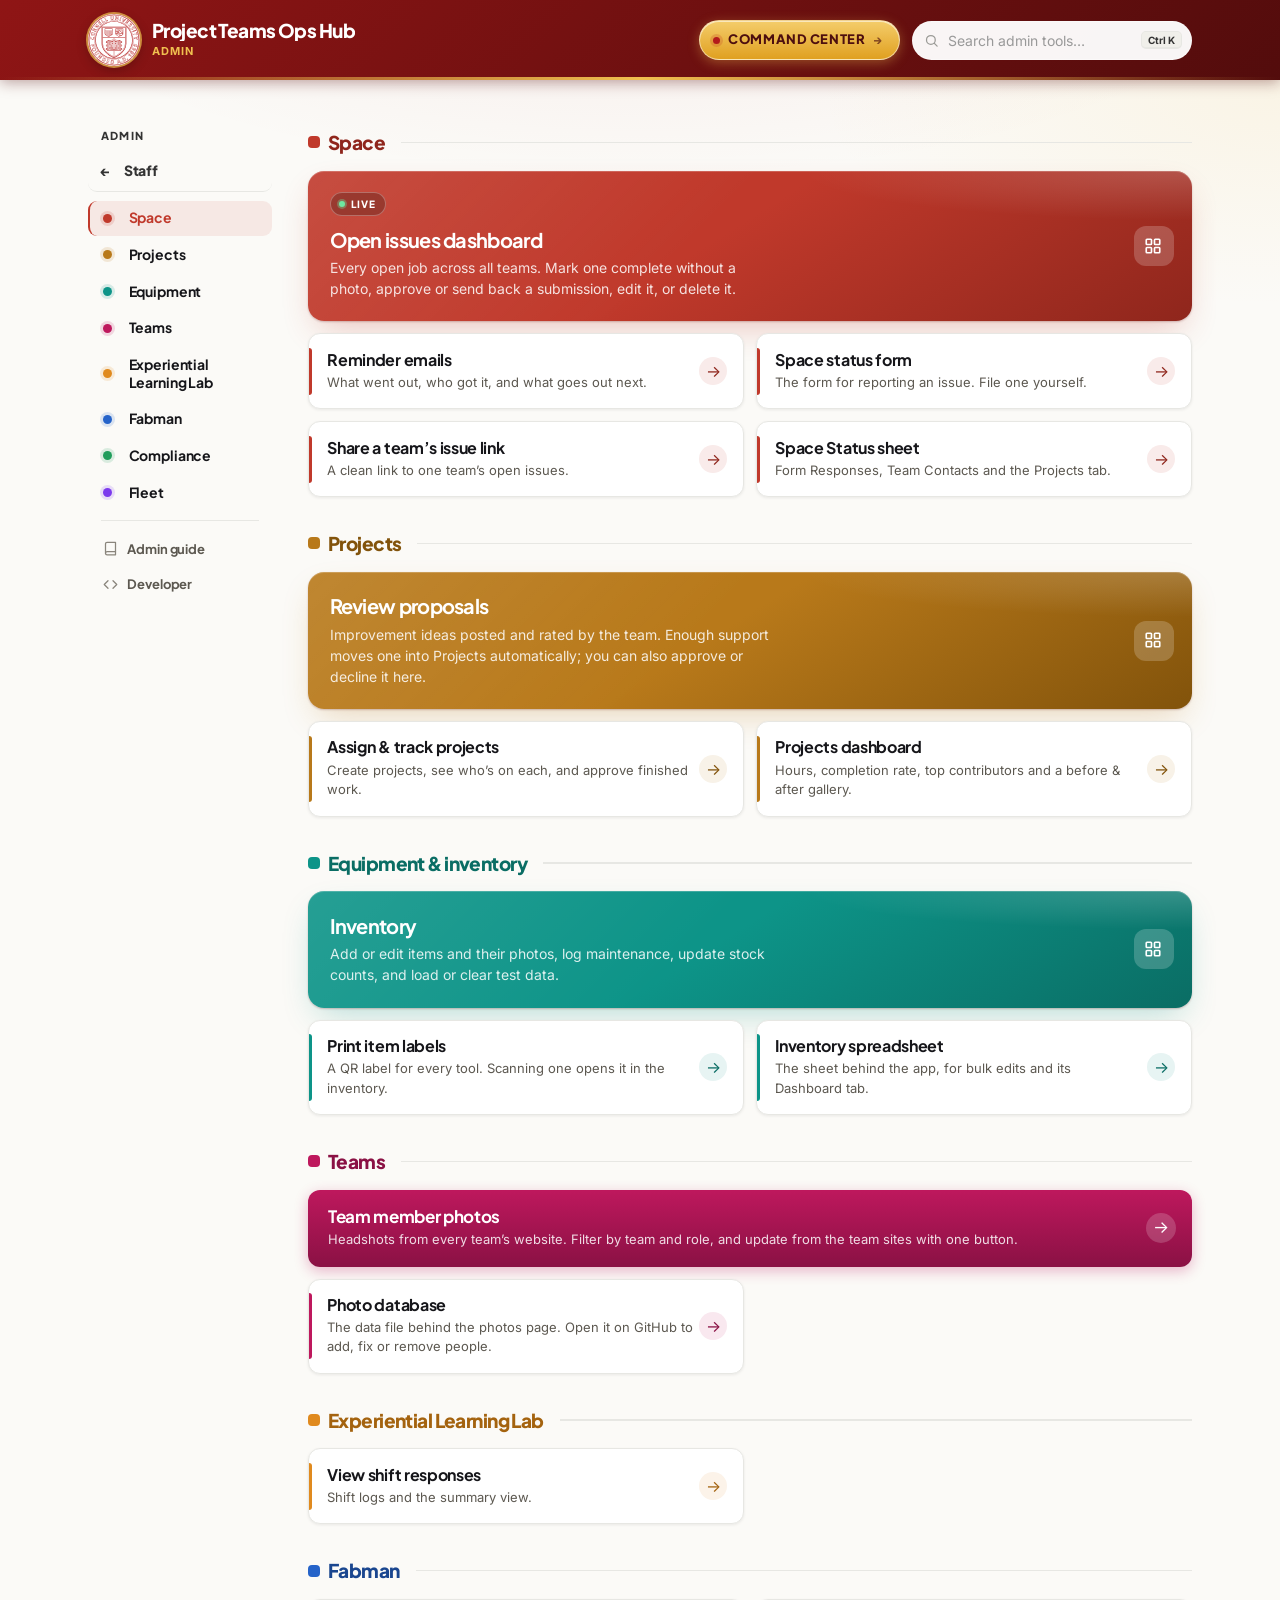
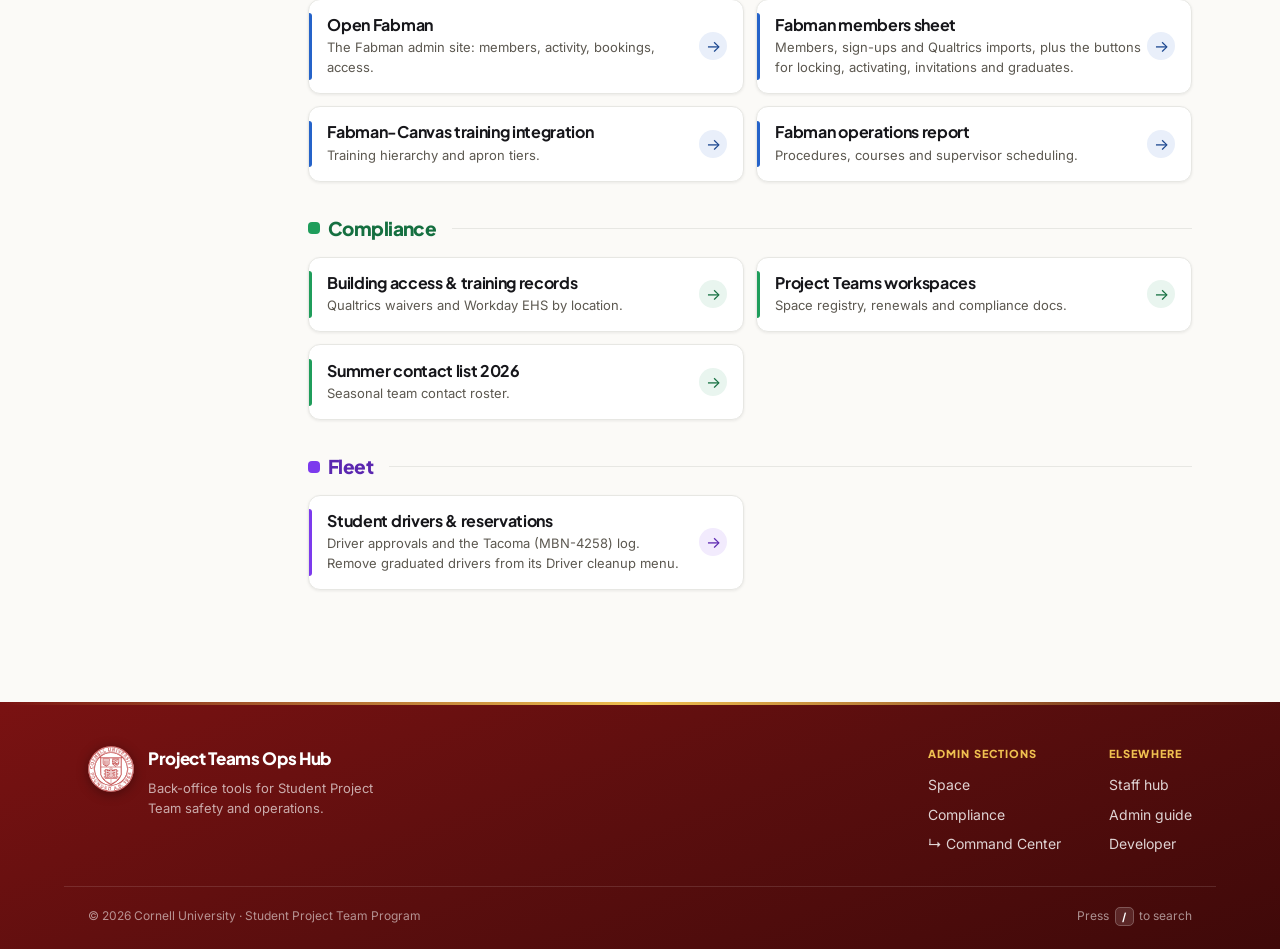
==== commit aafc9524: "Space Status: Reminder emails pop-up and Email log Noah can now see what the script emails to teams " ====
--- a/admin.html
+++ b/admin.html
@@ -84,6 +84,10 @@
               <span class="action-title">Open issues dashboard</span>
               <span class="action-sub">Every open job across all teams. Mark one complete without a photo, approve or send back a submission, edit it, or delete it.</span>
             </button>
+            <button type="button" class="action" id="emails-open" data-keywords="reminder emails sent log outbox who got what recipients next run notices teams still getting reminders after completing flagged failed">
+              <span class="action-title">Reminder emails</span>
+              <span class="action-sub">What went out, who got it, and what goes out next.</span>
+            </button>
             <a class="action" href="https://forms.gle/6DHYsEPonVtdALps5" target="_blank" rel="noopener" data-keywords="space status report form submit issue file new google form">
               <span class="action-title">Space status form</span>
               <span class="action-sub">The form for reporting an issue. File one yourself.</span>
@@ -153,10 +157,6 @@
         <section class="category admin-block" id="ell-admin" data-keywords="experiential learning lab ell shift responses data summary staffing">
           <h3 class="admin-label">Experiential Learning Lab</h3>
           <div class="action-group">
-            <button type="button" class="action action-dashboard" id="ell-stats-open" data-keywords="ell shift statistics charts graphs space usage busiest composites auto lab conference room activity level teams semester supplies safety">
-              <span class="action-title">Shift statistics</span>
-              <span class="action-sub">Which spaces are used most, busiest days and times, most active teams, and semester comparisons.</span>
-            </button>
             <a class="action" href="https://docs.google.com/spreadsheets/d/1yazhxA8nwYWDRSdQEN6Cc3UKKnPn6PWF_b3zAe0KoQk/edit" target="_blank" rel="noopener" data-keywords="ell shift responses data summary pivot">
               <span class="action-title">View shift responses</span>
               <span class="action-sub">Shift logs and the summary view.</span>
@@ -278,6 +278,49 @@
     </div>
   </div>
 
+  <!-- Reminder emails: a centered pop-up (issues-panel--pop) on the same open/close code as the slide-overs. -->
+  <div class="issues-panel issues-panel--pop" id="emails-panel" hidden>
+    <div class="issues-panel-backdrop" data-panel-backdrop aria-hidden="true"></div>
+    <div class="issues-panel-dialog pop" role="dialog" aria-modal="true" aria-labelledby="emails-panel-title">
+      <div class="pop-stripe" aria-hidden="true"></div>
+      <header class="pop-head">
+        <div class="pop-head-text">
+          <p class="pop-eyebrow">Space Status</p>
+          <h2 class="pop-title" id="emails-panel-title">Reminder emails</h2>
+          <p class="pop-sub">What went out, who got it, and what goes out next.</p>
+        </div>
+        <div class="pop-air" aria-hidden="true">
+          <svg class="pop-trail" viewBox="0 0 160 60" preserveAspectRatio="none"><path d="M2 54 C 52 54, 88 30, 148 12" fill="none" stroke="currentColor" stroke-width="1.6" stroke-dasharray="2 7" stroke-linecap="round"></path></svg>
+          <svg class="pop-plane" viewBox="0 0 24 24" fill="none" stroke="currentColor" stroke-width="1.8" stroke-linecap="round" stroke-linejoin="round"><path d="M22 2 11 13"></path><path d="M22 2 15 22l-4-9-9-4 20-7z"></path></svg>
+        </div>
+        <div class="pop-actions">
+          <a class="pop-btn" data-panel-ext href="#" target="_blank" rel="noopener">
+            <svg width="15" height="15" viewBox="0 0 24 24" fill="none" stroke="currentColor" stroke-width="2.2" stroke-linecap="round" stroke-linejoin="round" aria-hidden="true"><path d="M18 13v6a2 2 0 0 1-2 2H5a2 2 0 0 1-2-2V8a2 2 0 0 1 2-2h6"></path><polyline points="15 3 21 3 21 9"></polyline><line x1="10" y1="14" x2="21" y2="3"></line></svg>
+            <span>Full page</span>
+          </a>
+          <button type="button" class="pop-btn pop-btn--close" data-panel-close aria-label="Close reminder emails">
+            <svg width="17" height="17" viewBox="0 0 24 24" fill="none" stroke="currentColor" stroke-width="2.4" stroke-linecap="round" aria-hidden="true"><line x1="18" y1="6" x2="6" y2="18"></line><line x1="6" y1="6" x2="18" y2="18"></line></svg>
+          </button>
+        </div>
+      </header>
+      <div class="issues-embed-body is-loading" data-panel-body>
+        <div class="issues-loading pop-loading" role="status" aria-live="polite">
+          <div class="pop-flight" aria-hidden="true">
+            <svg viewBox="0 0 24 24" fill="none" stroke="currentColor" stroke-width="1.8" stroke-linecap="round" stroke-linejoin="round"><path d="M22 2 11 13"></path><path d="M22 2 15 22l-4-9-9-4 20-7z"></path></svg>
+          </div>
+          <p class="issues-loading-text">Collecting the emails…</p>
+          <p class="issues-loading-hint">Reading the email log and working out the next run</p>
+          <div class="pop-skel" aria-hidden="true"><span></span><span></span><span></span><span></span></div>
+        </div>
+        <iframe data-panel-frame class="issues-frame" title="Reminder emails"></iframe>
+      </div>
+      <p class="issues-fallback" data-panel-fallback hidden>
+        The emails could not load here.
+        <a class="issues-panel-btn issues-panel-btn--primary issues-panel-btn--inline" data-panel-fallback-link href="#" target="_blank" rel="noopener">Open in a new tab</a>
+      </p>
+    </div>
+  </div>
+
   <div class="issues-panel" id="proposals-panel" hidden>
     <div class="issues-panel-backdrop" data-panel-backdrop aria-hidden="true"></div>
     <div class="issues-panel-dialog" role="dialog" aria-modal="true" aria-labelledby="proposals-panel-title">
@@ -362,47 +405,6 @@
     </div>
   </div>
 
-  <div class="issues-panel" id="ell-stats-panel" hidden>
-    <div class="issues-panel-backdrop" data-panel-backdrop aria-hidden="true"></div>
-    <div class="issues-panel-dialog" role="dialog" aria-modal="true" aria-labelledby="ell-stats-panel-title">
-      <div class="issues-panel-accent" aria-hidden="true"></div>
-      <header class="issues-panel-head">
-        <div class="issues-panel-brand">
-          <img src="assets/cornell-seal.svg" alt="" class="issues-panel-seal" aria-hidden="true">
-          <div>
-            <p class="issues-panel-eyebrow">Experiential Learning Lab</p>
-            <h2 class="issues-panel-title" id="ell-stats-panel-title">Shift statistics</h2>
-          </div>
-        </div>
-        <div class="issues-panel-actions">
-          <a class="issues-panel-btn issues-panel-btn--secondary" data-panel-ext href="ell-stats.html" target="_blank" rel="noopener" aria-label="Open full page">
-            <svg width="16" height="16" viewBox="0 0 24 24" fill="none" stroke="currentColor" stroke-width="2.2" stroke-linecap="round" stroke-linejoin="round" aria-hidden="true"><path d="M18 13v6a2 2 0 0 1-2 2H5a2 2 0 0 1-2-2V8a2 2 0 0 1 2-2h6"></path><polyline points="15 3 21 3 21 9"></polyline><line x1="10" y1="14" x2="21" y2="3"></line></svg>
-            Open full page
-          </a>
-          <button type="button" class="issues-panel-btn issues-panel-btn--close" data-panel-close aria-label="Close shift statistics">
-            <svg width="18" height="18" viewBox="0 0 24 24" fill="none" stroke="currentColor" stroke-width="2.2" stroke-linecap="round" aria-hidden="true"><line x1="18" y1="6" x2="6" y2="18"></line><line x1="6" y1="6" x2="18" y2="18"></line></svg>
-          </button>
-        </div>
-      </header>
-      <div class="issues-embed-body is-loading" data-panel-body>
-        <div class="issues-loading" role="status" aria-live="polite">
-          <div class="issues-loading-mark" aria-hidden="true"></div>
-          <p class="issues-loading-text">Loading shift statistics…</p>
-          <p class="issues-loading-hint">Reading ELL shift responses from Google Sheets</p>
-          <div class="issues-loading-cards" aria-hidden="true">
-            <div class="issues-skeleton-card"></div>
-            <div class="issues-skeleton-card issues-skeleton-card--short"></div>
-          </div>
-        </div>
-        <iframe data-panel-frame class="issues-frame" title="ELL shift statistics"></iframe>
-      </div>
-      <p class="issues-fallback" data-panel-fallback hidden>
-        Could not load the statistics here.
-        <a class="issues-panel-btn issues-panel-btn--primary issues-panel-btn--inline" data-panel-fallback-link href="ell-stats.html" target="_blank" rel="noopener">Open in a new tab</a>
-      </p>
-    </div>
-  </div>
-
   <footer class="app-footer">
     <div class="footer-inner">
       <div class="footer-brand">
--- a/styles.css
+++ b/styles.css
@@ -1865,6 +1865,234 @@
     font-size: 0;
     gap: 0;
   }
+}
+
+/* Reminder emails: a centered pop-up. Same markup contract and open/close code as the
+   slide-over above (createSlideOver in app.js); the issues-panel--pop class only
+   changes the look. Add the class to another panel to give it the same treatment. */
+
+.issues-panel--pop {
+  align-items: center;
+  justify-content: center;
+  padding: clamp(.75rem, 3vw, 2rem);
+}
+
+.issues-panel--pop .issues-panel-backdrop {
+  background: rgba(12, 10, 9, 0.7);
+  -webkit-backdrop-filter: blur(10px) saturate(1.15);
+  backdrop-filter: blur(10px) saturate(1.15);
+}
+
+.issues-panel--pop .issues-panel-dialog {
+  max-width: 62rem;
+  height: min(54rem, 100%);
+  border-radius: 20px;
+  background: #fffdf9;
+  box-shadow: 0 40px 110px rgba(0, 0, 0, 0.5), 0 0 0 1px rgba(255, 255, 255, 0.08);
+  opacity: 0;
+  transform: translateY(26px) scale(.95);
+  transition: transform .26s ease-in, opacity .2s ease-in;
+}
+
+/* Opens with a small overshoot; closes faster than it opens. */
+.issues-panel--pop.is-open .issues-panel-dialog {
+  opacity: 1;
+  transform: none;
+  transition: transform .55s cubic-bezier(.2, 1.25, .3, 1), opacity .22s ease-out;
+}
+
+/* Airmail edge. It runs while the emails load and stops when they are in. */
+.pop-stripe {
+  flex-shrink: 0;
+  width: calc(100% + 50px);
+  height: 7px;
+  background: repeating-linear-gradient(-45deg, var(--red) 0 12px, #fffdf9 12px 17px, var(--gold) 17px 29px, #fffdf9 29px 34px);
+}
+.pop:has(.issues-embed-body.is-loading) .pop-stripe { animation: pop-march .8s linear infinite; }
+/* One stripe period: 34px along the gradient is 48.08px along the edge. */
+@keyframes pop-march { to { transform: translateX(-48.08px); } }
+
+.pop-head {
+  position: relative;
+  flex-shrink: 0;
+  display: flex;
+  align-items: flex-start;
+  justify-content: space-between;
+  gap: 1rem;
+  padding: 1.35rem 1.5rem 1.3rem;
+  background: #14110e;
+  color: #fff;
+  overflow: hidden;
+}
+
+.pop-head-text { position: relative; z-index: 1; min-width: 0; }
+
+.pop-eyebrow {
+  font-family: var(--font-display);
+  font-size: .6875rem;
+  font-weight: 800;
+  letter-spacing: .18em;
+  text-transform: uppercase;
+  color: var(--gold);
+}
+
+.pop-title {
+  margin-top: .45rem;
+  font-family: var(--font-display);
+  font-size: clamp(1.6rem, 4vw, 2.4rem);
+  font-weight: 800;
+  letter-spacing: -0.045em;
+  line-height: 1;
+  color: #fff;
+}
+
+.pop-sub { margin-top: .55rem; font-size: .9rem; line-height: 1.45; color: #fff; }
+
+/* The heading comes in line by line once the pop-up is open. */
+.pop-eyebrow, .pop-title, .pop-sub { opacity: 0; transform: translateY(10px); }
+.issues-panel--pop.is-open .pop-eyebrow,
+.issues-panel--pop.is-open .pop-title,
+.issues-panel--pop.is-open .pop-sub {
+  opacity: 1;
+  transform: none;
+  transition: opacity .4s ease-out .12s, transform .5s cubic-bezier(.2, .8, .3, 1) .12s;
+}
+.issues-panel--pop.is-open .pop-title { transition-delay: .2s; }
+.issues-panel--pop.is-open .pop-sub { transition-delay: .28s; }
+
+/* A paper plane flies in along a dotted trail. Decoration only. */
+.pop-air {
+  position: absolute;
+  right: 11.5rem;
+  bottom: .7rem;
+  width: 10rem;
+  height: 3.75rem;
+  color: var(--gold);
+  pointer-events: none;
+}
+.pop-trail { position: absolute; inset: 0; width: 100%; height: 100%; clip-path: inset(0 100% 0 0); }
+.pop-plane {
+  position: absolute;
+  top: -.2rem;
+  right: -.35rem;
+  width: 1.7rem;
+  height: 1.7rem;
+  opacity: 0;
+  transform: translate(-9rem, 2.6rem) rotate(14deg);
+}
+.issues-panel--pop.is-open .pop-trail {
+  clip-path: inset(0 0 0 0);
+  transition: clip-path .9s cubic-bezier(.3, .6, .2, 1) .2s;
+}
+.issues-panel--pop.is-open .pop-plane {
+  opacity: 1;
+  transform: none;
+  transition: transform .9s cubic-bezier(.3, .6, .2, 1) .2s, opacity .25s ease-out .2s;
+}
+
+.pop-actions { position: relative; z-index: 1; display: flex; align-items: center; gap: .5rem; flex-shrink: 0; }
+
+.pop-btn {
+  display: inline-flex;
+  align-items: center;
+  justify-content: center;
+  gap: .45rem;
+  height: 2.3rem;
+  padding: 0 .95rem;
+  border: 1.5px solid rgba(255, 255, 255, 0.38);
+  border-radius: 999px;
+  background: transparent;
+  color: #fff;
+  font-family: var(--font-display);
+  font-size: .78rem;
+  font-weight: 700;
+  letter-spacing: -0.01em;
+  line-height: 1;
+  text-decoration: none;
+  cursor: pointer;
+  transition: background .16s ease, color .16s ease, border-color .16s ease, transform .25s cubic-bezier(.2, .8, .3, 1);
+}
+.pop-btn:hover { background: #fff; border-color: #fff; color: #14110e; }
+.pop-btn:focus-visible { outline: 2px solid var(--gold); outline-offset: 2px; }
+.pop-btn--close { width: 2.3rem; padding: 0; }
+.pop-btn--close:hover { transform: rotate(90deg); }
+
+.issues-panel--pop .issues-embed-body,
+.issues-panel--pop .issues-frame { background: #fffdf9; }
+
+.issues-panel--pop .issues-loading { padding-top: 3rem; background: #fffdf9; }
+
+/* Loading: a plane crossing a dotted line, over ruled rows like the list to come. */
+.pop-flight {
+  position: relative;
+  width: min(19rem, 80%);
+  height: 3rem;
+  margin-bottom: .6rem;
+  border-bottom: 1.5px dashed rgba(20, 17, 14, 0.3);
+  color: var(--red);
+  overflow: hidden;
+}
+.pop-flight svg {
+  position: absolute;
+  left: 0;
+  bottom: .55rem;
+  width: 1.9rem;
+  height: 1.9rem;
+  animation: pop-fly 2.4s cubic-bezier(.45, .05, .55, .95) infinite;
+}
+@keyframes pop-fly {
+  0% { left: -12%; transform: translateY(6px) rotate(8deg); opacity: 0; }
+  14% { opacity: 1; }
+  50% { transform: translateY(-9px) rotate(-6deg); }
+  86% { opacity: 1; }
+  100% { left: 104%; transform: translateY(5px) rotate(10deg); opacity: 0; }
+}
+
+.pop-skel { width: min(36rem, 100%); margin-top: 2rem; }
+.pop-skel span {
+  display: block;
+  height: 3.5rem;
+  border-top: 1px solid rgba(20, 17, 14, 0.14);
+  background: linear-gradient(90deg, rgba(20, 17, 14, 0) 0%, rgba(20, 17, 14, 0.06) 50%, rgba(20, 17, 14, 0) 100%);
+  background-size: 200% 100%;
+  animation: issues-shimmer 1.4s ease-in-out infinite;
+}
+.pop-skel span:nth-child(2) { animation-delay: .12s; }
+.pop-skel span:nth-child(3) { animation-delay: .24s; }
+.pop-skel span:nth-child(4) { animation-delay: .36s; }
+
+@media (max-width: 820px) {
+  .pop-air { display: none; }
+}
+
+/* Phones: a sheet that rises from the bottom edge. */
+@media (max-width: 640px) {
+  .issues-panel--pop { align-items: flex-end; padding: 0; }
+  .issues-panel--pop .issues-panel-dialog {
+    max-width: none;
+    height: 94%;
+    border-radius: 18px 18px 0 0;
+    opacity: 1;
+    transform: translateY(100%);
+  }
+  .issues-panel--pop.is-open .issues-panel-dialog { transition: transform .42s cubic-bezier(.22, 1, .36, 1); }
+  .pop-head { padding: 1.1rem 1rem 1rem; }
+  .pop-sub { font-size: .84rem; }
+  .pop-btn:not(.pop-btn--close) { width: 2.3rem; padding: 0; }
+  .pop-btn:not(.pop-btn--close) span { display: none; }
+}
+
+@media (prefers-reduced-motion: reduce) {
+  .issues-panel--pop .issues-panel-dialog,
+  .issues-panel--pop.is-open .issues-panel-dialog,
+  .issues-panel--pop.is-open .pop-eyebrow,
+  .issues-panel--pop.is-open .pop-title,
+  .issues-panel--pop.is-open .pop-sub,
+  .issues-panel--pop.is-open .pop-trail,
+  .issues-panel--pop.is-open .pop-plane,
+  .pop-btn { transition: none; }
+  .pop-stripe, .pop-flight svg, .pop-skel span { animation: none !important; }
+  .pop-flight svg { left: 45%; }
 }
 
 /* Team self-service: see your open issues */
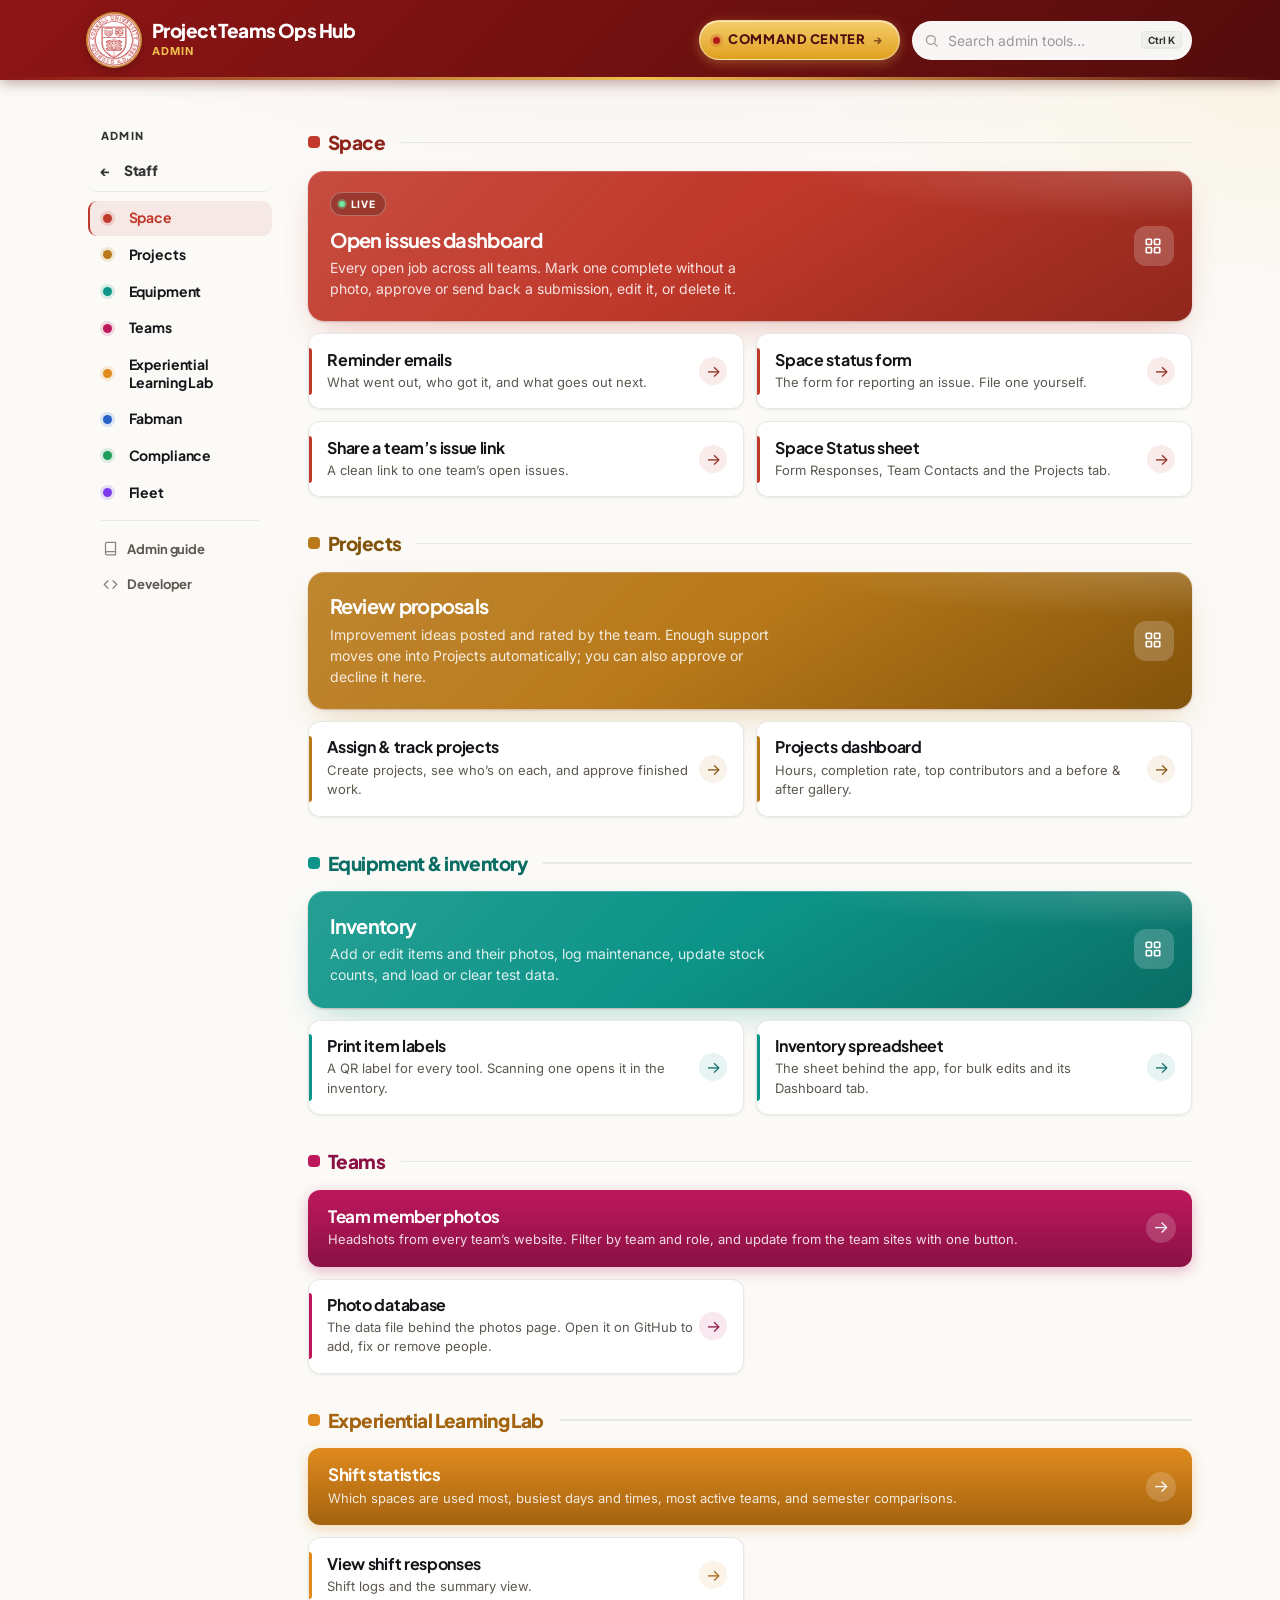
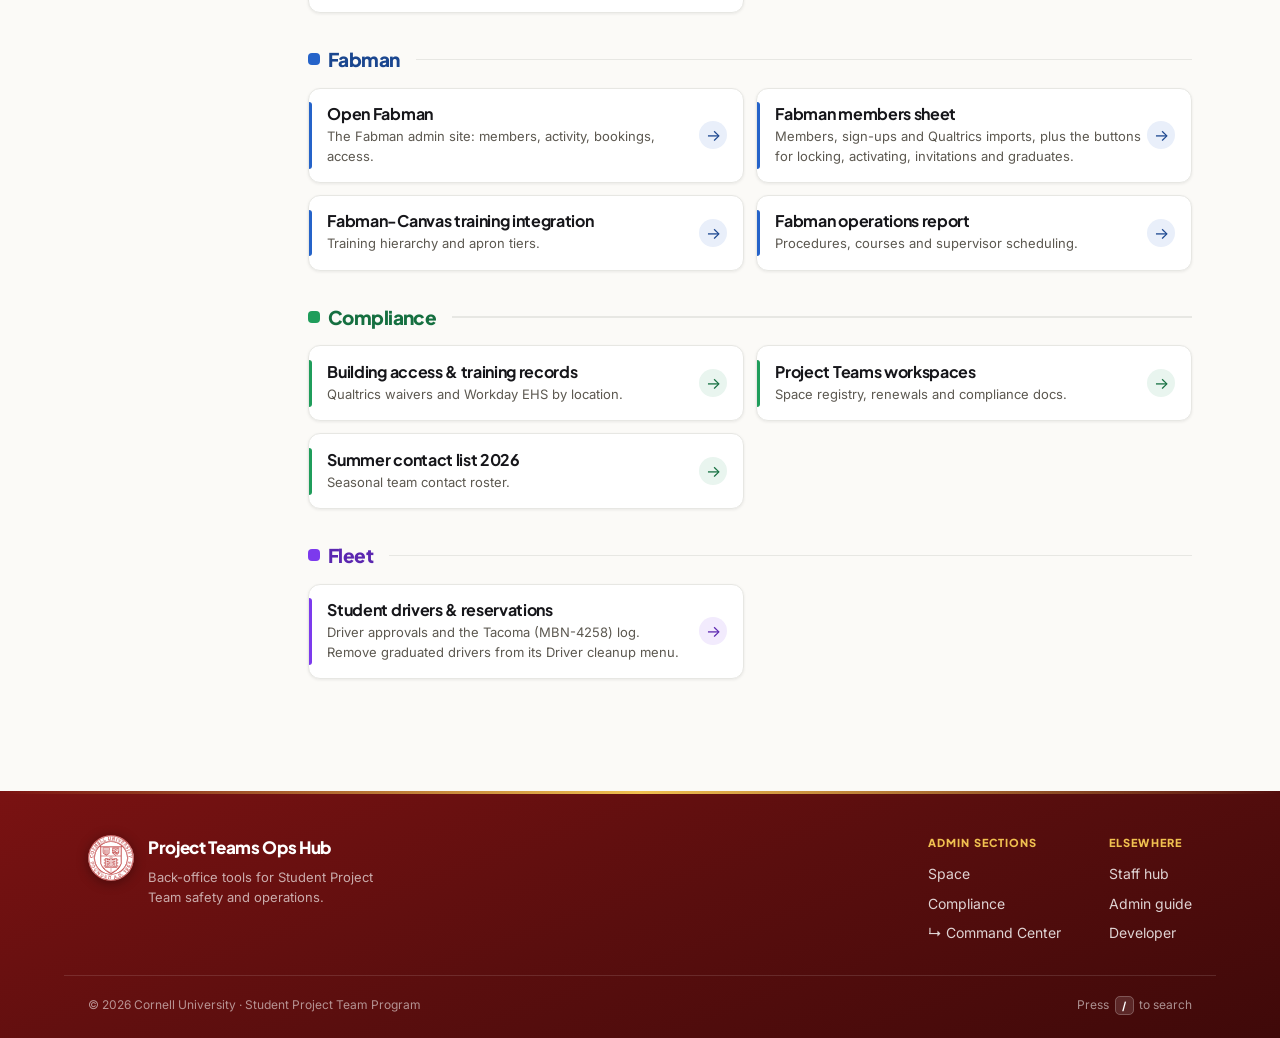
==== commit 88888e0d: "Merge branch 'reminder-emails'" ====
--- a/admin.html
+++ b/admin.html
@@ -157,6 +157,10 @@
         <section class="category admin-block" id="ell-admin" data-keywords="experiential learning lab ell shift responses data summary staffing">
           <h3 class="admin-label">Experiential Learning Lab</h3>
           <div class="action-group">
+            <button type="button" class="action action-dashboard" id="ell-stats-open" data-keywords="ell shift statistics charts graphs space usage busiest composites auto lab conference room activity level teams semester supplies safety">
+              <span class="action-title">Shift statistics</span>
+              <span class="action-sub">Which spaces are used most, busiest days and times, most active teams, and semester comparisons.</span>
+            </button>
             <a class="action" href="https://docs.google.com/spreadsheets/d/1yazhxA8nwYWDRSdQEN6Cc3UKKnPn6PWF_b3zAe0KoQk/edit" target="_blank" rel="noopener" data-keywords="ell shift responses data summary pivot">
               <span class="action-title">View shift responses</span>
               <span class="action-sub">Shift logs and the summary view.</span>
@@ -405,6 +409,47 @@
     </div>
   </div>
 
+  <div class="issues-panel" id="ell-stats-panel" hidden>
+    <div class="issues-panel-backdrop" data-panel-backdrop aria-hidden="true"></div>
+    <div class="issues-panel-dialog" role="dialog" aria-modal="true" aria-labelledby="ell-stats-panel-title">
+      <div class="issues-panel-accent" aria-hidden="true"></div>
+      <header class="issues-panel-head">
+        <div class="issues-panel-brand">
+          <img src="assets/cornell-seal.svg" alt="" class="issues-panel-seal" aria-hidden="true">
+          <div>
+            <p class="issues-panel-eyebrow">Experiential Learning Lab</p>
+            <h2 class="issues-panel-title" id="ell-stats-panel-title">Shift statistics</h2>
+          </div>
+        </div>
+        <div class="issues-panel-actions">
+          <a class="issues-panel-btn issues-panel-btn--secondary" data-panel-ext href="ell-stats.html" target="_blank" rel="noopener" aria-label="Open full page">
+            <svg width="16" height="16" viewBox="0 0 24 24" fill="none" stroke="currentColor" stroke-width="2.2" stroke-linecap="round" stroke-linejoin="round" aria-hidden="true"><path d="M18 13v6a2 2 0 0 1-2 2H5a2 2 0 0 1-2-2V8a2 2 0 0 1 2-2h6"></path><polyline points="15 3 21 3 21 9"></polyline><line x1="10" y1="14" x2="21" y2="3"></line></svg>
+            Open full page
+          </a>
+          <button type="button" class="issues-panel-btn issues-panel-btn--close" data-panel-close aria-label="Close shift statistics">
+            <svg width="18" height="18" viewBox="0 0 24 24" fill="none" stroke="currentColor" stroke-width="2.2" stroke-linecap="round" aria-hidden="true"><line x1="18" y1="6" x2="6" y2="18"></line><line x1="6" y1="6" x2="18" y2="18"></line></svg>
+          </button>
+        </div>
+      </header>
+      <div class="issues-embed-body is-loading" data-panel-body>
+        <div class="issues-loading" role="status" aria-live="polite">
+          <div class="issues-loading-mark" aria-hidden="true"></div>
+          <p class="issues-loading-text">Loading shift statistics…</p>
+          <p class="issues-loading-hint">Reading ELL shift responses from Google Sheets</p>
+          <div class="issues-loading-cards" aria-hidden="true">
+            <div class="issues-skeleton-card"></div>
+            <div class="issues-skeleton-card issues-skeleton-card--short"></div>
+          </div>
+        </div>
+        <iframe data-panel-frame class="issues-frame" title="ELL shift statistics"></iframe>
+      </div>
+      <p class="issues-fallback" data-panel-fallback hidden>
+        Could not load the statistics here.
+        <a class="issues-panel-btn issues-panel-btn--primary issues-panel-btn--inline" data-panel-fallback-link href="ell-stats.html" target="_blank" rel="noopener">Open in a new tab</a>
+      </p>
+    </div>
+  </div>
+
   <footer class="app-footer">
     <div class="footer-inner">
       <div class="footer-brand">
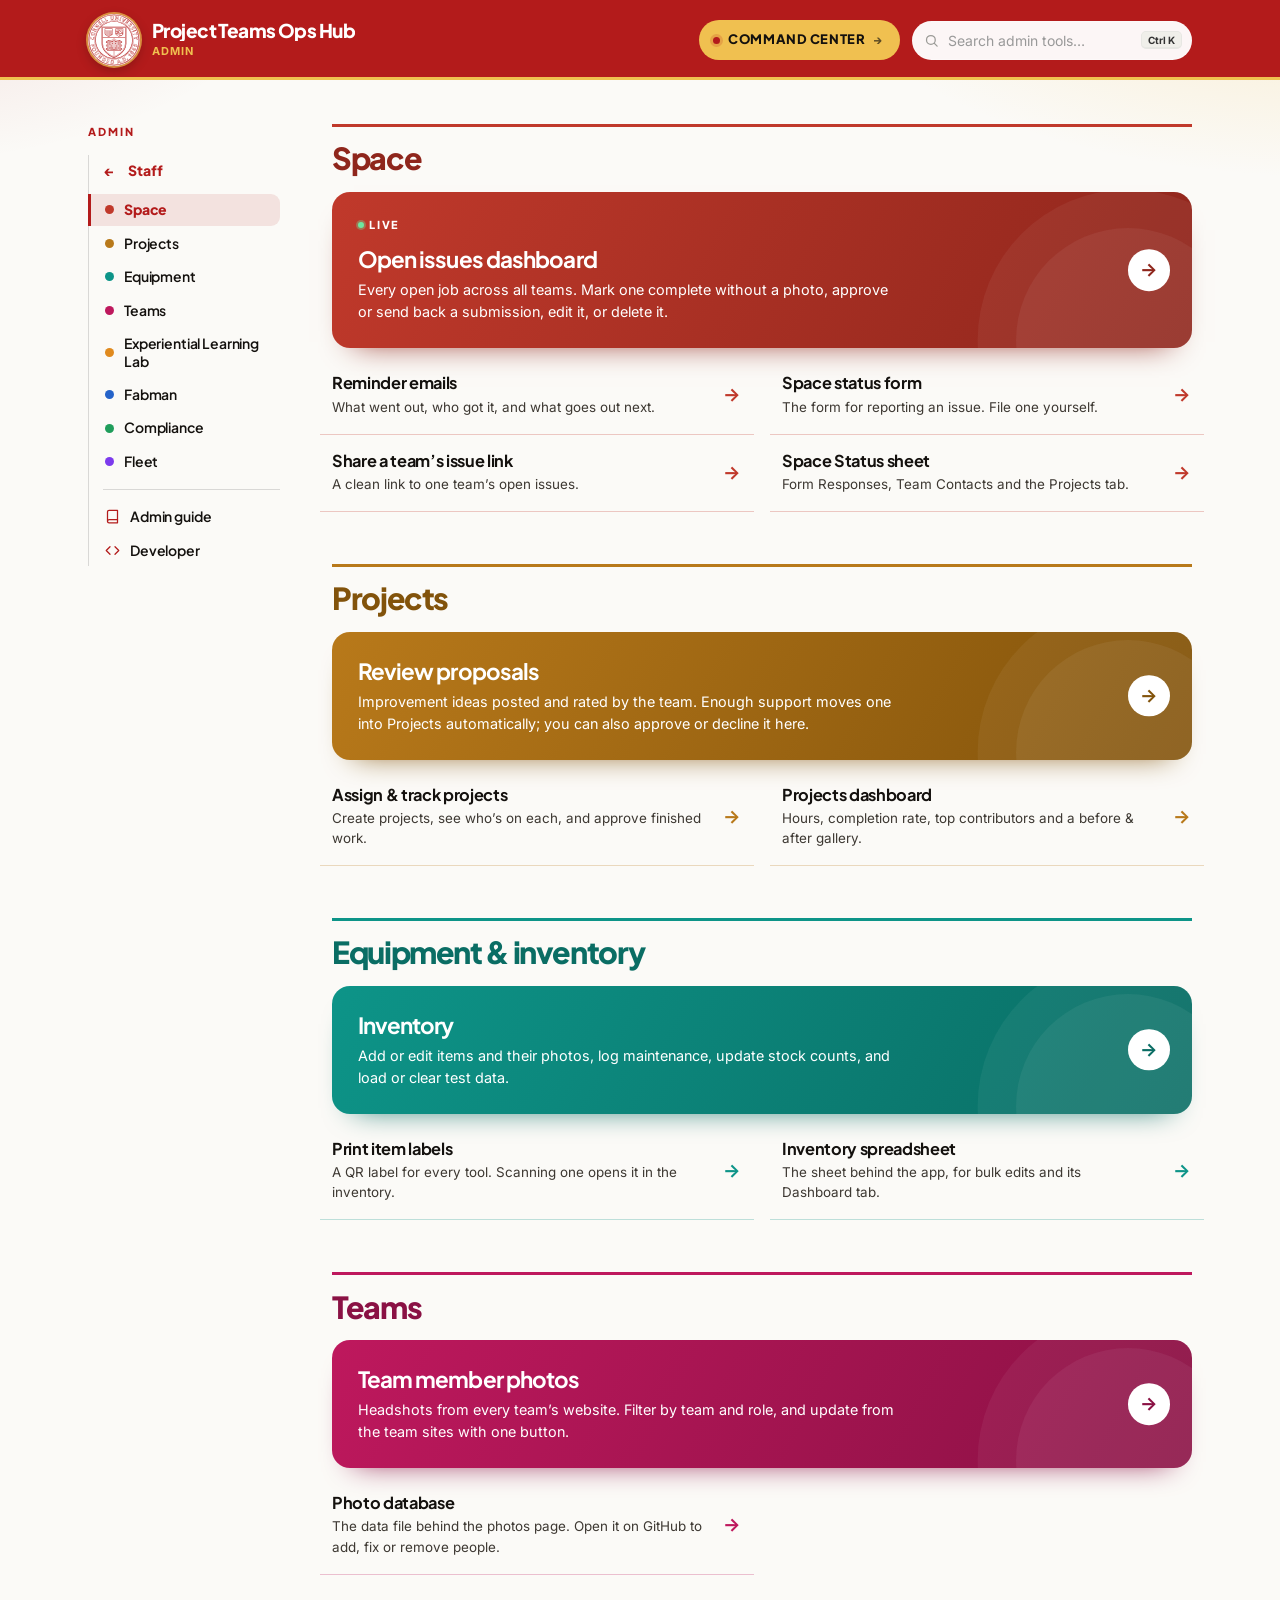
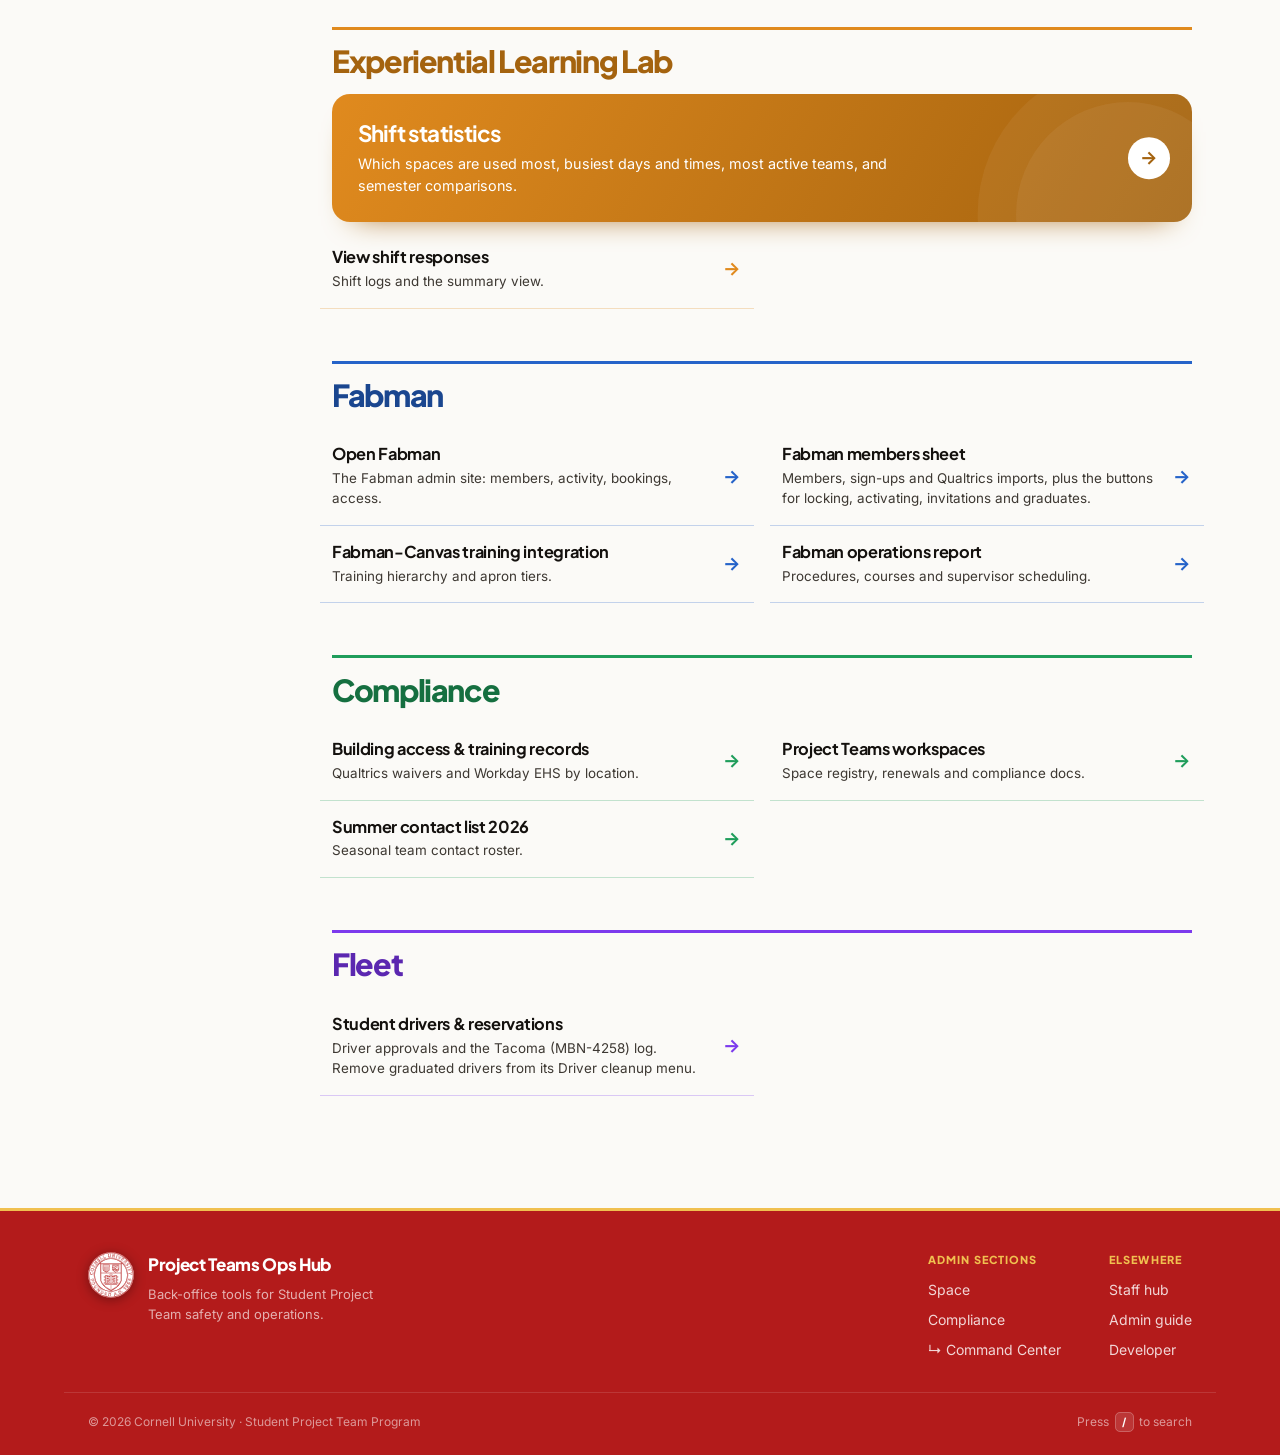
==== commit d04e1de8: "Refresh the admin, home, team and issues pages; cancel reminders Look - Admin and developer pages: C" ====
--- a/admin.html
+++ b/admin.html
@@ -17,7 +17,7 @@
   <noscript><link rel="stylesheet" href="https://fonts.googleapis.com/css2?family=Inter:wght@400;500;600&family=Plus+Jakarta+Sans:wght@600;700;800&display=swap"></noscript>
   <link rel="stylesheet" href="styles.css">
 </head>
-<body>
+<body class="admin-ui">
 
 <div class="app-shell">
   <header class="app-header">
--- a/styles.css
+++ b/styles.css
@@ -3151,3 +3151,575 @@
 .back-to-admin span { transition: transform .2s ease; }
 .back-to-admin:hover { text-decoration: underline; text-underline-offset: 3px; }
 .back-to-admin:hover span { transform: translateX(-3px); }
+
+/* ==========================================================================
+   Admin and developer pages
+   --------------------------------------------------------------------------
+   <body class="admin-ui"> on admin.html and developer.html. Every rule here is
+   scoped to that class, so the staff page keeps its own styling.
+   Flat, and led by color: Cornell red mastheads, and each section in its own
+   color (--cat and --cat-deep, set per section above) for its heading, its
+   main tool, its rules and its arrows. No cards and no drop shadows on links.
+   ========================================================================== */
+
+.admin-ui {
+  --ink: #14110e;
+  --ink-2: #3d3832;
+  --hair: rgba(20, 17, 14, 0.14);
+  /* Masthead fill: solid Cornell red. Page header, footer and panel heads. */
+  --mast: var(--red);
+  background-image:
+    radial-gradient(54rem 26rem at 104% -5rem, rgba(240, 192, 80, 0.3), transparent 62%),
+    radial-gradient(46rem 24rem at -10% -4rem, rgba(179, 27, 27, 0.14), transparent 60%);
+}
+
+.admin-ui .app-header { background: var(--mast); box-shadow: none; }
+.admin-ui .app-header::after { height: 3px; background: var(--gold); }
+.admin-ui .cmd-link { border-color: transparent; background: var(--gold); box-shadow: none; color: var(--ink); }
+.admin-ui .cmd-link:hover { background: #fff; box-shadow: none; filter: none; }
+.admin-ui .app-footer { background: var(--mast); }
+.admin-ui .app-footer::before { height: 3px; background: var(--gold); }
+
+.admin-ui .page-main { padding-top: 2.75rem; }
+.admin-ui .admin-list { gap: 3.25rem; }
+
+/* Section list (desktop). The phone layout keeps its chip bar; see below. */
+@media (min-width: 721px) {
+  .admin-ui .admin-layout { grid-template-columns: 12rem minmax(0, 1fr); gap: 3.25rem; }
+
+  .admin-ui .admin-side-label { margin-bottom: .9rem; padding: 0; letter-spacing: .18em; color: var(--red); }
+
+  .admin-ui .admin-nav { gap: .1rem; border-left: 1px solid var(--hair); }
+  .admin-ui .admin-nav a {
+    gap: .6rem;
+    margin-left: -1px;
+    padding: .45rem .7rem .45rem .9rem;
+    border-left: 3px solid transparent;
+    border-radius: 0 9px 9px 0;
+    background: none;
+    font-size: .875rem;
+    font-weight: 600;
+    color: var(--ink);
+  }
+  .admin-ui .admin-nav a:hover { background: color-mix(in srgb, var(--red) 7%, transparent); color: var(--red); }
+  /* The open section is marked in Cornell red. Section colors stay on the dots. */
+  .admin-ui .admin-nav a.active {
+    border-left-color: var(--red);
+    background: color-mix(in srgb, var(--red) 10%, transparent);
+    font-weight: 800;
+    color: var(--red);
+  }
+  .admin-ui .admin-nav a.admin-nav-back {
+    margin-bottom: .35rem;
+    padding-bottom: .45rem;
+    border-bottom: 0;
+    border-radius: 0 9px 9px 0;
+    font-weight: 800;
+    color: var(--red);
+  }
+  .admin-ui .admin-nav a.admin-nav-back:hover { background: color-mix(in srgb, var(--red) 8%, transparent); color: var(--red-dark); }
+  .admin-ui .admin-nav-sep { margin: .6rem 0 .6rem .9rem; background: var(--hair); }
+}
+
+.admin-ui .admin-nav .dot { width: 9px; height: 9px; margin-right: 0; border-radius: 50%; box-shadow: none; }
+.admin-ui .admin-nav a.admin-nav-extra { font-weight: 600; color: var(--ink); }
+.admin-ui .admin-nav a.admin-nav-extra svg { color: var(--red); }
+.admin-ui .admin-nav a.admin-nav-extra:hover,
+.admin-ui .admin-nav a.admin-nav-extra:hover svg { color: var(--red); }
+
+/* Section heading: large, in the section's color, under a rule of that color. */
+.admin-ui .admin-label {
+  display: block;
+  margin-bottom: 1.1rem;
+  padding-top: .95rem;
+  border-top: 3px solid var(--cat, var(--ink));
+  font-size: clamp(1.5rem, 2.6vw, 1.9rem);
+  letter-spacing: -0.045em;
+  line-height: 1.05;
+  color: var(--cat-deep, var(--ink));
+}
+.admin-ui .admin-label::before,
+.admin-ui .admin-label::after { content: none; }
+.admin-ui .admin-block-intro { color: var(--ink-2); }
+
+.admin-ui #admin .action-group { gap: 0 2.5rem; }
+
+/* Links: a ruled list, two to a row. The rule and the arrow carry the section
+   color. Each row reaches .75rem past its text on both sides, so the hover tint
+   has room while the text stays flush with the heading. */
+.admin-ui #admin .action:not(.action-dashboard) {
+  width: calc(100% + 1.5rem);
+  margin: 0 -.75rem;
+  padding: 1rem 3.1rem 1.05rem .75rem;
+  border: 0;
+  border-bottom: 1px solid color-mix(in srgb, var(--cat, var(--ink)) 26%, transparent);
+  border-radius: 0;
+  background: none;
+  box-shadow: none;
+  color: var(--ink);
+}
+.admin-ui #admin .action:not(.action-dashboard)::before { content: none; }
+.admin-ui #admin .action:not(.action-dashboard) .action-title {
+  font-size: 1.02rem;
+  color: var(--ink);
+  transition: color .15s ease;
+}
+.admin-ui #admin .action:not(.action-dashboard) .action-sub { font-size: .84rem; color: var(--ink-2); }
+.admin-ui #admin .action:not(.action-dashboard)::after {
+  right: .85rem;
+  width: auto;
+  height: auto;
+  border-radius: 0;
+  background: none;
+  font-size: 1.15rem;
+  font-weight: 700;
+  color: var(--cat, var(--ink));
+}
+.admin-ui #admin .action:not(.action-dashboard):hover {
+  transform: none;
+  border-bottom-color: transparent;
+  border-radius: 12px;
+  background: color-mix(in srgb, var(--cat, var(--red)) 10%, transparent);
+  box-shadow: none;
+}
+.admin-ui #admin .action:not(.action-dashboard):hover .action-title { color: var(--cat-deep, var(--red)); }
+.admin-ui #admin .action:not(.action-dashboard):hover::after {
+  background: none;
+  color: var(--cat-deep, var(--red));
+  transform: translateY(-50%) translateX(4px);
+}
+.admin-ui #admin .action:not(.action-dashboard):active { transform: none; }
+
+/* The section's main tool: one block filled with the section color. */
+.admin-ui #admin .action-dashboard {
+  margin-bottom: .55rem;
+  padding: 1.55rem 5rem 1.6rem 1.6rem;
+  border: 0;
+  border-radius: 18px;
+  background: linear-gradient(118deg, var(--cat, var(--red)) 0%, var(--cat-deep, var(--red-dark)) 100%);
+  box-shadow: 0 16px 30px -22px var(--cat-deep, var(--red-dark));
+  color: #fff;
+  overflow: hidden;
+}
+/* A pale disc in the corner, with a ring. It grows a little on hover. */
+.admin-ui #admin .action-dashboard::before {
+  content: '';
+  display: block;
+  position: absolute;
+  inset: auto -3rem -6.5rem auto;
+  width: 14rem;
+  height: 14rem;
+  border-radius: 50%;
+  background: rgba(255, 255, 255, 0.1);
+  box-shadow: 0 0 0 2.4rem rgba(255, 255, 255, 0.05);
+  pointer-events: none;
+  transition: transform .5s cubic-bezier(.2, .8, .3, 1);
+}
+.admin-ui #admin .action-dashboard .action-title { font-size: 1.4rem; letter-spacing: -0.04em; color: #fff; }
+.admin-ui #admin .action-dashboard .action-sub { max-width: 34rem; margin-top: .2rem; font-size: .9rem; color: #fff; }
+.admin-ui #admin .action-dashboard::after {
+  content: '\2192';
+  right: 1.4rem;
+  width: 2.6rem;
+  height: 2.6rem;
+  border: 0;
+  border-radius: 50%;
+  background: #fff;
+  font-size: 1.15rem;
+  font-weight: 700;
+  color: var(--cat-deep, var(--red-dark));
+  transform: translateY(-50%);
+}
+.admin-ui #admin .action-dashboard:hover {
+  transform: translateY(-2px);
+  box-shadow: 0 24px 34px -20px var(--cat-deep, var(--red-dark));
+  filter: saturate(1.12);
+}
+.admin-ui #admin .action-dashboard:hover::before { transform: scale(1.14); }
+.admin-ui #admin .action-dashboard:hover::after { background: #fff; transform: translateY(-50%) translateX(4px); }
+.admin-ui #admin .action-dashboard:active { transform: none; }
+
+/* Badges: plain labels. No glow, no sheen. */
+.admin-ui #admin .action-badge {
+  margin-bottom: .55rem;
+  padding: 0;
+  border: 0;
+  border-radius: 0;
+  background: none;
+  font-size: .6875rem;
+  letter-spacing: .16em;
+  color: #fff;
+}
+.admin-ui #admin .action:not(.action-dashboard) .action-badge:not(.action-badge--new) { color: var(--cat-deep, var(--ink)); }
+.admin-ui #admin .action-badge--new {
+  padding: .18rem .45rem;
+  border-radius: 4px;
+  background: var(--gold);
+  box-shadow: none;
+  color: var(--ink);
+  animation: none;
+}
+.admin-ui #admin .action-badge--new::before { display: none; }
+.admin-ui #admin .action-shine { display: none; }
+.admin-ui #admin .action.is-new:not(.action-dashboard),
+.admin-ui #admin .action.is-new:not(.action-dashboard):hover { box-shadow: none; }
+.admin-ui #admin .action-dashboard.is-new,
+.admin-ui #admin .action-dashboard.is-new:hover { box-shadow: 0 0 0 3px var(--gold), 0 16px 30px -22px var(--cat-deep, var(--red-dark)); }
+
+.admin-ui .action-note {
+  margin-top: .9rem;
+  padding: 0;
+  border: 0;
+  border-radius: 0;
+  background: none;
+  box-shadow: none;
+  color: var(--ink-2);
+}
+
+.admin-ui .no-results {
+  padding: 1.5rem 0;
+  border: 0;
+  border-top: 3px solid var(--red);
+  border-radius: 0;
+  background: none;
+  font-family: var(--font-display);
+  font-weight: 700;
+  color: var(--ink);
+  text-align: left;
+}
+
+/* Panels opened from these pages: the same red masthead as the page header. */
+.admin-ui .issues-panel-accent { display: none; }
+.admin-ui .issues-panel-head { padding: .95rem 1.25rem; border-bottom: 0; background: var(--mast); }
+.admin-ui .pop-head { background: var(--mast); }
+.admin-ui .issues-panel-seal { display: none; }
+.admin-ui .issues-panel-eyebrow { letter-spacing: .18em; color: var(--gold); }
+.admin-ui .issues-panel-title { margin-top: .2rem; font-size: 1.35rem; letter-spacing: -0.04em; color: #fff; }
+.admin-ui .issues-panel-btn--secondary,
+.admin-ui .issues-panel-btn--close {
+  border-color: rgba(255, 255, 255, 0.5);
+  border-radius: 999px;
+  background: transparent;
+  box-shadow: none;
+  color: #fff;
+}
+.admin-ui .issues-panel-btn--secondary:hover,
+.admin-ui .issues-panel-btn--close:hover {
+  border-color: #fff;
+  background: #fff;
+  box-shadow: none;
+  color: var(--red-dark);
+  transform: none;
+}
+.admin-ui .pop-btn { border-color: rgba(255, 255, 255, 0.5); }
+/* The pages inside the panels are on paper now, so the frame behind them matches. */
+.admin-ui .issues-embed-body,
+.admin-ui .issues-frame,
+.admin-ui .issues-loading { background: #fffdf9; }
+.admin-ui .pop-btn:hover { color: var(--red-dark); }
+
+/* Phones: the section list stays a row of chips. The open one fills with its color. */
+@media (max-width: 720px) {
+  .admin-ui .admin-side { border-bottom: 1px solid var(--hair); }
+  .admin-ui .admin-side-label { letter-spacing: .18em; color: var(--red); }
+  .admin-ui .admin-nav a {
+    border: 1.5px solid color-mix(in srgb, var(--red) 35%, transparent);
+    background: none;
+    color: var(--ink);
+  }
+  .admin-ui .admin-nav a.active { border-color: var(--red); background: var(--red); color: #fff; }
+  .admin-ui .admin-nav a.active .dot { background: #fff; }
+  .admin-ui .admin-nav a.admin-nav-back { border-color: var(--red); color: var(--red); }
+  .admin-ui .admin-list { gap: 2.5rem; }
+  .admin-ui #admin .action-dashboard { padding: 1.25rem 4.25rem 1.3rem 1.3rem; border-radius: 16px; }
+  .admin-ui #admin .action-dashboard .action-title { font-size: 1.2rem; }
+}
+
+@media (prefers-reduced-motion: reduce) {
+  .admin-ui #admin .action,
+  .admin-ui #admin .action::before,
+  .admin-ui #admin .action::after,
+  .admin-ui #admin .action .action-title { transition: none; }
+  .admin-ui #admin .action-dashboard:hover { transform: none; }
+  .admin-ui #admin .action-dashboard:hover::before { transform: none; }
+}
+
+/* ==========================================================================
+   Home page (index.html)
+   --------------------------------------------------------------------------
+   <body class="staff-ui">. Every rule here is scoped to that class. Same
+   language as the admin pages above: Cornell red nav on paper, flat color in
+   place of gradients and shadows, hairlines in place of boxes. Each tile has
+   its own color (--cat and --cat-deep, set by id below).
+   ========================================================================== */
+
+.staff-ui {
+  --ink: #14110e;
+  --ink-2: #3d3832;
+  --hair: rgba(20, 17, 14, 0.14);
+  background-image:
+    radial-gradient(54rem 26rem at 104% -5rem, rgba(240, 192, 80, 0.3), transparent 62%),
+    radial-gradient(46rem 24rem at -10% -4rem, rgba(179, 27, 27, 0.14), transparent 60%);
+}
+
+.staff-ui .app-header { background: var(--red); box-shadow: none; }
+.staff-ui .app-header::after { height: 3px; background: var(--gold); }
+.staff-ui .app-footer { background: var(--red); }
+.staff-ui .app-footer::before { height: 3px; background: var(--gold); }
+
+.staff-ui .zone-label {
+  margin-bottom: 1.1rem;
+  padding: 0;
+  border-radius: 0;
+  background: none;
+  box-shadow: none;
+  letter-spacing: .18em;
+  color: var(--red);
+}
+
+/* Tiles: one flat block of color each. */
+.staff-ui #staff .action { --cat: var(--red); --cat-deep: var(--red-dark); }
+/* Two ids each, so these beat the red default on the line above. */
+.staff-ui #staff #issues-open { --cat: #2563c9; --cat-deep: #1a468f; }
+.staff-ui #staff #proposals-open { --cat: #7c3aed; --cat-deep: #5b27b0; }
+.staff-ui #staff #ell { --cat: #d97a12; --cat-deep: #9c5a0b; }
+.staff-ui #staff #inventory-open { --cat: #0d9488; --cat-deep: #0a6d64; }
+
+.staff-ui #staff .action-group { gap: .8rem; }
+
+.staff-ui #staff .action {
+  padding: 1.3rem 4.75rem 1.35rem 1.5rem;
+  border: 0;
+  border-radius: 18px;
+  background: linear-gradient(118deg, var(--cat) 0%, var(--cat-deep) 100%);
+  box-shadow: 0 16px 30px -22px var(--cat-deep);
+  color: #fff;
+  overflow: hidden;
+}
+/* A pale disc in the corner, with a ring. It grows a little on hover. */
+.staff-ui #staff .action::before {
+  content: '';
+  display: block;
+  position: absolute;
+  inset: auto -3rem -6.5rem auto;
+  width: 14rem;
+  height: 14rem;
+  border-radius: 50%;
+  background: rgba(255, 255, 255, 0.1);
+  box-shadow: 0 0 0 2.4rem rgba(255, 255, 255, 0.05);
+  pointer-events: none;
+  transition: transform .5s cubic-bezier(.2, .8, .3, 1);
+}
+.staff-ui #staff .action .action-title { font-size: 1.3rem; letter-spacing: -0.035em; color: #fff; }
+.staff-ui #staff .action .action-sub { max-width: 34rem; margin-top: .15rem; font-size: .9rem; color: #fff; }
+.staff-ui #staff .action::after {
+  content: '\2192';
+  right: 1.35rem;
+  width: 2.5rem;
+  height: 2.5rem;
+  border: 0;
+  border-radius: 50%;
+  background: #fff;
+  box-shadow: none;
+  font-size: 1.1rem;
+  font-weight: 700;
+  color: var(--cat-deep);
+  transform: translateY(-50%);
+}
+.staff-ui #staff .action:hover {
+  transform: translateY(-2px);
+  box-shadow: 0 24px 34px -20px var(--cat-deep);
+  filter: saturate(1.12);
+}
+.staff-ui #staff .action:hover::before { transform: scale(1.14); }
+.staff-ui #staff .action:hover::after { background: #fff; transform: translateY(-50%) translateX(4px); }
+.staff-ui #staff .action:active { transform: none; box-shadow: 0 16px 30px -22px var(--cat-deep); }
+/* A tile that is not ready yet (inventory before its sheet is set) stays still. */
+.staff-ui #staff .action.is-pending:hover { transform: none; filter: saturate(.6); }
+.staff-ui #staff .action.is-pending:hover::before { transform: none; }
+
+/* The first tile is the main thing to do here, so it is the largest. */
+.staff-ui #staff .task-featured .action {
+  padding: 1.9rem 5.25rem 2rem 1.7rem;
+  border-radius: 22px;
+  background: linear-gradient(118deg, var(--cat) 0%, var(--cat-deep) 100%);
+  box-shadow: 0 18px 34px -22px var(--cat-deep);
+}
+.staff-ui #staff .task-featured .action:hover { box-shadow: 0 26px 38px -20px var(--cat-deep); }
+.staff-ui #staff .task-featured .action .action-title { font-size: clamp(1.75rem, 4.5vw, 2.25rem); letter-spacing: -0.045em; line-height: 1.03; }
+.staff-ui #staff .task-featured .action .action-sub { margin-top: .4rem; font-size: .9375rem; }
+.staff-ui #staff .task-featured .action::after { right: 1.5rem; width: 3rem; height: 3rem; font-size: 1.3rem; }
+
+/* Badges: plain labels. No glow, no sheen. */
+.staff-ui #staff .action-badge {
+  margin-bottom: .5rem;
+  padding: 0;
+  border: 0;
+  border-radius: 0;
+  background: none;
+  font-size: .6875rem;
+  letter-spacing: .16em;
+  color: #fff;
+}
+.staff-ui #staff .action-badge--new {
+  padding: .18rem .45rem;
+  border-radius: 4px;
+  background: var(--gold);
+  box-shadow: none;
+  color: var(--ink);
+  animation: none;
+}
+.staff-ui #staff .action-badge--new::before { display: none; }
+.staff-ui #staff .action-shine { display: none; }
+.staff-ui #staff .action.is-new,
+.staff-ui #staff .action.is-new:hover { box-shadow: 0 0 0 3px var(--gold), 0 16px 30px -22px var(--cat-deep); }
+
+.staff-ui .action-note {
+  margin-top: .6rem;
+  padding: 0 .2rem;
+  border: 0;
+  border-radius: 0;
+  background: none;
+  box-shadow: none;
+  color: var(--ink);
+}
+
+/* Who's on, and The team: a red rule above, no gradient underline. */
+.staff-ui .sched-section,
+.staff-ui .people-section { margin-top: 3rem; padding-top: 1.1rem; border-top: 3px solid var(--red); }
+.staff-ui .sched-label,
+.staff-ui .people-label { font-size: clamp(1.5rem, 2.6vw, 1.9rem); letter-spacing: -0.045em; line-height: 1.05; color: var(--ink); }
+.staff-ui .sched-label::after,
+.staff-ui .people-label::after { content: none; }
+.staff-ui .sched-lede,
+.staff-ui .people-lede { color: var(--ink-2); }
+.staff-ui .people-count { color: var(--red); }
+.staff-ui .people-head::after { border-color: var(--ink); }
+
+/* Schedule controls: pills. The one that is on fills with red. */
+.staff-ui .sched-views { gap: .35rem; padding: 0; background: none; }
+.staff-ui .sched-view { padding: .45rem .95rem; background: #f1e9dc; color: var(--ink); }
+.staff-ui .sched-view:hover { background: #e8dcc9; color: var(--ink); }
+.staff-ui .sched-view.is-active { background: var(--red); box-shadow: none; color: #fff; }
+.staff-ui .sched-refresh,
+.staff-ui .sched-back-today { border: 1.5px solid var(--ink); background: none; color: var(--ink); }
+.staff-ui .sched-refresh:hover,
+.staff-ui .sched-back-today:hover { border-color: var(--ink); background: var(--ink); color: #fff; }
+.staff-ui .sched-source { border-bottom: 1.5px solid var(--gold); color: var(--red); }
+.staff-ui .sched-source:hover { border-bottom-color: var(--red); }
+.staff-ui .sched-refreshed { color: var(--ink-2); }
+.staff-ui .sched-chip { border-color: rgba(20, 17, 14, 0.2); color: var(--ink); }
+.staff-ui .sched-chip:hover { border-color: var(--ink); color: var(--ink); }
+.staff-ui .sched-chip.is-active { border-color: var(--red); background: var(--red); color: #fff; }
+
+/* Schedule frames: a hairline, no shadow. */
+.staff-ui .sched-jumps,
+.staff-ui .sched-dayframe,
+.staff-ui .sched-scroll,
+.staff-ui .sched-board.is-loading { border: 1px solid var(--hair); box-shadow: none; }
+.staff-ui .sched-jump { border-right-color: var(--hair); color: var(--ink-2); }
+.staff-ui .sched-jump:hover { color: var(--ink); }
+.staff-ui .sched-jump.is-today { color: var(--red); }
+.staff-ui .sched-jump.is-on { background: var(--red); color: #fff; }
+.staff-ui .sched-jump.is-on .sched-jump-dot { background: #fff; }
+.staff-ui .sched-jump.is-on:focus-visible { box-shadow: inset 0 0 0 2px #fff; }
+.staff-ui .sched-day-name,
+.staff-ui .sched-tick { color: var(--ink-2); }
+.staff-ui .sched-day.is-today .sched-day-name { color: var(--red); }
+.staff-ui .sched-empty { color: var(--ink-2); }
+.staff-ui .sched-nudge { border-color: var(--ink); box-shadow: none; color: var(--ink); }
+.staff-ui .sched-nudge:hover { border-color: var(--ink); background: var(--ink); color: #fff; }
+
+/* The team: rows on a rule in place of cards, and a brighter color per role. */
+.staff-ui .people-card--admin { --tone: #c9a227; }
+.staff-ui .people-card--ops { --tone: #b31b1b; }
+.staff-ui .people-card--projects { --tone: #d97a12; }
+.staff-ui .people-card--apps { --tone: #7c3aed; }
+.staff-ui .people-card--digital { --tone: #2563c9; }
+.staff-ui .people-card--lead { --tone: #be185d; }
+.staff-ui .people-card--coord { --tone: #0d9488; }
+.staff-ui .people-card--staff { --tone: #1f9d5b; }
+.staff-ui .people-list { gap: 0 1.5rem; }
+.staff-ui .people-card {
+  padding: .8rem .5rem .8rem .2rem;
+  border: 0;
+  border-bottom: 1px solid var(--hair);
+  border-radius: 0;
+  background: none;
+  box-shadow: none;
+}
+.staff-ui .people-card::before { display: none; }
+.staff-ui a.people-card:hover,
+.staff-ui a.people-card:focus-visible {
+  border-color: transparent;
+  border-radius: 12px;
+  background: color-mix(in srgb, var(--tone) 10%, transparent);
+  box-shadow: none;
+}
+.staff-ui .people-role,
+.staff-ui .people-email { color: var(--ink-2); }
+.staff-ui .people-group-label { color: var(--red); }
+.staff-ui .people-group-label span { color: var(--ink-2); }
+.staff-ui .people-chip { border-color: rgba(20, 17, 14, 0.2); background: none; color: var(--ink); }
+.staff-ui .people-chip span { color: var(--ink-2); }
+.staff-ui .people-chip:hover { border-color: var(--ink); background: none; }
+.staff-ui .people-chip.is-active { border-color: var(--red); background: var(--red); box-shadow: none; color: #fff; }
+.staff-ui .people-chip.is-active span { color: #fff; }
+
+.staff-ui .no-results {
+  padding: 1.5rem 0;
+  border: 0;
+  border-top: 3px solid var(--red);
+  border-radius: 0;
+  background: none;
+  font-family: var(--font-display);
+  font-weight: 700;
+  color: var(--ink);
+  text-align: left;
+}
+
+/* Panels opened from this page: the same red head as the nav. */
+.staff-ui .issues-panel-accent { display: none; }
+.staff-ui .issues-panel-head { padding: .95rem 1.25rem; border-bottom: 0; background: var(--red); }
+.staff-ui .issues-panel-seal { display: none; }
+.staff-ui .issues-panel-eyebrow { letter-spacing: .18em; color: var(--gold); }
+.staff-ui .issues-panel-title { margin-top: .2rem; font-size: 1.35rem; letter-spacing: -0.04em; color: #fff; }
+.staff-ui .issues-panel-btn--secondary,
+.staff-ui .issues-panel-btn--close {
+  border-color: rgba(255, 255, 255, 0.5);
+  border-radius: 999px;
+  background: transparent;
+  box-shadow: none;
+  color: #fff;
+}
+.staff-ui .issues-panel-btn--secondary:hover,
+.staff-ui .issues-panel-btn--close:hover {
+  border-color: #fff;
+  background: #fff;
+  box-shadow: none;
+  color: var(--red-dark);
+  transform: none;
+}
+.staff-ui .issues-panel-dialog,
+.staff-ui .issues-embed-body,
+.staff-ui .issues-frame,
+.staff-ui .issues-loading { background: #fffdf9; }
+.staff-ui .issues-seg { gap: .4rem; padding: 0; background: none; }
+.staff-ui .issues-seg-btn { padding: .5rem 1.2rem; border-radius: 999px; background: #f1e9dc; color: var(--ink); }
+.staff-ui .issues-seg-btn:hover { background: #e8dcc9; color: var(--ink); }
+.staff-ui .issues-seg-btn.is-active { background: var(--red); box-shadow: none; color: #fff; }
+
+@media (max-width: 768px) {
+  .staff-ui #staff .action { padding: 1.15rem 4.25rem 1.2rem 1.25rem; border-radius: 16px; }
+  .staff-ui #staff .task-featured .action { padding: 1.5rem 4.6rem 1.6rem 1.4rem; border-radius: 20px; }
+  .staff-ui #staff .task-featured .action .action-title { font-size: 1.6rem; }
+  .staff-ui #staff .task-featured .action::after { right: 1.2rem; width: 2.6rem; height: 2.6rem; }
+}
+
+@media (prefers-reduced-motion: reduce) {
+  .staff-ui #staff .action,
+  .staff-ui #staff .action::before,
+  .staff-ui #staff .action::after { transition: none; }
+  .staff-ui #staff .action:hover { transform: none; }
+  .staff-ui #staff .action:hover::before { transform: none; }
+}
